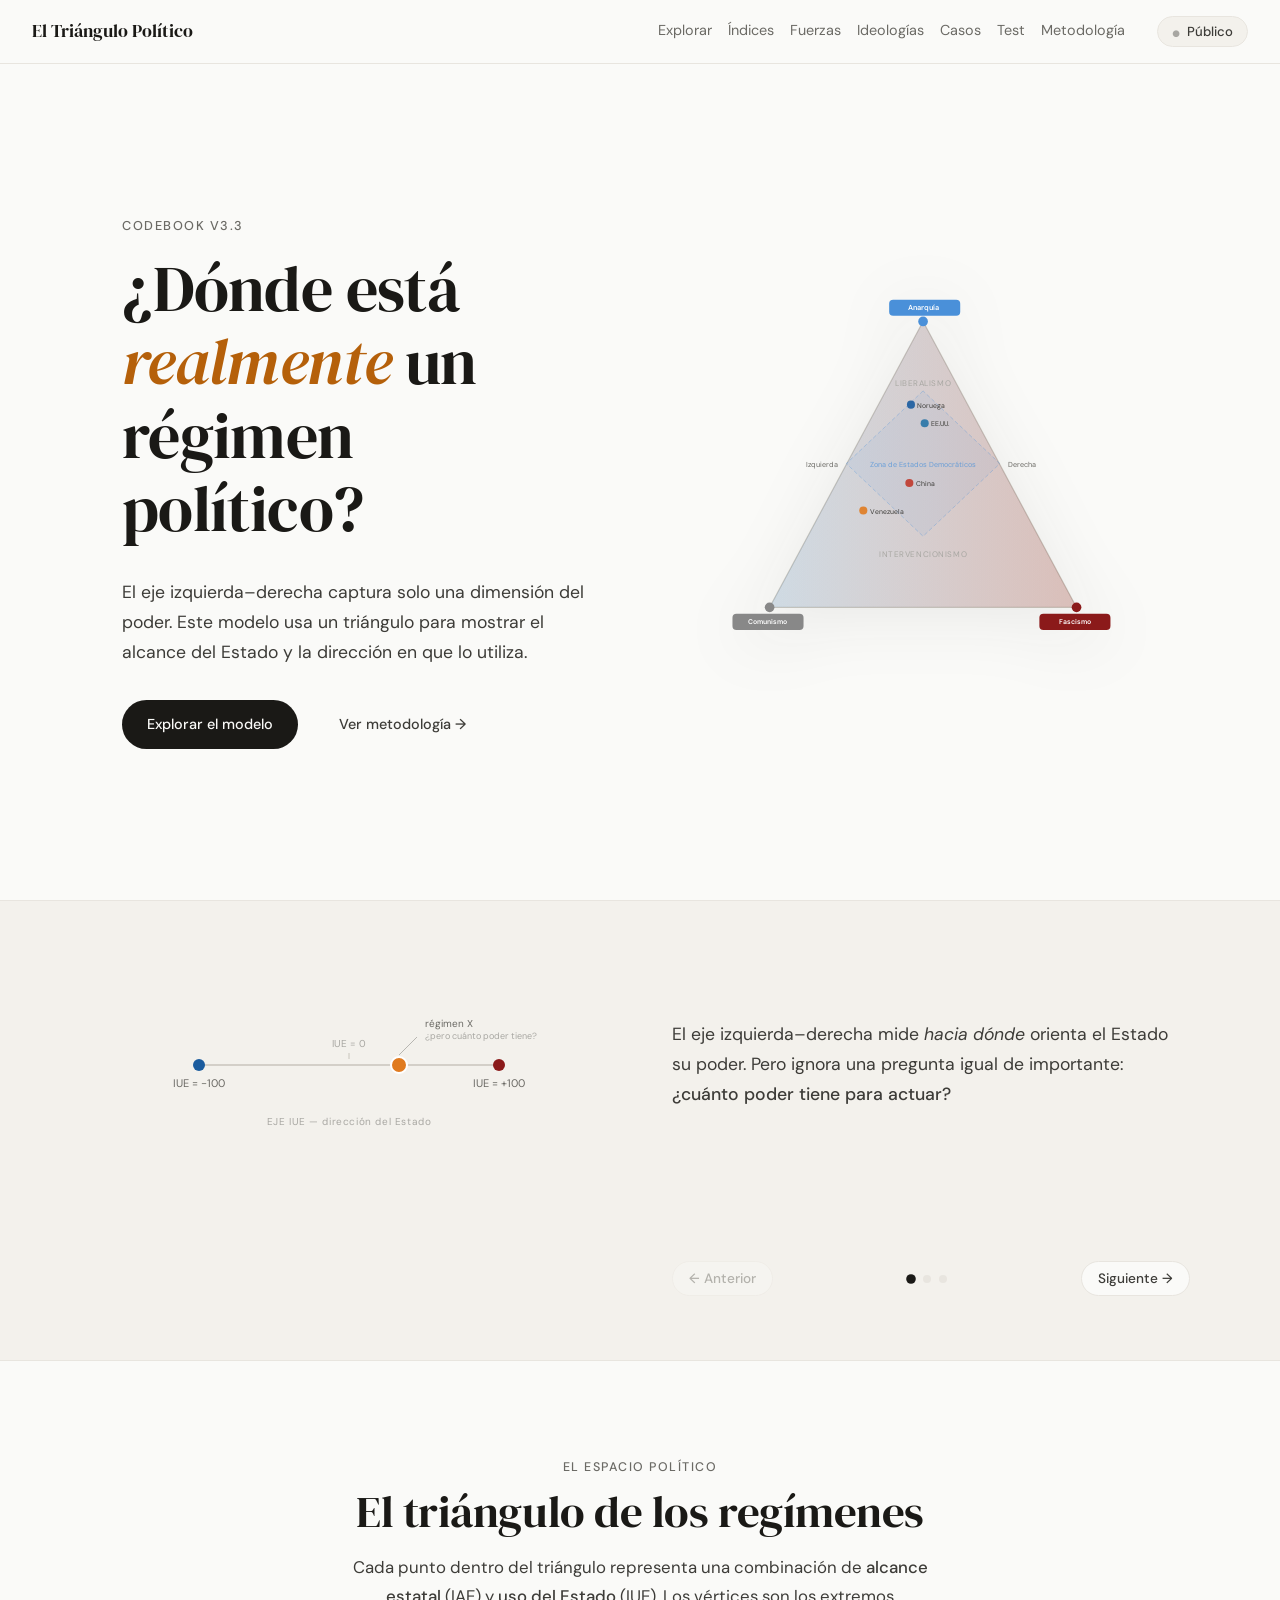
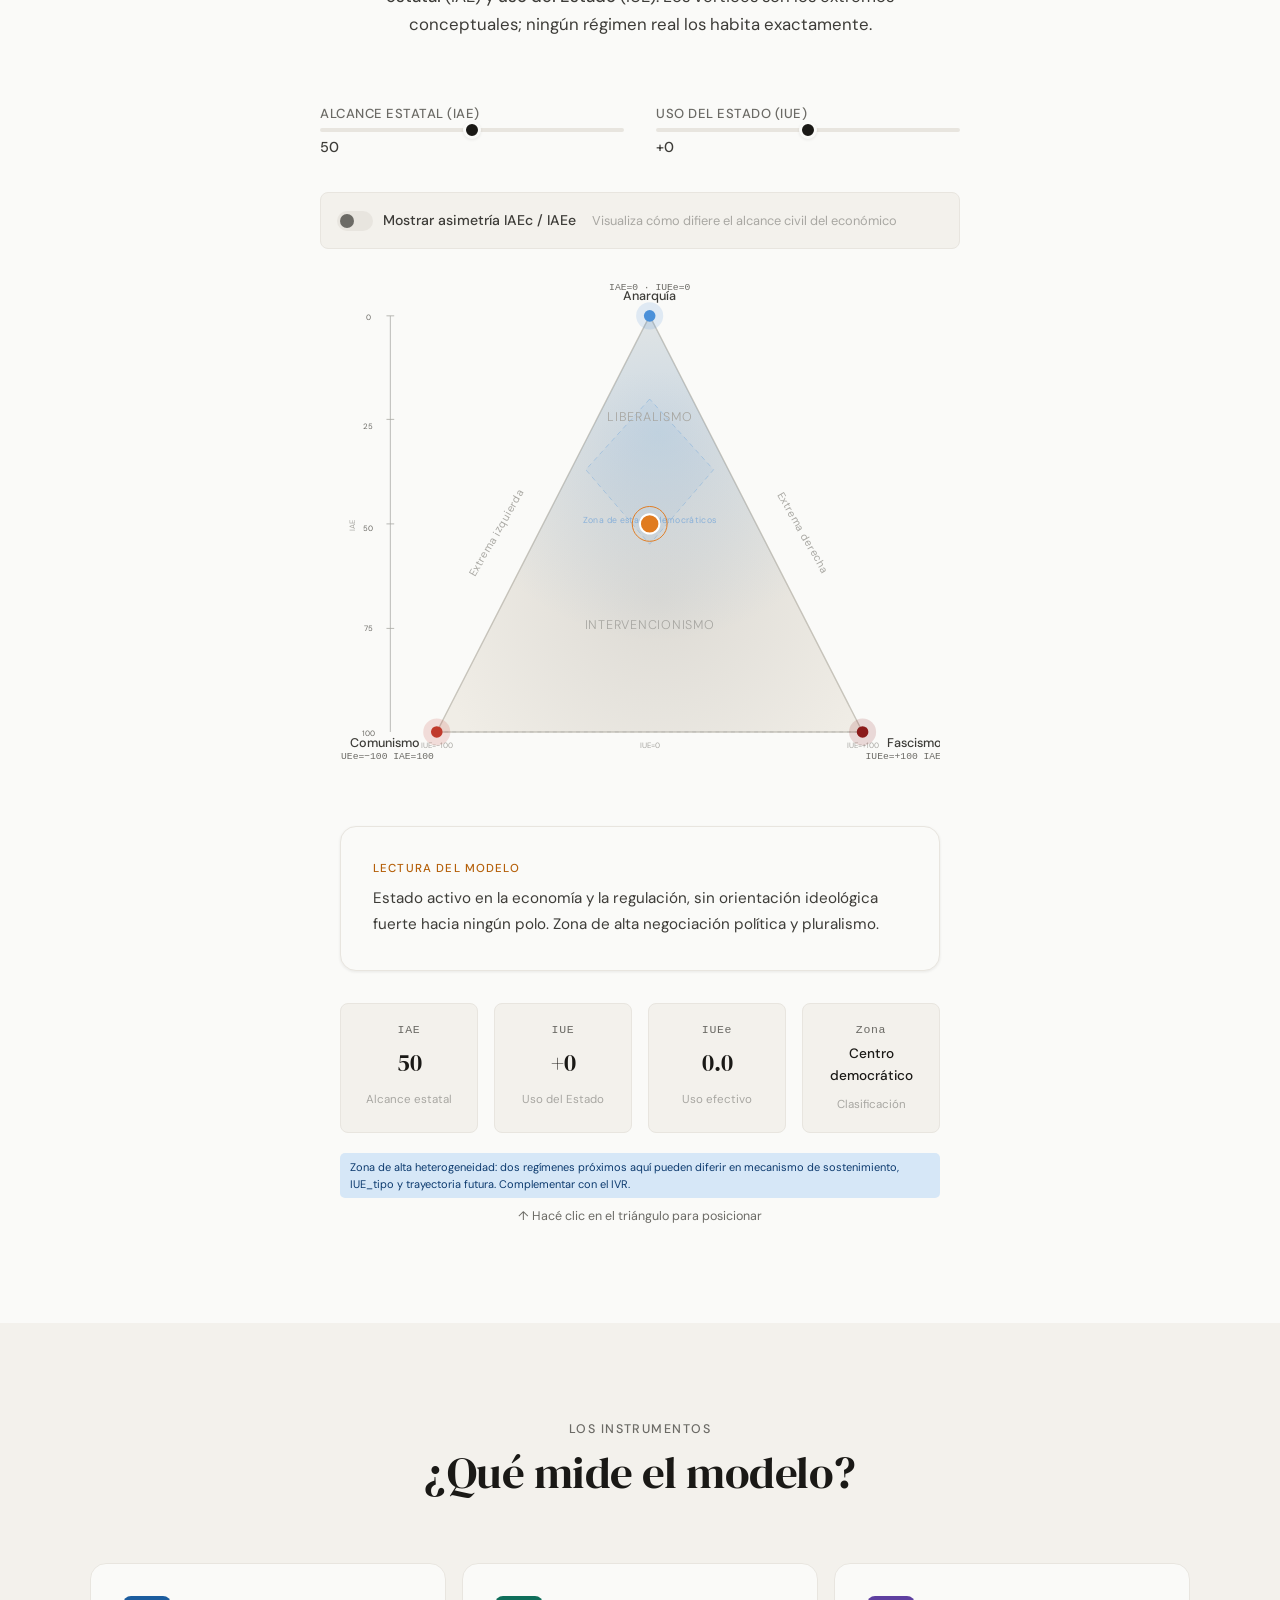
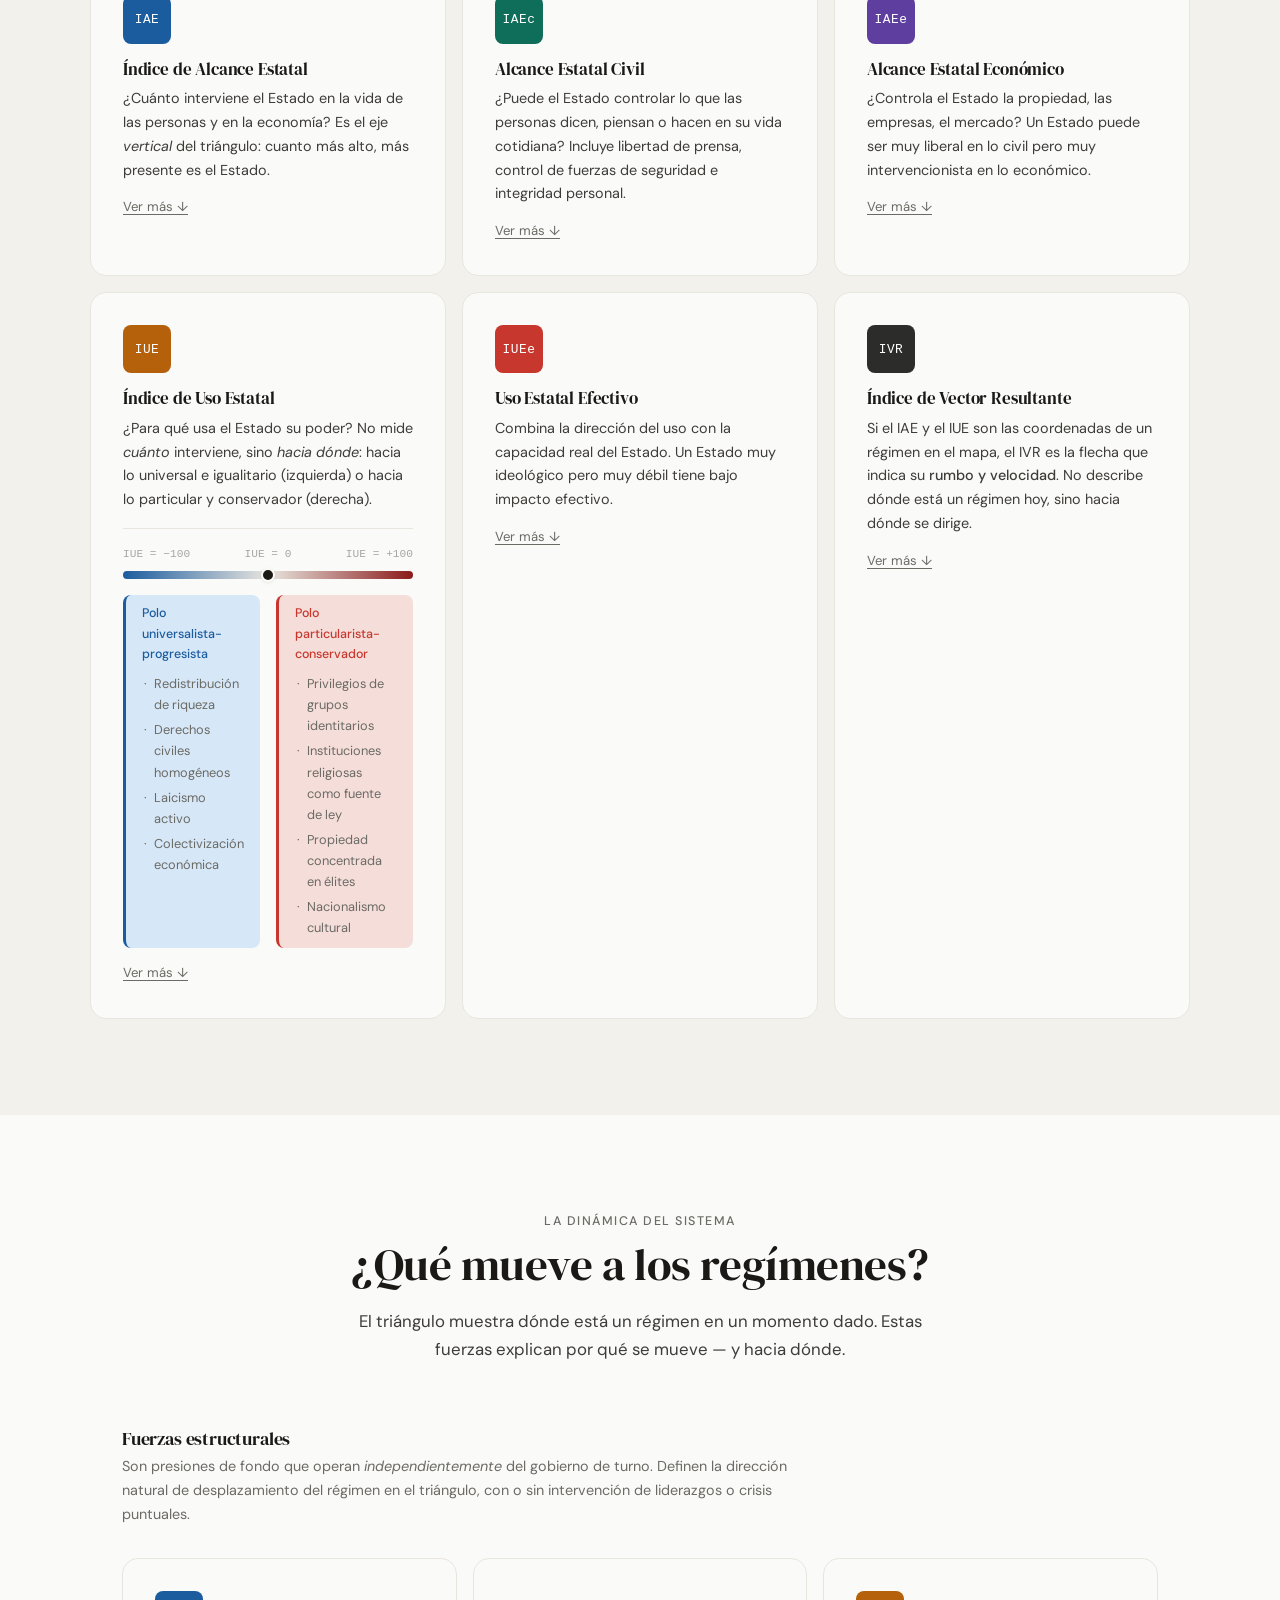
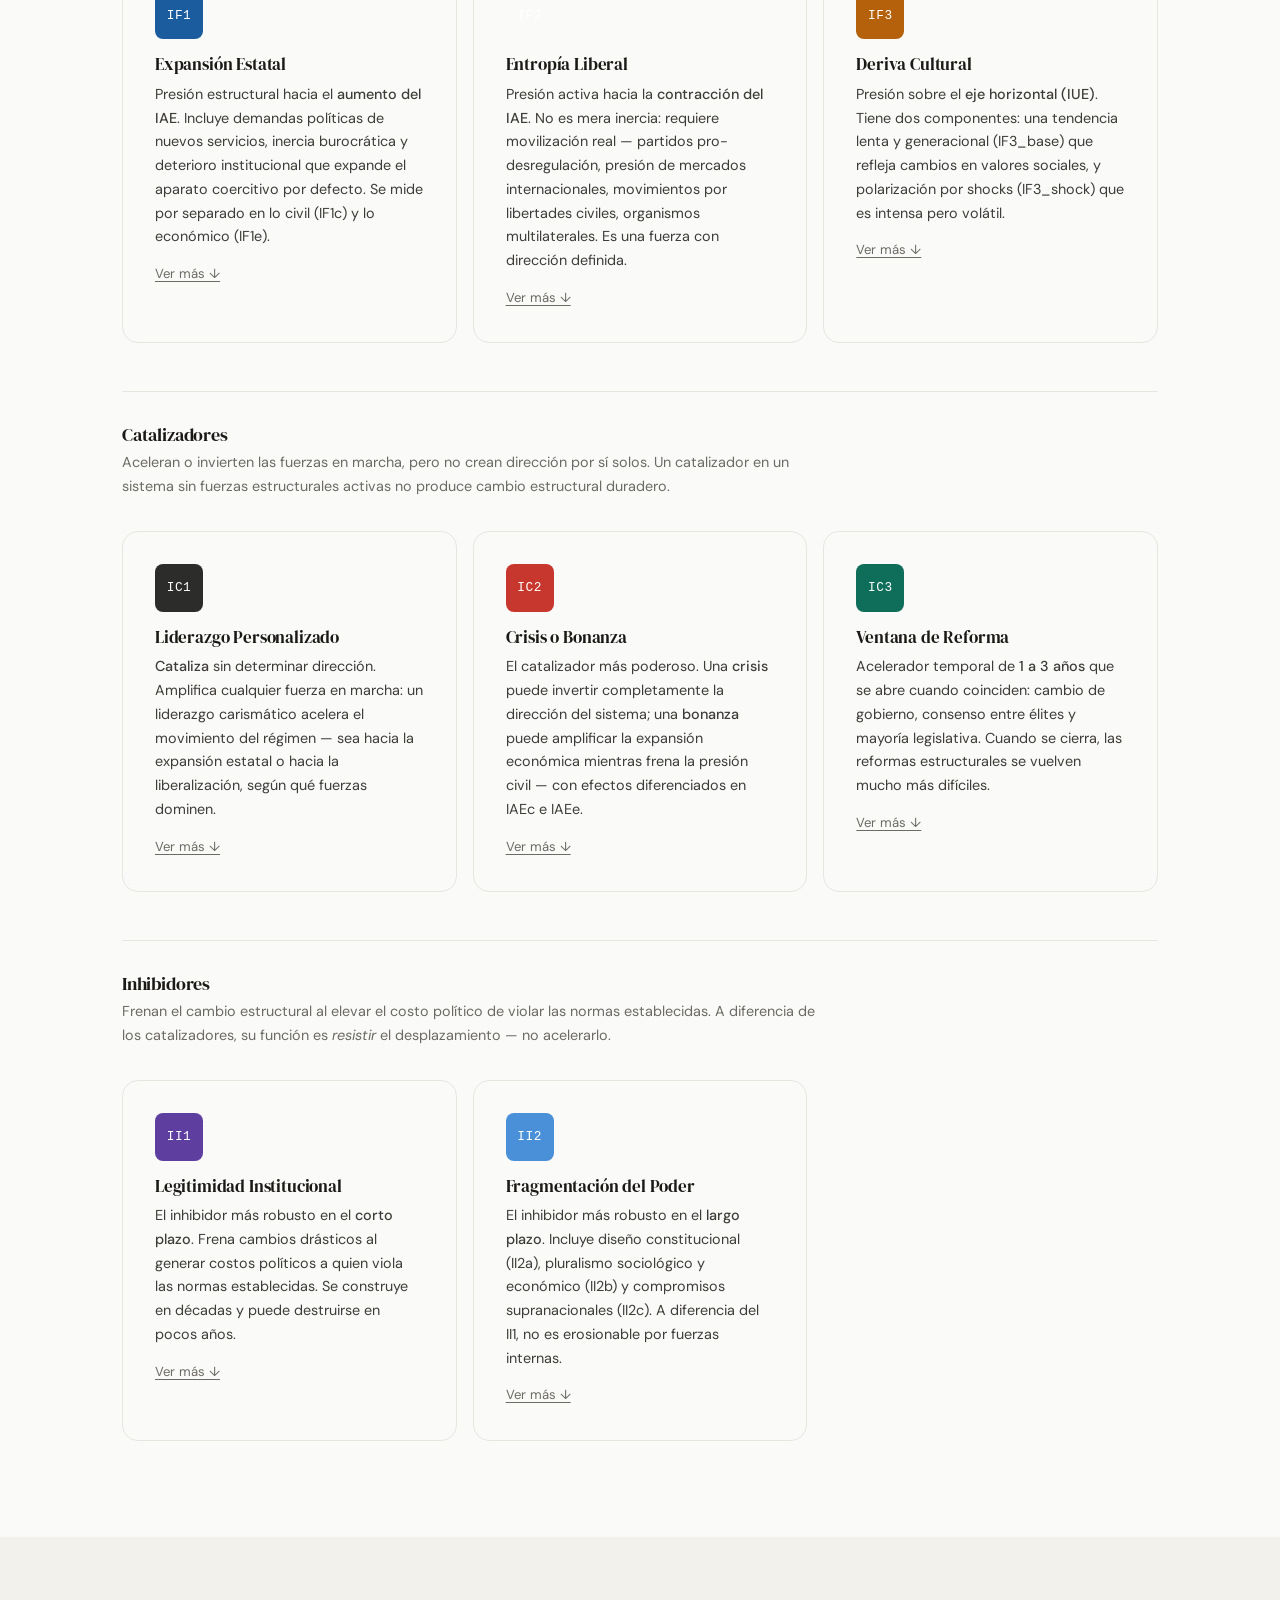
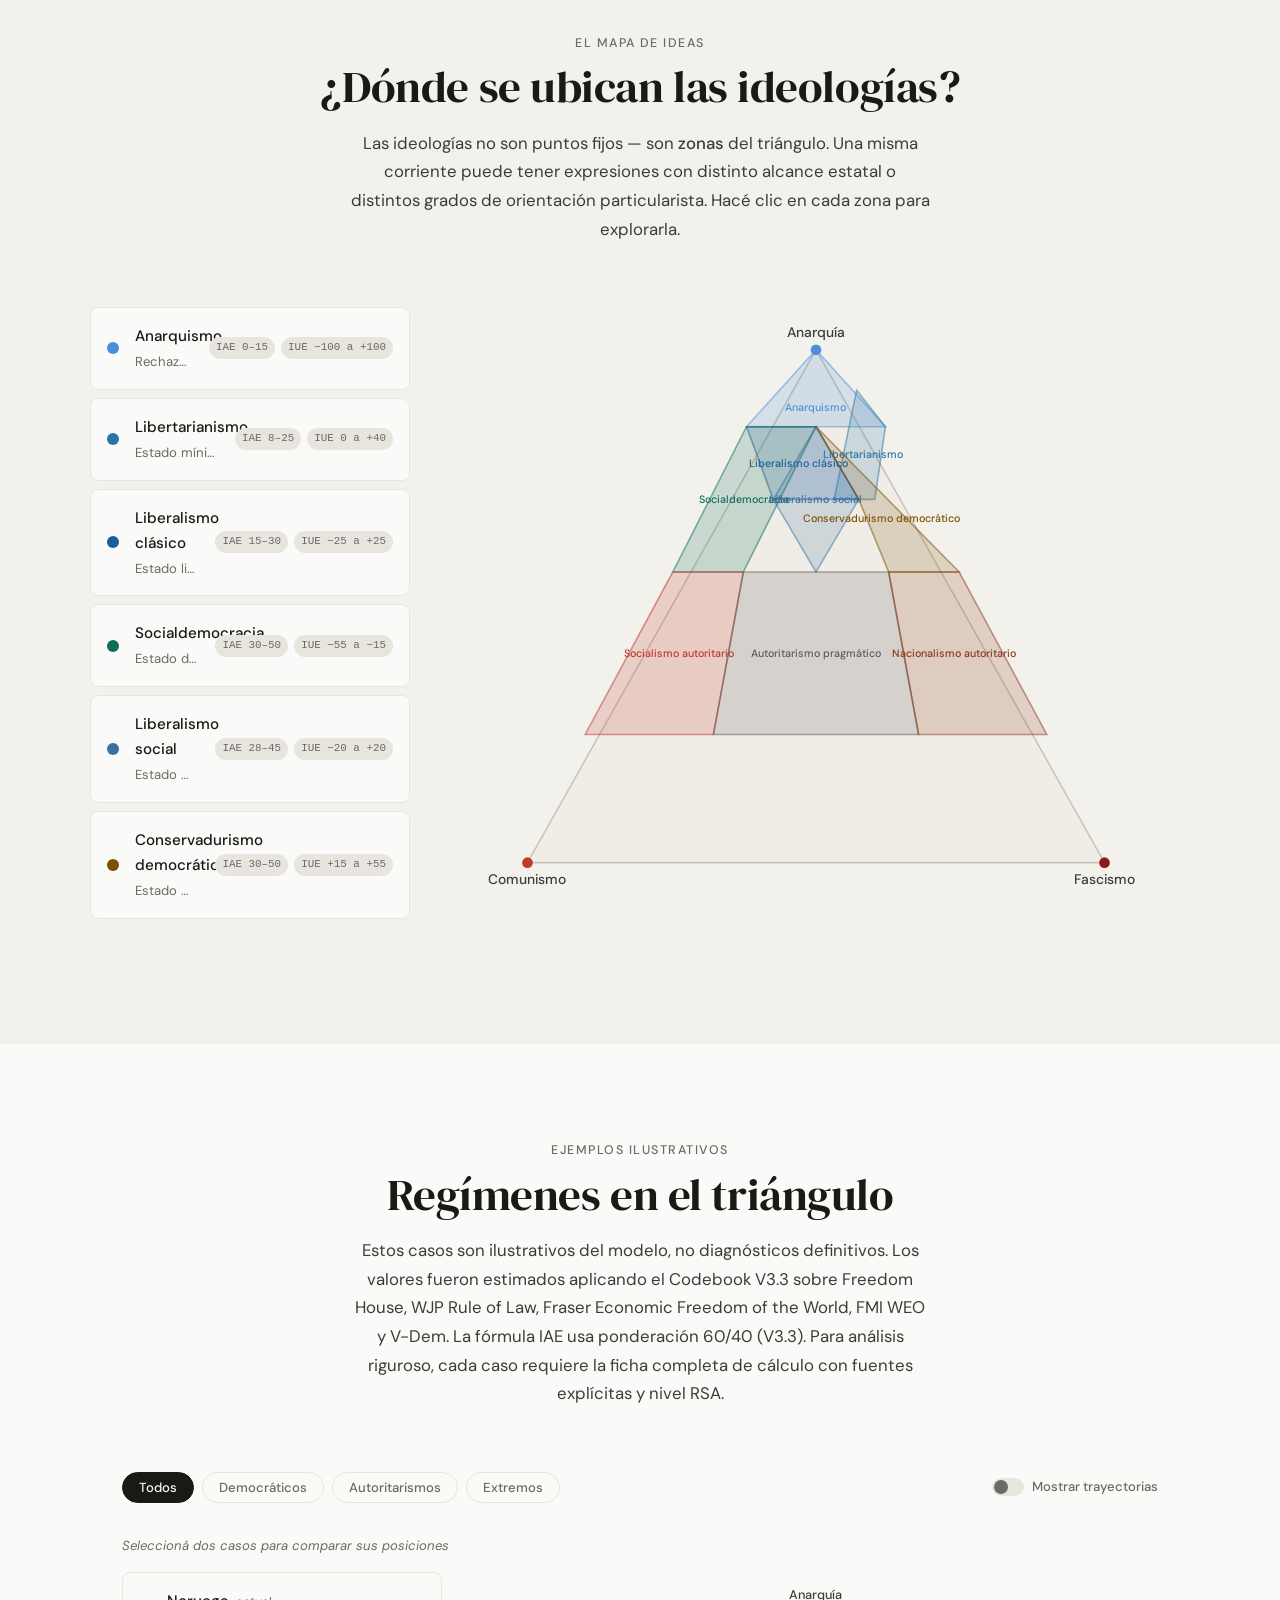
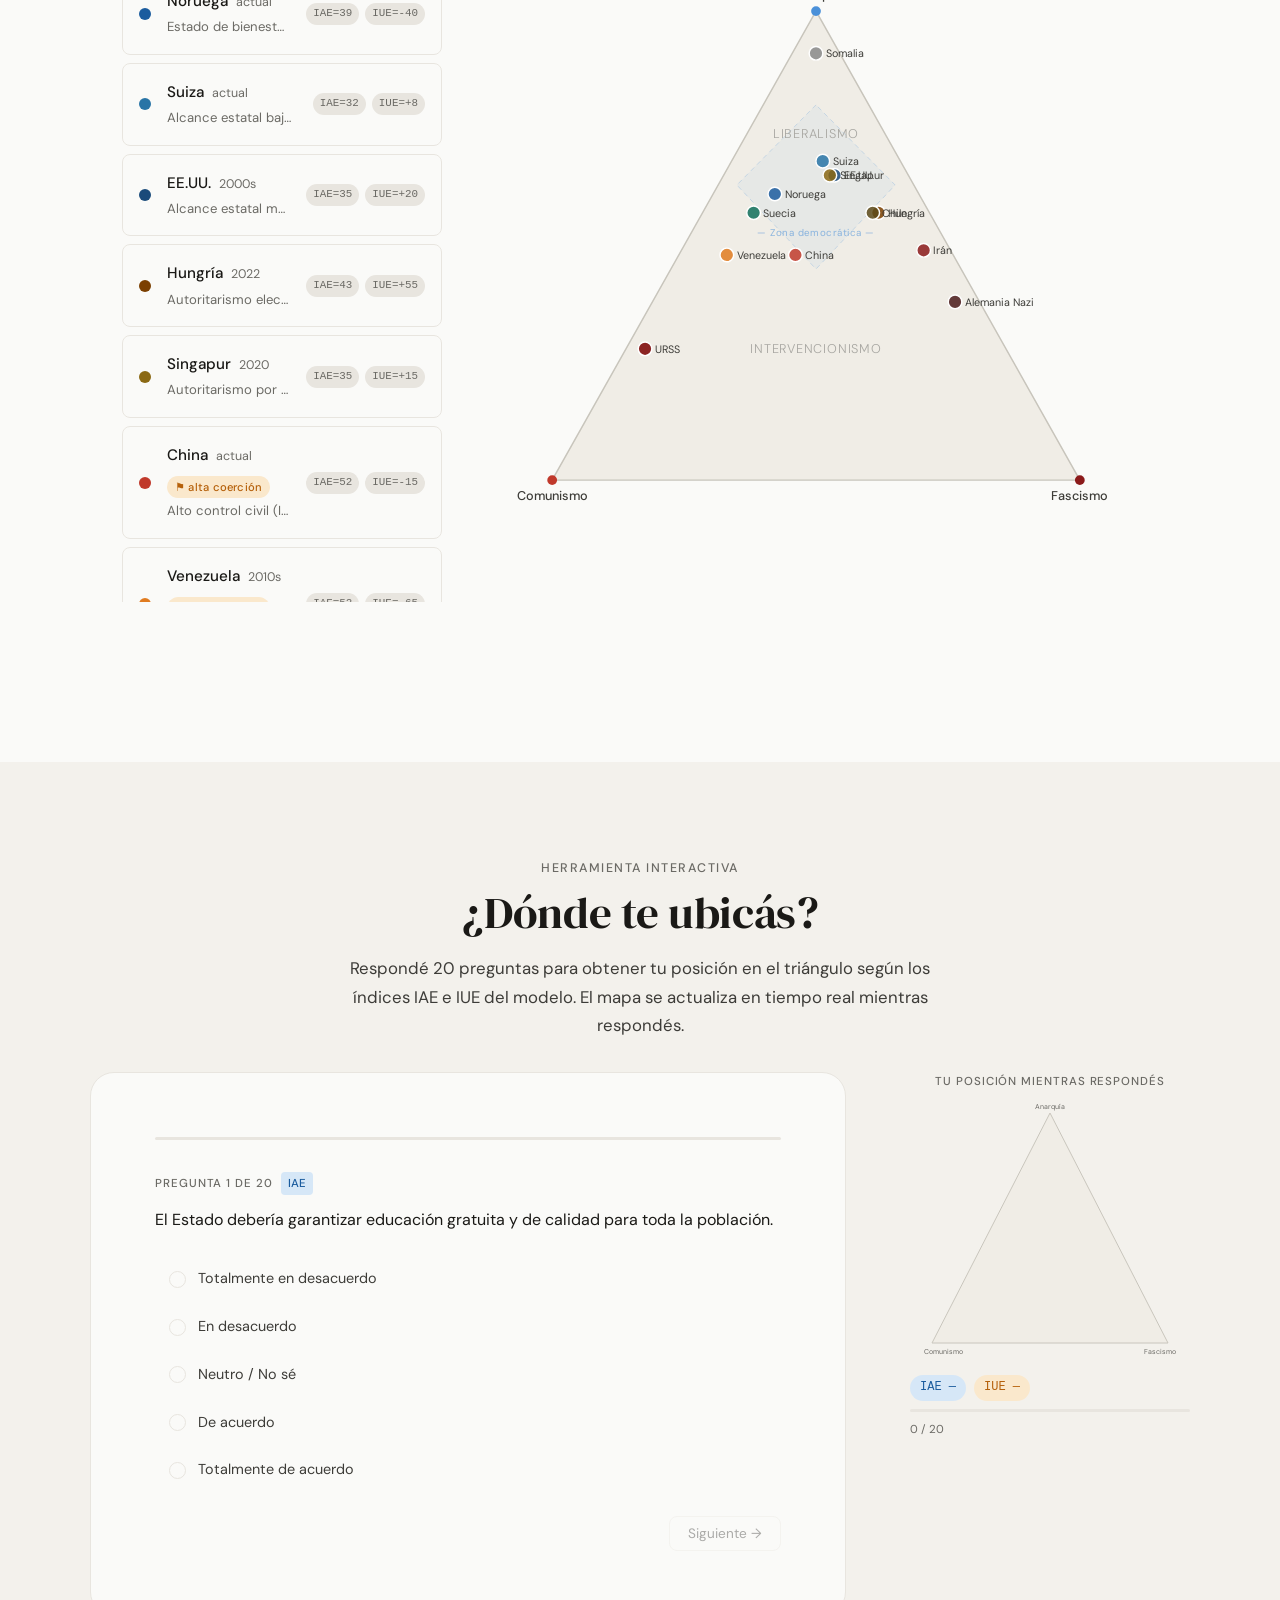
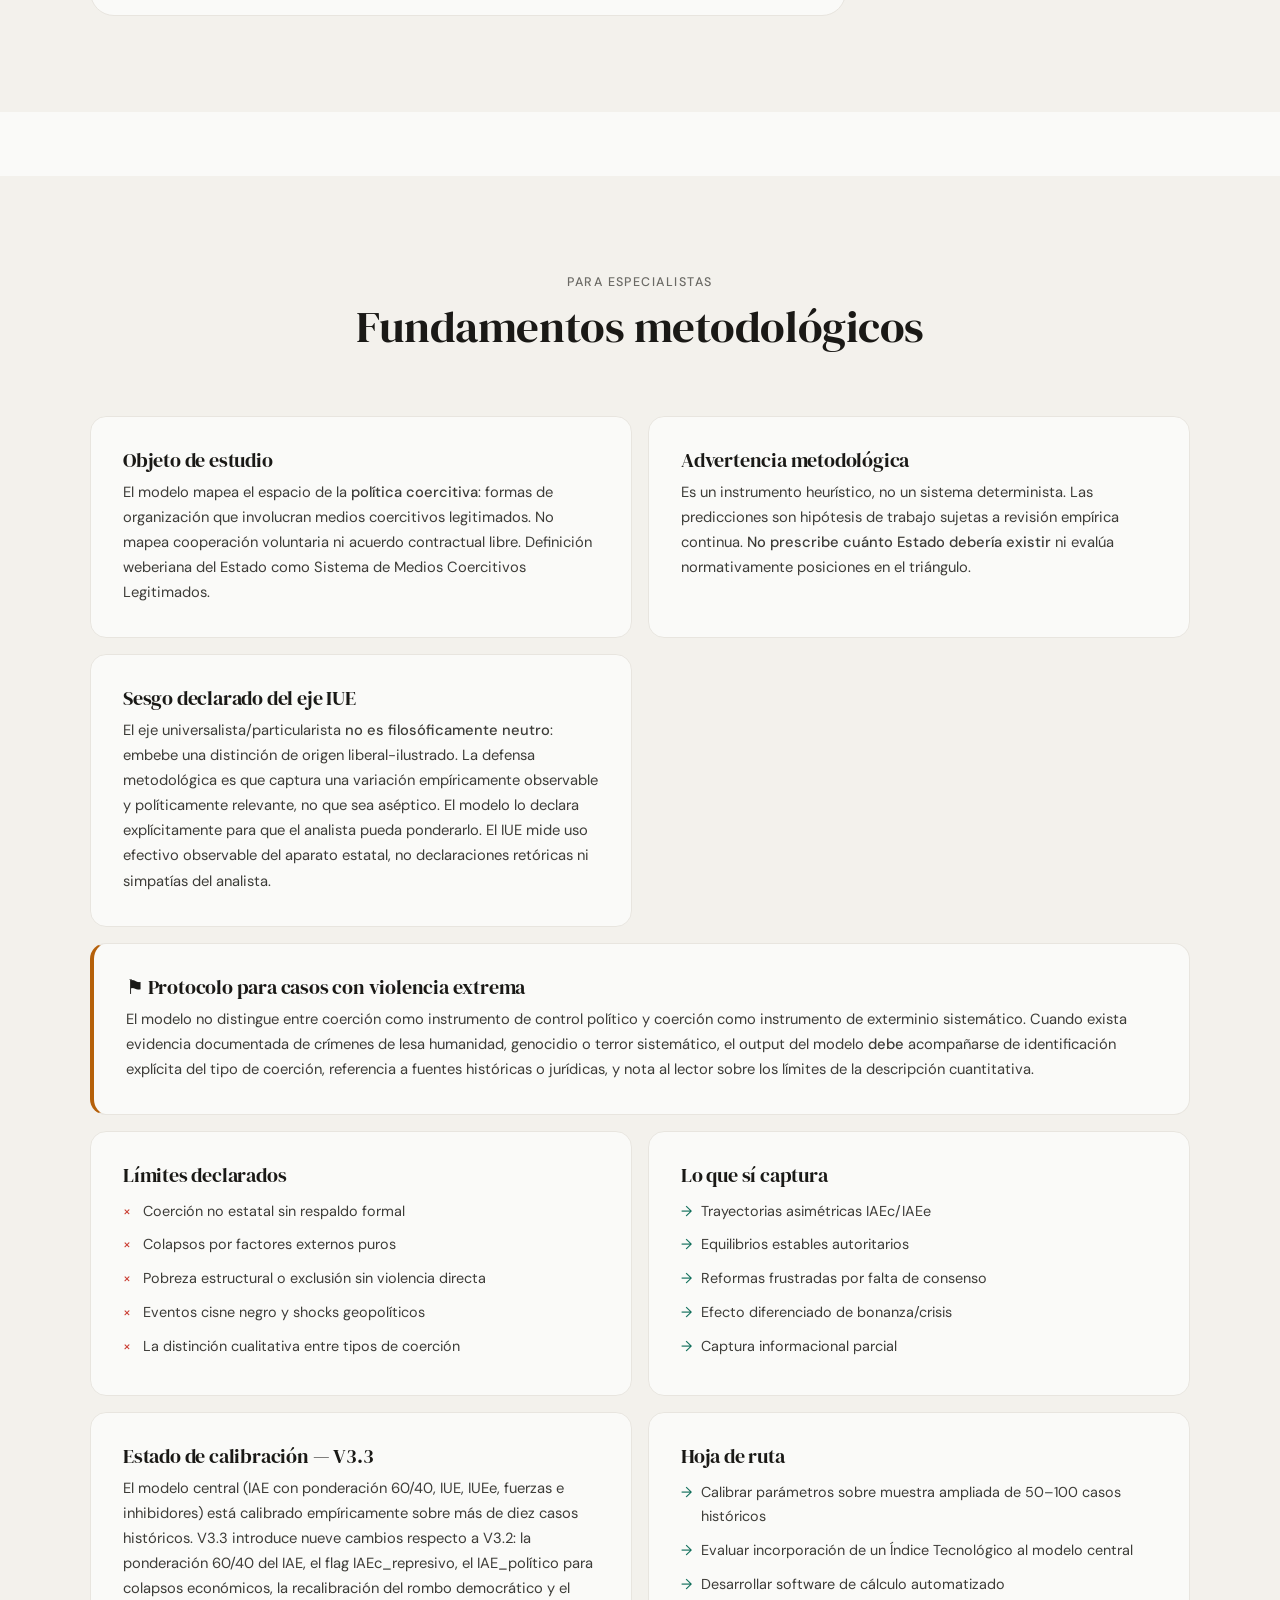
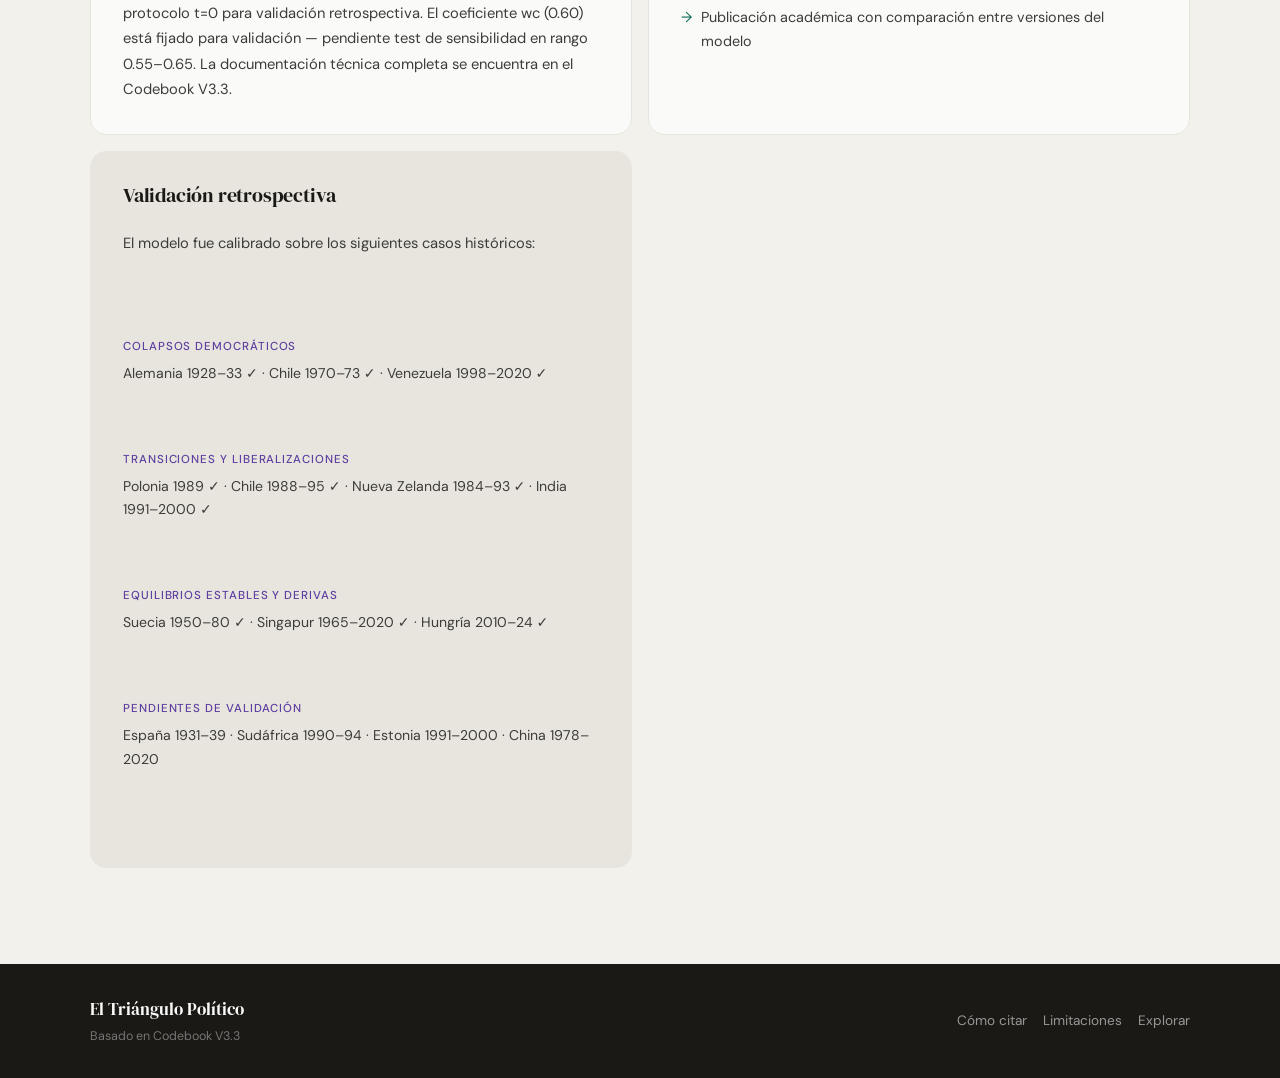
==== index.html @ b6dde142 "Add files via upload" ====
<!DOCTYPE html>
<html lang="es">
<head>
  <meta charset="UTF-8" />
  <meta name="viewport" content="width=device-width, initial-scale=1.0" />
  <title>El Triángulo Político</title>
  <meta name="description" content="Un modelo analítico para describir, comparar y proyectar la trayectoria de regímenes políticos." />
  <link rel="preconnect" href="https://fonts.googleapis.com" />
  <link rel="preconnect" href="https://fonts.gstatic.com" crossorigin />
  <link href="https://fonts.googleapis.com/css2?family=DM+Serif+Display:ital@0;1&family=DM+Sans:wght@300;400;500&display=swap" rel="stylesheet" />
  <link rel="stylesheet" href="style.css" />
</head>
<body>

  <!-- ═══════════════════════════════════ NAV ═══════════════════════════════════ -->
  <nav id="nav">
    <a href="#inicio" class="nav-logo">El Triángulo Político</a>
    <div class="nav-links">
      <a href="#triangulo">Explorar</a>
      <a href="#indices">Índices</a>
      <a href="#fuerzas">Fuerzas</a>
      <a href="#ideologias">Ideologías</a>
      <a href="#casos">Casos</a>
      <a href="#cuestionario">Test</a>
      <a href="#metodologia">Metodología</a>
    </div>
    <button class="nav-toggle" id="modeToggle" aria-label="Cambiar nivel de detalle">
      <span class="mode-indicator" id="modeIndicator" aria-hidden="true">●</span>
      <span id="modeLabel">Público</span>
    </button>
    <button class="nav-hamburger" id="hamburger" aria-label="Menú">☰</button>
  </nav>

  <!-- ══════════════════════════════════ HERO ═══════════════════════════════════ -->
  <section id="inicio" class="hero">
    <div class="hero-text">
      <p class="hero-eyebrow">Codebook V3.3</p>
      <h1>¿Dónde está<br /><em>realmente</em> un<br />régimen político?</h1>
      <p class="hero-sub">
        El eje izquierda–derecha captura solo una dimensión del poder.
        Este modelo usa un triángulo para mostrar el alcance del Estado
        y la dirección en que lo utiliza.
      </p>
      <div class="hero-ctas">
        <a href="#triangulo" class="btn btn-primary">Explorar el modelo</a>
        <a href="#metodologia" class="btn btn-ghost">Ver metodología →</a>
      </div>
    </div>
    <div class="hero-visual" id="heroVisual" aria-hidden="true">
      <!-- SVG del triángulo mini renderizado por JS -->
    </div>
  </section>

  <!-- ══════════════════ EXPLAINER ANIMADO: de 1D a 2D ════════════════════ -->
  <div class="hero-explainer">
    <div class="hero-exp-inner">
      <div class="hero-exp-anim" id="heroExpAnim" aria-hidden="true"></div>
      <div class="hero-exp-text">
        <p class="hero-exp-step active" data-step="0">El eje izquierda–derecha mide <em>hacia dónde</em> orienta el Estado su poder. Pero ignora una pregunta igual de importante: <strong>¿cuánto poder tiene para actuar?</strong></p>
        <p class="hero-exp-step" data-step="1">El <strong>IAE</strong> (Índice de Alcance Estatal) responde eso: va de 0 (anarquía — sin Estado) a 100 (control absoluto). El <strong>IUE</strong> (Índice de Uso Estatal) mide la dirección: −100 hacia lo universalista-igualitario, +100 hacia lo particularista-conservador.</p>
        <p class="hero-exp-step" data-step="2">Al combinar IAE e IUE, el espacio lineal se convierte en un <strong>triángulo</strong>. Los vértices son extremos conceptuales: anarquía (IAE=0), comunismo (IAE=100, IUE=−100) y fascismo (IAE=100, IUE=+100). Ningún régimen real los habita — pero todos se ubican en algún punto entre ellos.</p>
      </div>
      <div class="hero-exp-controls">
        <button class="hero-exp-btn" id="expPrev" disabled>← Anterior</button>
        <div class="hero-exp-dots">
          <span class="exp-dot active" data-step="0"></span>
          <span class="exp-dot" data-step="1"></span>
          <span class="exp-dot" data-step="2"></span>
        </div>
        <button class="hero-exp-btn" id="expNext">Siguiente →</button>
      </div>
    </div>
  </div>

  <!-- ══════════════════════════════ EL TRIÁNGULO ═══════════════════════════════ -->
  <section id="triangulo" class="section">
    <div class="section-header">
      <p class="section-tag">El espacio político</p>
      <h2>El triángulo de los regímenes</h2>
      <p class="section-desc">
        Cada punto dentro del triángulo representa una combinación de
        <strong>alcance estatal</strong> (IAE) y <strong>uso del Estado</strong> (IUE).
        Los vértices son los extremos conceptuales; ningún régimen real los habita exactamente.
      </p>
    </div>

    <!-- Controles del triángulo -->
    <div class="triangle-controls">
      <div class="control-group">
        <label for="iaeSlider">Alcance estatal (IAE)</label>
        <input type="range" id="iaeSlider" min="0" max="100" value="50" step="1"
          aria-valuemin="0" aria-valuemax="100" aria-valuenow="50"
          aria-valuetext="IAE 50 — alcance moderado" />
        <span class="control-val" id="iaeVal" aria-hidden="true">50</span>
      </div>
      <div class="control-group">
        <label for="iueSlider">Uso del Estado (IUE)</label>
        <input type="range" id="iueSlider" min="-100" max="100" value="0" step="1"
          aria-valuemin="-100" aria-valuemax="100" aria-valuenow="0"
          aria-valuetext="IUE 0 — centro pragmático" />
        <span class="control-val" id="iueVal" aria-hidden="true">0</span>
      </div>
    </div>

    <!-- Toggle vista dual IAEc / IAEe -->
    <div class="dual-view-toggle">
      <label class="dual-toggle-label">
        <input type="checkbox" id="dualViewToggle" />
        <span class="dual-toggle-track"></span>
        <span>Mostrar asimetría IAEc / IAEe</span>
      </label>
      <span class="dual-view-hint">Visualiza cómo difiere el alcance civil del económico</span>
    </div>
    <p id="dualViewHint" class="dual-view-context-hint" hidden></p>

    <!-- Triángulo SVG principal -->
    <div class="triangle-container">
      <svg id="mainTriangle" viewBox="0 0 620 530" xmlns="http://www.w3.org/2000/svg">
        <defs>
          <radialGradient id="gLiberal" cx="52%" cy="28%" r="50%">
            <stop offset="0%" stop-color="var(--c-liberal)" stop-opacity="0.22"/>
            <stop offset="100%" stop-color="var(--c-liberal)" stop-opacity="0"/>
          </radialGradient>
          <radialGradient id="gInterv" cx="52%" cy="68%" r="55%">
            <stop offset="0%" stop-color="var(--c-interv)" stop-opacity="0.18"/>
            <stop offset="100%" stop-color="var(--c-interv)" stop-opacity="0"/>
          </radialGradient>
          <marker id="arrowIVR" viewBox="0 0 10 10" refX="8" refY="5"
                  markerWidth="6" markerHeight="6" orient="auto-start-reverse">
            <path d="M2 1L8 5L2 9" fill="none" stroke="var(--c-ivr)" stroke-width="1.5"
                  stroke-linecap="round" stroke-linejoin="round"/>
          </marker>
        </defs>

        <!-- Escala IAE (lado izquierdo) -->
        <line x1="52" y1="36" x2="52" y2="466" stroke="var(--border-axis)" stroke-width="0.8"/>
        <text x="29" y="40" text-anchor="middle" font-family="DM Sans,sans-serif" font-size="8" fill="var(--ink-3)">0</text>
        <line x1="48" y1="36" x2="56" y2="36" stroke="var(--border-axis)" stroke-width="0.8"/>
        <text x="29" y="153" text-anchor="middle" font-family="DM Sans,sans-serif" font-size="8" fill="var(--ink-3)">25</text>
        <line x1="48" y1="143" x2="56" y2="143" stroke="var(--border-axis)" stroke-width="0.8"/>
        <text x="29" y="258" text-anchor="middle" font-family="DM Sans,sans-serif" font-size="8" fill="var(--ink-3)">50</text>
        <line x1="48" y1="251" x2="56" y2="251" stroke="var(--border-axis)" stroke-width="0.8"/>
        <text x="29" y="362" text-anchor="middle" font-family="DM Sans,sans-serif" font-size="8" fill="var(--ink-3)">75</text>
        <line x1="48" y1="359" x2="56" y2="359" stroke="var(--border-axis)" stroke-width="0.8"/>
        <text x="29" y="470" text-anchor="middle" font-family="DM Sans,sans-serif" font-size="8" fill="var(--ink-3)">100</text>
        <text x="15" y="253" text-anchor="middle" font-family="DM Sans,sans-serif" font-size="8" fill="var(--ink-4)" transform="rotate(-90,15,253)">IAE</text>

        <!-- Triángulo principal -->
        <polygon id="triPolygon"
          points="320,36 100,466 540,466"
          fill="var(--bg-triangle)"
          stroke="var(--border-main)"
          stroke-width="1.5"/>
        <polygon points="320,36 100,466 540,466" fill="url(#gLiberal)"/>
        <polygon points="320,36 100,466 540,466" fill="url(#gInterv)"/>

        <!-- Zona democrática IAE 20-55 (V3.3 — recalibrada con ponderación 60/40) -->
        <polygon
          points="320,122 254,195 320,272 386,195"
          fill="rgba(74,144,217,0.06)" stroke="rgba(74,144,217,0.30)"
          stroke-width="1" stroke-dasharray="5 4"/>
        <text x="320" y="250" text-anchor="middle"
              font-family="DM Sans,sans-serif" font-size="9"
              fill="rgba(74,144,217,0.55)" letter-spacing="0.04em">Zona de estados democráticos</text>

        <!-- Etiquetas de zona -->
        <text class="zone-label" x="320" y="145" text-anchor="middle">Liberalismo</text>
        <text class="zone-label" x="320" y="360" text-anchor="middle">Intervencionismo</text>

        <!-- Etiquetas laterales -->
        <text x="165" y="262" text-anchor="middle" class="side-label" transform="rotate(-60,165,262)">Extrema izquierda</text>
        <text x="475" y="262" text-anchor="middle" class="side-label" transform="rotate(60,475,262)">Extrema derecha</text>

        <!-- Eje IUE con valores -->
        <line x1="100" y1="466" x2="540" y2="466" stroke="var(--border-axis)" stroke-width="0.5" stroke-dasharray="4 4"/>
        <text x="100" y="483" text-anchor="middle" font-family="DM Sans,sans-serif" font-size="8" fill="var(--ink-4)">IUE=−100</text>
        <text x="320" y="483" text-anchor="middle" font-family="DM Sans,sans-serif" font-size="8" fill="var(--ink-4)">IUE=0</text>
        <text x="540" y="483" text-anchor="middle" font-family="DM Sans,sans-serif" font-size="8" fill="var(--ink-4)">IUE=+100</text>

        <!-- Vértices clicables -->
        <g class="vertex" id="v-anarquia" data-key="anarquia" tabindex="0" role="button" aria-label="Vértice Anarquía">
          <circle cx="320" cy="36" r="14" fill="var(--c-anarquia)" opacity="0.15"/>
          <circle cx="320" cy="36" r="6" fill="var(--c-anarquia)"/>
          <text x="320" y="20" text-anchor="middle" class="vertex-label">Anarquía</text>
          <text x="320" y="9" text-anchor="middle" class="vertex-sub">IAE=0 · IUEe=0</text>
        </g>
        <g class="vertex" id="v-comunismo" data-key="comunismo" tabindex="0" role="button" aria-label="Vértice Comunismo">
          <circle cx="100" cy="466" r="14" fill="var(--c-comunismo)" opacity="0.15"/>
          <circle cx="100" cy="466" r="6" fill="var(--c-comunismo)"/>
          <text x="46" y="482" text-anchor="middle" class="vertex-label">Comunismo</text>
          <text x="46" y="494" text-anchor="middle" class="vertex-sub">IUEe=−100 IAE=100</text>
        </g>
        <g class="vertex" id="v-fascismo" data-key="fascismo" tabindex="0" role="button" aria-label="Vértice Fascismo / Teocracia">
          <circle cx="540" cy="466" r="14" fill="var(--c-fascismo)" opacity="0.15"/>
          <circle cx="540" cy="466" r="6" fill="var(--c-fascismo)"/>
          <text x="594" y="482" text-anchor="middle" class="vertex-label">Fascismo</text>
          <text x="594" y="494" text-anchor="middle" class="vertex-sub">IUEe=+100 IAE=100</text>
        </g>

        <!-- Punto de usuario -->
        <g id="userPoint">
          <circle id="userDot" cx="320" cy="251" r="10" fill="var(--c-user)" stroke="white" stroke-width="2" opacity="0"/>
          <circle id="userPulse" cx="320" cy="251" r="18" fill="none" stroke="var(--c-user)" stroke-width="1" opacity="0"/>
        </g>
        <!-- Vista dual -->
        <g id="dualPointC" opacity="0">
          <circle id="dualDotC" cx="320" cy="251" r="8" fill="var(--c-iaec-bg)" stroke="white" stroke-width="1.5"/>
          <text id="dualLabelC" x="320" y="236" text-anchor="middle" font-family="DM Sans, sans-serif" font-size="9" fill="var(--c-iaec-bg)">IAEc</text>
        </g>
        <line id="dualLine" x1="320" y1="251" x2="320" y2="251" stroke="var(--c-iaec-bg)" stroke-width="1.5" stroke-dasharray="4 3" opacity="0"/>
        <!-- Vector IVR -->
        <line id="ivrVector" x1="320" y1="251" x2="320" y2="186" stroke="var(--c-ivr)" stroke-width="2.5" stroke-dasharray="6 3" marker-end="url(#arrowIVR)" opacity="0"/>
      </svg>

      <!-- Tooltip flotante -->
      <div id="triangleTooltip" class="tri-tooltip" role="tooltip" hidden>
        <p class="tt-name"></p>
        <p class="tt-desc"></p>
        <div class="tt-indices"></div>
      </div>
    </div>

    <!-- Lectura contextual viva -->
    <div class="context-reading" id="contextReading">
      <div class="context-reading-inner">
        <span class="context-reading-tag">Lectura del modelo</span>
        <p id="contextText">Mueve los sliders o haz clic en el triángulo para ver la interpretación de esta posición.</p>
        <div class="context-reading-student student-only" id="contextStudent" hidden>
          <span class="context-student-label">Lógica del modelo</span>
          <p id="contextStudentText"></p>
        </div>
        <div class="context-reading-expert expert-only" id="contextExpert" hidden>
          <span class="context-expert-label">Nota técnica</span>
          <p id="contextExpertText"></p>
        </div>
      </div>
    </div>

    <!-- Panel de posición calculada -->
    <div class="position-panel" id="positionPanel" aria-live="polite" aria-label="Posición calculada en el triángulo">
      <div class="pos-item">
        <span class="pos-label">IAE</span>
        <span class="pos-value" id="posIAE">—</span>
        <span class="pos-desc">Alcance estatal</span>
      </div>
      <div class="pos-item">
        <span class="pos-label">IUE</span>
        <span class="pos-value" id="posIUE">—</span>
        <span class="pos-desc">Uso del Estado</span>
      </div>
      <div class="pos-item">
        <span class="pos-label">IUEe</span>
        <span class="pos-value" id="posIUEe">—</span>
        <span class="pos-desc">Uso efectivo</span>
      </div>
      <div class="pos-item">
        <span class="pos-label">Zona</span>
        <span class="pos-value pos-zone" id="posZone">—</span>
        <span class="pos-desc">Clasificación</span>
      </div>
      <!-- Modo especialista: fórmulas y sensibilidad -->
      <div class="pos-expert-panel expert-only" id="posExpertPanel" hidden>
        <div class="pos-expert-title">Modo especialista — V3.3</div>
        <div class="pos-formulas">
          <code>IAE (V3.3) = (IAEc×0.60) + (IAEe×0.40) = <span id="posFormIAE">—</span></code>
          <code>IUEe = (IUE / 100) × IAE = <span id="posFormIUEe">—</span></code>
          <code>Asimetría IAEc/IAEe: <span id="posFormAsym">—</span></code>
        </div>
        <div id="posIAEcRepresivo" class="pos-iaec-represivo-flag" hidden></div>
        <div class="pos-sensitivity">
          <span class="pos-sens-label">Sensibilidad ±5 IAE</span>
          <div class="pos-sens-row">
            <span class="pos-sens-minus" id="posSensZoneMinus">—</span>
            <span class="pos-sens-center">→ <strong id="posZoneSens">—</strong> →</span>
            <span class="pos-sens-plus" id="posSensZonePlus">—</span>
          </div>
        </div>
        <div class="pos-confidence">
          <span class="pos-conf-label">Confianza metodológica</span>
          <div class="pos-conf-bar-wrap">
            <div class="pos-conf-bar" id="posConfBar"></div>
          </div>
          <span class="pos-conf-text" id="posConfText">—</span>
        </div>
      </div>
    </div>

    <!-- Hint de primer uso: clic en el triángulo -->
    <div class="triangle-click-hint" id="triClickHint" aria-hidden="true">
      <span>↑ Hacé clic en el triángulo para posicionar</span>
    </div>
  </section>

  <!-- ════════════════════════════════ ÍNDICES ═════════════════════════════════ -->
  <section id="indices" class="section section-alt">
    <div class="section-header">
      <p class="section-tag">Los instrumentos</p>
      <h2>¿Qué mide el modelo?</h2>
    </div>

    <div class="indices-grid">

      <article class="index-card" data-index="iae">
        <div class="card-icon" style="background:var(--c-iae-bg)">IAE</div>
        <h3>Índice de Alcance Estatal</h3>
        <p class="card-plain">
          ¿Cuánto interviene el Estado en la vida de las personas y en la economía?
          Es el eje <em>vertical</em> del triángulo: cuanto más alto, más presente es el Estado.
        </p>
        <div class="card-student student-only" hidden>
          <span class="card-student-label">La trampa del IAE bajo</span>
          <p>Somalia en los años 90 tenía IAE cercano a cero, pero no era un paraíso liberal: era un Estado fallido. El IAE mide la <em>capacidad coercitiva del Estado</em>, no la libertad real de sus habitantes. Un IAE bajo por colapso es diferente a uno bajo por diseño institucional.</p>
        </div>
        <div class="card-technical" hidden>
          <code>IAE = (IAEc × 0.60) + (IAEe × 0.40)</code>
          <p>V3.3: pondera con primacía del alcance civil (60%). Justificación: el control físico e informacional es condición del control económico, no a la inversa. Cuando IAEe &lt; 10 (colapso económico) se usa IAE_político = max(IAEc, IAEe) §2.2.0. Sensibilidad del coeficiente wc en rango 0.55–0.65 pendiente de validación.</p>
        </div>
        <button class="card-toggle">Ver más ↓</button>
      </article>

      <article class="index-card" data-index="iaec">
        <div class="card-icon" style="background:var(--c-iaec-bg)">IAEc</div>
        <h3>Alcance Estatal Civil</h3>
        <p class="card-plain">
          ¿Puede el Estado controlar lo que las personas dicen, piensan o hacen en su vida cotidiana?
          Incluye libertad de prensa, control de fuerzas de seguridad e integridad personal.
        </p>
        <div class="card-student student-only" hidden>
          <span class="card-student-label">La asimetría civil–económica</span>
          <p>China muestra un IAEc muy alto (control político total) con un IAEe moderado (economía parcialmente liberalizada). Esto produce una asimetría estructural que el modelo capta y que los ejes tradicionales no pueden representar.</p>
        </div>
        <div class="card-technical" hidden>
          <code>IAEc_efectivo = IAEc_formal × (1 − FTE)</code>
          <p>IAEc_formal = Freedom House Civil Liberties (30%, escala invertida) + WJP Rule of Law Index (25%, invertido) + Ecosistema informacional (30%: RSF×0.5 + captura indirecta×0.3 + manipulación digital×0.2) + control FF.AA. con criterios observables (15%). FTE máximo = 0.80.</p>
        </div>
        <button class="card-toggle">Ver más ↓</button>
      </article>

      <article class="index-card" data-index="iaee">
        <div class="card-icon" style="background:var(--c-iaee-bg)">IAEe</div>
        <h3>Alcance Estatal Económico</h3>
        <p class="card-plain">
          ¿Controla el Estado la propiedad, las empresas, el mercado?
          Un Estado puede ser muy liberal en lo civil pero muy intervencionista en lo económico.
        </p>
        <div class="card-student student-only" hidden>
          <span class="card-student-label">El corrector de captura</span>
          <p>Si las élites privadas capturan al Estado, el control <em>formal</em> y el <em>efectivo</em> divergen: el Estado proclama intervenir pero en la práctica beneficia a actores privados. La fórmula ajusta el IAEe formal por ese factor de captura.</p>
        </div>
        <div class="card-technical" hidden>
          <code>IAEe_efectivo = IAEe_formal × (1 − CE × 0.30)</code>
          <p>IAEe_formal = FMI WEO Gasto/PIB (35%) + Fraser EFW Tax Burden invertido (25%) + Fraser EFW Labor Market invertido (20%) + sector público empresarial con criterios observables (20%). CE = Corrector de Captura por Élites (puerta giratoria, contratos sin licitación, HHI sectorial, financiamiento electoral). Hiperinflación &gt;100% anual aplica corrector adicional: <code>IAEe_ef = IAEe_formal × (1 − min(inflación/800, 0.95))</code>.</p>
        </div>
        <button class="card-toggle">Ver más ↓</button>
      </article>

      <article class="index-card" data-index="iue">
        <div class="card-icon" style="background:var(--c-iue-bg)">IUE</div>
        <h3>Índice de Uso Estatal</h3>
        <p class="card-plain">
          ¿Para qué usa el Estado su poder? No mide <em>cuánto</em> interviene, sino <em>hacia dónde</em>:
          hacia lo universal e igualitario (izquierda) o hacia lo particular y conservador (derecha).
        </p>
        <!-- Eje IUE interactivo -->
        <div class="iue-axis-wrap">
          <div class="iue-axis-labels">
            <span>IUE = −100</span>
            <span>IUE = 0</span>
            <span>IUE = +100</span>
          </div>
          <div class="iue-axis-bar">
            <div class="iue-axis-track">
              <div class="iue-axis-fill-left"></div>
              <div class="iue-axis-fill-right"></div>
            </div>
            <div class="iue-axis-marker" id="iueAxisMarker"></div>
          </div>
          <div class="iue-axis-poles">
            <div class="iue-pole iue-pole-left">
              <strong>Polo universalista-progresista</strong>
              <ul>
                <li>Redistribución de riqueza</li>
                <li>Derechos civiles homogéneos</li>
                <li>Laicismo activo</li>
                <li>Colectivización económica</li>
              </ul>
            </div>
            <div class="iue-pole iue-pole-right">
              <strong>Polo particularista-conservador</strong>
              <ul>
                <li>Privilegios de grupos identitarios</li>
                <li>Instituciones religiosas como fuente de ley</li>
                <li>Propiedad concentrada en élites</li>
                <li>Nacionalismo cultural</li>
              </ul>
            </div>
          </div>
        </div>
        <div class="card-student student-only" hidden>
          <span class="card-student-label">¿Por qué no es solo izquierda/derecha convencional?</span>
          <p>La distinción izquierda/derecha clásica mezcla dirección con alcance. Un Estado puede ser muy intervencionista (alto IAE) y orientado hacia derechos universales (IUE negativo), como Suecia, o igualmente intervencionista pero orientado a privilegiar una identidad nacional particular (IUE positivo), como la Alemania nazi. El IUE separa esa dimensión.</p>
        </div>
        <div class="card-technical" hidden>
          <code>IUE = Σ (componente_i × peso_i); IUE_comp = (estimación_0–100 − 50) × 2</code>
          <p>5 componentes: retórica oficial (15%), política redistributiva vs. identitaria (20%), marco legal de identidad colectiva (20%), composición de coalición gobernante (25%), política exterior y alianzas (20%). Fuentes: análisis de discurso con tabla de calibración 2.3a, OCDE/BM, V-Dem, CEPII. Mide uso efectivo observable, no retórica de campaña. <em class="iue-bias-note">Nota metodológica: el eje embebe un sesgo liberal-ilustrado en la distinción universalista/particularista. No es filosóficamente neutro, pero captura una variación empíricamente observable y políticamente relevante. El modelo lo declara explícitamente.</em></p>
        </div>
        <button class="card-toggle">Ver más ↓</button>
      </article>

      <article class="index-card" data-index="iuee">
        <div class="card-icon" style="background:var(--c-iuee-bg)">IUEe</div>
        <h3>Uso Estatal Efectivo</h3>
        <p class="card-plain">
          Combina la dirección del uso con la capacidad real del Estado.
          Un Estado muy ideológico pero muy débil tiene bajo impacto efectivo.
        </p>
        <div class="card-student student-only" hidden>
          <span class="card-student-label">Por qué el IUEe importa más que el IUE solo</span>
          <p>Dos regímenes pueden tener el mismo IUE (misma orientación ideológica), pero si uno tiene IAE=30 y el otro IAE=90, su impacto real es radicalmente diferente. El IUEe captura esa diferencia: la intensidad ideológica <em>ponderada por el poder real para aplicarla</em>.</p>
        </div>
        <div class="card-technical" hidden>
          <code>IUEe = (IUE / 100) × IAE</code>
          <p>Producto del vector de uso por el alcance real. Permite comparar regímenes con similares IUE pero distinto poder.</p>
        </div>
        <button class="card-toggle">Ver más ↓</button>
      </article>

      <article class="index-card" data-index="ivr">
        <div class="card-icon" style="background:var(--c-ivr-bg)">IVR</div>
        <h3>Índice de Vector Resultante</h3>
        <p class="card-plain">
          Si el IAE y el IUE son las coordenadas de un régimen en el mapa,
          el IVR es la flecha que indica su <strong>rumbo y velocidad</strong>.
          No describe dónde está un régimen hoy, sino hacia dónde se dirige.
        </p>
        <div class="card-student student-only" hidden>
          <span class="card-student-label">Tres horizontes temporales</span>
          <p><strong>IVR₁ (1–3 años):</strong> dominan el liderazgo personal (IC1), las crisis o bonanzas (IC2) y la ventana de reforma (IC3) — el período justo tras un cambio de gobierno donde las transformaciones estructurales son posibles.</p>
          <p><strong>IVR₅ (5–10 años):</strong> las crisis puntuales pesan menos. La deriva cultural comienza a acumularse. Las instituciones muestran si pueden resistir o colapsan.</p>
          <p><strong>IVR₂₀ (15–30 años):</strong> los líderes son irrelevantes — son mortales. Lo que define el futuro es la cultura política acumulada y la fragmentación sociológica del poder (II2b), el predictor estructural más robusto a este horizonte.</p>
          <p style="margin-top:10px"><strong>Qué puede predecir el modelo:</strong> dada una crisis, en qué dirección es más probable que se mueva el sistema; dado el equilibrio actual de fuerzas, cuál es la trayectoria más probable; dado un cambio de gobierno, cuán grande es la ventana de reforma.</p>
          <p><strong>Qué no puede predecir:</strong> cuándo ocurrirá una crisis, quién ganará una elección específica, si un líder será derrocado, la velocidad exacta del cambio, ni shocks geopolíticos imprevisibles.</p>
        </div>
        <div class="card-technical" hidden>
          <p>Las fuerzas que componen el IVR son: IF1 (presión expansiva del IAE), IF2 (entropía liberal, presión contractiva), IF3 (deriva cultural sobre el IUE). Los catalizadores IC1 (liderazgo personal) e IC2 (crisis/bonanza) aceleran o invierten las fuerzas. Los inhibidores II1 (legitimidad institucional) e II2 (fragmentación del poder) frenan el cambio. El IVR₁ combina todas estas fuerzas a plena velocidad; el IVR₅ descuenta IC2; el IVR₂₀ privilegia IF3_base e II2b.</p>
        </div>
        <button class="card-toggle">Ver más ↓</button>
      </article>

    </div>
  </section>

  <!-- ══════════════════════ FUERZAS, CATALIZADORES E INHIBIDORES ══════════════ -->
  <section id="fuerzas" class="section">
    <div class="section-header">
      <p class="section-tag">La dinámica del sistema</p>
      <h2>¿Qué mueve a los regímenes?</h2>
      <p class="section-desc">
        El triángulo muestra dónde está un régimen en un momento dado.
        Estas fuerzas explican por qué se mueve — y hacia dónde.
      </p>
    </div>

    <div class="indices-grid">

      <!-- ── Fuerzas estructurales ── -->
      <div class="fuerzas-subsection-header">
        <h3 class="fuerzas-subheading">Fuerzas estructurales</h3>
        <p class="fuerzas-subtext">
          Son presiones de fondo que operan <em>independientemente</em> del gobierno de turno.
          Definen la dirección natural de desplazamiento del régimen en el triángulo, con o sin intervención de liderazgos o crisis puntuales.
        </p>
      </div>

      <article class="index-card" data-index="if1">
        <div class="card-icon" style="background:var(--c-iae-bg)">IF1</div>
        <h3>Expansión Estatal</h3>
        <p class="card-plain">
          Presión estructural hacia el <strong>aumento del IAE</strong>. Incluye demandas políticas
          de nuevos servicios, inercia burocrática y deterioro institucional que expande
          el aparato coercitivo por defecto. Se mide por separado en lo civil (IF1c) y lo económico (IF1e).
        </p>
        <div class="card-student student-only" hidden>
          <span class="card-student-label">Por qué el Estado tiende a crecer</span>
          <p>Los burócratas tienen incentivos para expandir sus agencias. Las crisis crean demandas de intervención. Los grupos de interés presionan por regulaciones que los benefician. Todo esto genera una presión estructural de fondo hacia el aumento del IAE, independientemente de la ideología del gobierno. Contener IF1 requiere esfuerzo activo; crecer es el estado por defecto.</p>
        </div>
        <button class="card-toggle">Ver más ↓</button>
      </article>

      <article class="index-card" data-index="if2">
        <div class="card-icon" style="background:var(--c-teal)">IF2</div>
        <h3>Entropía Liberal</h3>
        <p class="card-plain">
          Presión activa hacia la <strong>contracción del IAE</strong>. No es mera inercia: requiere
          movilización real — partidos pro-desregulación, presión de mercados internacionales,
          movimientos por libertades civiles, organismos multilaterales. Es una fuerza con dirección definida.
        </p>
        <div class="card-student student-only" hidden>
          <span class="card-student-label">Por qué la liberalización es difícil</span>
          <p>Reducir el IAE requiere vencer resistencias concretas: sindicatos, empresas que se benefician de la regulación, burócratas que perderían sus puestos. La IF2 solo opera cuando hay actores con suficiente poder para empujar en esa dirección. Nueva Zelanda 1984–93 y Chile 1975–85 son casos históricos donde IF2 fue dominante. En la mayoría de los regímenes, IF2 pierde contra IF1 en el largo plazo.</p>
        </div>
        <button class="card-toggle">Ver más ↓</button>
      </article>

      <article class="index-card" data-index="if3">
        <div class="card-icon" style="background:var(--c-iue-bg)">IF3</div>
        <h3>Deriva Cultural</h3>
        <p class="card-plain">
          Presión sobre el <strong>eje horizontal (IUE)</strong>. Tiene dos componentes:
          una tendencia lenta y generacional (IF3_base) que refleja cambios en valores sociales,
          y polarización por shocks (IF3_shock) que es intensa pero volátil.
        </p>
        <div class="card-student student-only" hidden>
          <span class="card-student-label">Dos velocidades del cambio cultural</span>
          <p>IF3_base es lo que cambia en décadas: secularización, urbanización, cambios generacionales en identidades. Actúa lento pero es casi imparable. IF3_shock es lo que ocurre cuando un evento polarizante (atentado, crisis migratoria, pandemia) desplaza rápidamente el IUE de un régimen. La diferencia importa para las proyecciones: IF3_base define la dirección de largo plazo; IF3_shock puede invertir temporalmente esa tendencia.</p>
        </div>
        <button class="card-toggle">Ver más ↓</button>
      </article>

      <!-- ── Catalizadores ── -->
      <div class="fuerzas-subsection-header fuerzas-subsection-border">
        <h3 class="fuerzas-subheading">Catalizadores</h3>
        <p class="fuerzas-subtext">
          Aceleran o invierten las fuerzas en marcha, pero no crean dirección por sí solos.
          Un catalizador en un sistema sin fuerzas estructurales activas no produce cambio estructural duradero.
        </p>
      </div>

      <article class="index-card" data-index="ic1">
        <div class="card-icon" style="background:var(--c-ivr-bg)">IC1</div>
        <h3>Liderazgo Personalizado</h3>
        <p class="card-plain">
          <strong>Cataliza</strong> sin determinar dirección. Amplifica cualquier fuerza en marcha:
          un liderazgo carismático acelera el movimiento del régimen — sea hacia la expansión
          estatal o hacia la liberalización, según qué fuerzas dominen.
        </p>
        <div class="card-student student-only" hidden>
          <span class="card-student-label">El líder no decide el destino, acelera el viaje</span>
          <p>Chávez no creó las condiciones para el autoritarismo venezolano, pero las aceleró enormemente. Thatcher no inventó la desregulación, pero la hizo posible en un tiempo récord. El IC1 es un multiplicador: en un sistema con fuerzas expansivas, un líder carismático produce expansión más rápida. En un sistema con fuerzas de contracción, produce contracción más rápida. Sin fuerzas de fondo, el liderazgo no produce cambio estructural duradero.</p>
        </div>
        <button class="card-toggle">Ver más ↓</button>
      </article>

      <article class="index-card" data-index="ic2">
        <div class="card-icon" style="background:var(--c-iuee-bg)">IC2</div>
        <h3>Crisis o Bonanza</h3>
        <p class="card-plain">
          El catalizador más poderoso. Una <strong>crisis</strong> puede invertir completamente
          la dirección del sistema; una <strong>bonanza</strong> puede amplificar la expansión
          económica mientras frena la presión civil — con efectos diferenciados en IAEc e IAEe.
        </p>
        <div class="card-student student-only" hidden>
          <span class="card-student-label">Por qué la bonanza no siempre estabiliza</span>
          <p>La intuición dice que la bonanza económica debería frenar los cambios autoritarios. Pero el modelo detecta un efecto diferenciado: la bonanza amplifica IF1e (más recursos para expandir el Estado económico) mientras frena la presión civil. Venezuela 2005–2013 es el caso calibrado: la renta petrolera financió la expansión estatal económica (IAEe subió) sin generar resistencia civil (IAEc también subió). El resultado fue que la bonanza aceleró el autoritarismo.</p>
        </div>
        <button class="card-toggle">Ver más ↓</button>
      </article>

      <article class="index-card" data-index="ic3">
        <div class="card-icon" style="background:var(--c-iaec-bg)">IC3</div>
        <h3>Ventana de Reforma</h3>
        <p class="card-plain">
          Acelerador temporal de <strong>1 a 3 años</strong> que se abre cuando coinciden:
          cambio de gobierno, consenso entre élites y mayoría legislativa.
          Cuando se cierra, las reformas estructurales se vuelven mucho más difíciles.
        </p>
        <div class="card-student student-only" hidden>
          <span class="card-student-label">El momento que no vuelve</span>
          <p>Los primeros dos años de un nuevo gobierno concentran la mayor capacidad de transformación estructural. Las élites aún no organizaron resistencia, el capital político está intacto, y la mayoría legislativa suele ser más dócil. Pasada esa ventana, cada reforma requiere coaliciones más costosas. España 1977–82, Chile 1988–90 y Polonia 1989–91 son casos donde la ventana fue aprovechada. Argentina 2016–17 es un caso donde la ventana existió pero se cerró por fragmentación política interna.</p>
        </div>
        <button class="card-toggle">Ver más ↓</button>
      </article>

      <!-- ── Inhibidores ── -->
      <div class="fuerzas-subsection-header fuerzas-subsection-border">
        <h3 class="fuerzas-subheading">Inhibidores</h3>
        <p class="fuerzas-subtext">
          Frenan el cambio estructural al elevar el costo político de violar las normas establecidas.
          A diferencia de los catalizadores, su función es <em>resistir</em> el desplazamiento — no acelerarlo.
        </p>
      </div>

      <article class="index-card" data-index="ii1">
        <div class="card-icon" style="background:var(--c-iaee-bg)">II1</div>
        <h3>Legitimidad Institucional</h3>
        <p class="card-plain">
          El inhibidor más robusto en el <strong>corto plazo</strong>. Frena cambios drásticos
          al generar costos políticos a quien viola las normas establecidas.
          Se construye en décadas y puede destruirse en pocos años.
        </p>
        <div class="card-student student-only" hidden>
          <span class="card-student-label">Por qué las instituciones frenan pero no bloquean</span>
          <p>Una constitución, un tribunal independiente, una prensa libre: todos generan costos al gobierno que los viola. Pero esos costos no son infinitos. Si IC1 es muy alto y II1 está debilitado, la barrera puede saltarse. Hungría 2010–2024 es el caso de validación: el II1 inicial era moderado (democracia consolidada) pero el gobierno usó su mayoría legislativa para erosionar sistemáticamente cada institución de freno. El modelo rastrea esta erosión anualmente.</p>
        </div>
        <button class="card-toggle">Ver más ↓</button>
      </article>

      <article class="index-card" data-index="ii2">
        <div class="card-icon" style="background:var(--c-liberal)">II2</div>
        <h3>Fragmentación del Poder</h3>
        <p class="card-plain">
          El inhibidor más robusto en el <strong>largo plazo</strong>. Incluye diseño constitucional
          (II2a), pluralismo sociológico y económico (II2b) y compromisos supranacionales (II2c).
          A diferencia del II1, no es erosionable por fuerzas internas.
        </p>
        <div class="card-student student-only" hidden>
          <span class="card-student-label">Por qué el pluralismo es más durable que las instituciones</span>
          <p>Un gobierno puede cambiar la constitución si tiene mayoría. Puede capturar los tribunales si nombra a los jueces. Pero no puede hacer que desaparezca una clase media urbana, una oposición empresarial, o sindicatos independientes (II2b). Tampoco puede ignorar impunemente los tratados internacionales sin consecuencias económicas (II2c). Por eso II2b e II2c son los predictores más sólidos en el horizonte de 20 años: reflejan estructuras sociales que ningún gobierno puede desmantelar rápidamente.</p>
        </div>
        <button class="card-toggle">Ver más ↓</button>
      </article>

    </div>
  </section>

  <!-- ══════════════════════════════ IDEOLOGÍAS ════════════════════════════════ -->
  <section id="ideologias" class="section section-alt">
    <div class="section-header">
      <p class="section-tag">El mapa de ideas</p>
      <h2>¿Dónde se ubican las ideologías?</h2>
      <p class="section-desc">
        Las ideologías no son puntos fijos — son <strong>zonas</strong> del triángulo.
        Una misma corriente puede tener expresiones con distinto alcance estatal
        o distintos grados de orientación particularista. Hacé clic en cada zona para explorarla.
      </p>
    </div>

    <div class="casos-layout">
      <div class="casos-list" id="ideologiasList"></div>
      <div class="casos-triangle-wrap">
        <svg id="ideologiasTriangle" viewBox="0 0 700 600" xmlns="http://www.w3.org/2000/svg">
          <!-- Triángulo base -->
          <polygon points="350,40 80,520 620,520"
            fill="var(--bg-triangle)" stroke="var(--border-main)" stroke-width="1.5"/>
          <!-- Vértices -->
          <circle cx="350" cy="40"  r="5" fill="var(--c-anarquia)"/>
          <circle cx="80"  cy="520" r="5" fill="var(--c-comunismo)"/>
          <circle cx="620" cy="520" r="5" fill="var(--c-fascismo)"/>
          <text x="350" y="28"  text-anchor="middle" class="vertex-label">Anarquía</text>
          <text x="80"  y="540" text-anchor="middle" class="vertex-label">Comunismo</text>
          <text x="620" y="540" text-anchor="middle" class="vertex-label">Fascismo</text>
          <!-- Zonas de ideologías (generadas por JS) -->
          <g id="ideologiasZones"></g>
        </svg>
      </div>
    </div>
  </section>

  <!-- ═════════════════════════════════ CASOS ══════════════════════════════════ -->
  <section id="casos" class="section">
    <div class="section-header">
      <p class="section-tag">Ejemplos ilustrativos</p>
      <h2>Regímenes en el triángulo</h2>
      <p class="section-desc">
        Estos casos son ilustrativos del modelo, no diagnósticos definitivos.
        Los valores fueron estimados aplicando el Codebook V3.3 sobre Freedom House, WJP Rule of Law,
        Fraser Economic Freedom of the World, FMI WEO y V-Dem. La fórmula IAE usa ponderación 60/40 (V3.3).
        Para análisis riguroso,
        cada caso requiere la ficha completa de cálculo con fuentes explícitas y nivel RSA.
      </p>
    </div>

    <!-- Filtros de zona -->
    <div class="casos-filters">
      <button class="caso-filter active" data-filter="all">Todos</button>
      <button class="caso-filter" data-filter="democratico">Democráticos</button>
      <button class="caso-filter" data-filter="autoritario">Autoritarismos</button>
      <button class="caso-filter" data-filter="extremo">Extremos</button>
      <label class="trayectoria-toggle">
        <input type="checkbox" id="trayectoriaToggle" />
        <span class="tray-toggle-track"></span>
        Mostrar trayectorias
      </label>
    </div>

    <!-- Panel de comparación directa -->
    <div class="casos-compare-bar" id="casosCompareBar" hidden>
      <div class="compare-slots">
        <div class="compare-slot" id="compareSlot1">
          <span class="compare-slot-label">Caso A</span>
          <span class="compare-slot-name" id="compareSlot1Name">—</span>
          <button class="compare-slot-clear" data-slot="1" aria-label="Quitar caso A">✕</button>
        </div>
        <div class="compare-vs">vs</div>
        <div class="compare-slot" id="compareSlot2">
          <span class="compare-slot-label">Caso B</span>
          <span class="compare-slot-name" id="compareSlot2Name">—</span>
          <button class="compare-slot-clear" data-slot="2" aria-label="Quitar caso B">✕</button>
        </div>
      </div>
      <div class="compare-result" id="compareResult" aria-live="polite"></div>
    </div>
    <p class="casos-compare-hint" id="casosCompareHint">Seleccioná dos casos para comparar sus posiciones</p>

    <div class="casos-layout">
      <div class="casos-list" id="casosList">
        <!-- Generado por JS -->
      </div>
      <div class="casos-triangle-wrap">
        <svg id="casosTriangle" viewBox="0 0 700 600" xmlns="http://www.w3.org/2000/svg">
          <defs>
            <marker id="arrowTray2" viewBox="0 0 10 10" refX="8" refY="5"
              markerWidth="5" markerHeight="5" orient="auto-start-reverse">
              <path d="M2 1L8 5L2 9" fill="none" stroke="context-stroke" stroke-width="1.5"
                stroke-linecap="round" stroke-linejoin="round"/>
            </marker>
          </defs>
          <!-- Triángulo principal -->
          <polygon points="350,40 80,520 620,520"
            fill="var(--bg-triangle)" stroke="var(--border-main)" stroke-width="1.5"/>
          <!-- Zona de estados democráticos: V3.3 — IAE 20–55, IUEe ±30 -->
          <polygon id="zonaDemocratica"
            points="350,136 269,218 350,304 431,218"
            fill="rgba(74,144,217,0.06)" stroke="rgba(74,144,217,0.25)"
            stroke-width="1" stroke-dasharray="5 4"/>
          <!-- Etiquetas de zona -->
          <text class="zone-label" x="350" y="170" text-anchor="middle">Liberalismo</text>
          <text class="zone-label" x="350" y="390" text-anchor="middle">Intervencionismo</text>
          <text style="font-family:var(--font-body);font-size:10px;fill:rgba(74,144,217,0.6);letter-spacing:0.05em"
            x="350" y="270" text-anchor="middle">— Zona democrática —</text>
          <!-- Vértices -->
          <circle cx="350" cy="40"  r="5" fill="var(--c-anarquia)"/>
          <circle cx="80"  cy="520" r="5" fill="var(--c-comunismo)"/>
          <circle cx="620" cy="520" r="5" fill="var(--c-fascismo)"/>
          <text x="350" y="28"  text-anchor="middle" class="vertex-label">Anarquía</text>
          <text x="80"  y="540" text-anchor="middle" class="vertex-label">Comunismo</text>
          <text x="620" y="540" text-anchor="middle" class="vertex-label">Fascismo</text>
          <!-- Puntos de casos generados por JS -->
          <g id="casosPoints"></g>
        </svg>
      </div>
    </div>
  </section>
  <!-- ═══════════════════════════════ CUESTIONARIO ══════════════════════════════ -->
  <section id="cuestionario" class="section">
    <div class="section-header">
      <p class="section-tag">Herramienta interactiva</p>
      <h2>¿Dónde te ubicás?</h2>
      <p class="section-desc">
        Respondé 20 preguntas para obtener tu posición en el triángulo
        según los índices IAE e IUE del modelo. El mapa se actualiza
        en tiempo real mientras respondés.
      </p>
    </div>

    <div class="quiz-layout" id="quizLayout">

      <!-- Panel izquierdo: preguntas -->
      <div class="quiz-panel" id="quizPanel" aria-live="polite" aria-atomic="false">
        <!-- Renderizado por JS -->
      </div>

      <!-- Panel derecho: triángulo en tiempo real -->
      <div class="quiz-triangle-wrap">
        <p class="quiz-tri-label">Tu posición mientras respondés</p>
        <svg id="quizTriangle" viewBox="0 0 260 260" xmlns="http://www.w3.org/2000/svg"
             role="img" aria-label="Triángulo político con tu posición actual">
          <!-- Triángulo base -->
          <polygon points="130,14 12,244 248,244"
            fill="var(--bg-triangle)" stroke="var(--border-main)" stroke-width="1"/>
          <!-- Etiquetas vértices -->
          <text x="130" y="10" text-anchor="middle" class="quiz-tri-vertex">Anarquía</text>
          <text x="4"   y="255" text-anchor="start" class="quiz-tri-vertex">Comunismo</text>
          <text x="256" y="255" text-anchor="end"   class="quiz-tri-vertex">Fascismo</text>
          <!-- Punto de usuario (actualizado en tiempo real) -->
          <circle id="quizDotPulse" cx="130" cy="130" r="14"
            fill="none" stroke="var(--c-user)" stroke-width="1" opacity="0"/>
          <circle id="quizDot" cx="130" cy="130" r="7"
            fill="var(--c-user)" stroke="white" stroke-width="1.5" opacity="0"/>
        </svg>
        <!-- Índices en tiempo real -->
        <div class="quiz-live-indices" id="quizLiveIndices" aria-live="polite">
          <div class="quiz-live-pill quiz-live-iae">IAE <span id="quizLiveIAE">—</span></div>
          <div class="quiz-live-pill quiz-live-iue">IUE <span id="quizLiveIUE">—</span></div>
          <div class="quiz-live-progress">
            <div id="quizProgressBar" class="quiz-live-bar" style="width:0%"></div>
          </div>
          <span id="quizProgressLabel" class="quiz-live-pct">0 / 20</span>
        </div>
      </div>

    </div>
  </section>
  <!-- ═══════════════════════════════ METODOLOGÍA ══════════════════════════════ -->
  <section id="metodologia" class="section section-alt">
    <div class="section-header">
      <p class="section-tag">Para especialistas</p>
      <h2>Fundamentos metodológicos</h2>
    </div>

    <div class="metodologia-grid">

      <div class="met-block">
        <h3>Objeto de estudio</h3>
        <p>
          El modelo mapea el espacio de la <strong>política coercitiva</strong>: formas de organización
          que involucran medios coercitivos legitimados. No mapea cooperación voluntaria
          ni acuerdo contractual libre. Definición weberiana del Estado como Sistema de Medios
          Coercitivos Legitimados.
        </p>
      </div>

      <div class="met-block">
        <h3>Advertencia metodológica</h3>
        <p>
          Es un instrumento heurístico, no un sistema determinista. Las predicciones son
          hipótesis de trabajo sujetas a revisión empírica continua.
          <strong>No prescribe cuánto Estado debería existir</strong> ni evalúa normativamente
          posiciones en el triángulo.
        </p>
      </div>

      <div class="met-block">
        <h3>Sesgo declarado del eje IUE</h3>
        <p>
          El eje universalista/particularista <strong>no es filosóficamente neutro</strong>: embebe
          una distinción de origen liberal-ilustrado. La defensa metodológica es que captura
          una variación empíricamente observable y políticamente relevante, no que sea
          aséptico. El modelo lo declara explícitamente para que el analista pueda ponderarlo.
          El IUE mide uso efectivo observable del aparato estatal, no declaraciones retóricas ni
          simpatías del analista.
        </p>
      </div>

      <div class="met-block met-block-wide">
        <h3>⚑ Protocolo para casos con violencia extrema</h3>
        <p>
          El modelo no distingue entre coerción como instrumento de control político y coerción
          como instrumento de exterminio sistemático. Cuando exista evidencia documentada de
          crímenes de lesa humanidad, genocidio o terror sistemático, el output del modelo
          <strong>debe</strong> acompañarse de identificación explícita del tipo de coerción,
          referencia a fuentes históricas o jurídicas, y nota al lector sobre los límites
          de la descripción cuantitativa.
        </p>
      </div>

      <div class="met-block">
        <h3>Límites declarados</h3>
        <ul class="met-list">
          <li>Coerción no estatal sin respaldo formal</li>
          <li>Colapsos por factores externos puros</li>
          <li>Pobreza estructural o exclusión sin violencia directa</li>
          <li>Eventos cisne negro y shocks geopolíticos</li>
          <li>La distinción cualitativa entre tipos de coerción</li>
        </ul>
      </div>

      <div class="met-block">
        <h3>Lo que sí captura</h3>
        <ul class="met-list met-list-ok">
          <li>Trayectorias asimétricas IAEc/IAEe</li>
          <li>Equilibrios estables autoritarios</li>
          <li>Reformas frustradas por falta de consenso</li>
          <li>Efecto diferenciado de bonanza/crisis</li>
          <li>Captura informacional parcial</li>
        </ul>
      </div>

      <div class="met-block">
        <h3>Estado de calibración — V3.3</h3>
        <p>El modelo central (IAE con ponderación 60/40, IUE, IUEe, fuerzas e inhibidores) está calibrado
        empíricamente sobre más de diez casos históricos. V3.3 introduce nueve cambios respecto a V3.2:
        la ponderación 60/40 del IAE, el flag IAEc_represivo, el IAE_político para colapsos económicos,
        la recalibración del rombo democrático y el protocolo t=0 para validación retrospectiva.
        El coeficiente wc (0.60) está fijado para validación — pendiente test de sensibilidad en rango 0.55–0.65.
        La documentación técnica completa se encuentra en el Codebook V3.3.</p>
      </div>

      <div class="met-block">
        <h3>Hoja de ruta</h3>
        <ul class="met-list met-list-ok">
          <li>Calibrar parámetros sobre muestra ampliada de 50–100 casos históricos</li>
          <li>Evaluar incorporación de un Índice Tecnológico al modelo central</li>
          <li>Desarrollar software de cálculo automatizado</li>
          <li>Publicación académica con comparación entre versiones del modelo</li>
        </ul>
      </div>

      <div class="met-block met-block-codebook">
        <h3>Validación retrospectiva</h3>
        <p>El modelo fue calibrado sobre los siguientes casos históricos:</p>
        <div class="codebook-inline" id="codebookInline">
          <div class="codebook-item">
            <span class="codebook-item-label">Colapsos democráticos</span>
            <p>Alemania 1928–33 ✓ · Chile 1970–73 ✓ · Venezuela 1998–2020 ✓</p>
          </div>
          <div class="codebook-item">
            <span class="codebook-item-label">Transiciones y liberalizaciones</span>
            <p>Polonia 1989 ✓ · Chile 1988–95 ✓ · Nueva Zelanda 1984–93 ✓ · India 1991–2000 ✓</p>
          </div>
          <div class="codebook-item">
            <span class="codebook-item-label">Equilibrios estables y derivas</span>
            <p>Suecia 1950–80 ✓ · Singapur 1965–2020 ✓ · Hungría 2010–24 ✓</p>
          </div>
          <div class="codebook-item">
            <span class="codebook-item-label">Pendientes de validación</span>
            <p>España 1931–39 · Sudáfrica 1990–94 · Estonia 1991–2000 · China 1978–2020</p>
          </div>
        </div>
      </div>

    </div>
  </section>

  <!-- ══════════════════════════════════ FOOTER ════════════════════════════════ -->
  <footer class="site-footer">
    <div class="footer-inner">
      <div>
        <p class="footer-brand">El Triángulo Político</p>
        <p class="footer-version">Basado en Codebook V3.3</p>
      </div>
      <div class="footer-links">
        <a href="#metodologia">Cómo citar</a>
        <a href="#metodologia">Limitaciones</a>
        <a href="#triangulo">Explorar</a>
      </div>
    </div>
  </footer>

  <noscript>
    <div style="max-width:640px;margin:80px auto;padding:32px;font-family:system-ui,sans-serif;text-align:center;border:1px solid #e0ddd6;border-radius:12px;background:#f3f1ec;">
      <p style="font-size:1.1rem;font-weight:500;margin-bottom:12px;">Este sitio requiere JavaScript</p>
      <p style="color:#6b6a65;line-height:1.6;">El Triángulo Político es una herramienta interactiva que no puede funcionar con JavaScript deshabilitado. Activá JavaScript en tu navegador para acceder al modelo completo.</p>
    </div>
  </noscript>

  <script src="main.js"></script>
</body>
</html>
---- style.css ----
/* ═══════════════════════════════════════════════════
   EL TRIÁNGULO POLÍTICO — style.css
   Fuente: DM Serif Display (títulos) + DM Sans (cuerpo)
   Sistema de tokens por variables CSS
   ═══════════════════════════════════════════════════ */

/* ─── TOKENS ──────────────────────────────────────── */
:root {
  /* Colores base */
  --white:        #FAFAF8;
  --ink:          #1A1916;
  --ink-2:        #3D3C38;
  --ink-3:        #6B6A65;
  --ink-4:        #A8A7A2;
  --surface:      #F3F1EC;
  --surface-2:    #E8E5DF;

  /* Colores de acento */
  --red:          #C8372D;
  --red-light:    #F5DDD9;
  --blue:         #1B5C9E;
  --blue-light:   #D6E7F7;
  --teal:         #0F6E5A;
  --teal-light:   #D0EFE7;
  --amber:        #B5600A;
  --amber-light:  #FAE8CC;
  --purple:       #5E3FA0;
  --purple-light: #EAE3F7;

  /* Colores semánticos del triángulo */
  --c-anarquia:   #4A90D9;
  --c-comunismo:  #C0392B;
  --c-fascismo:   #8B1A1A;
  --c-liberal:    #4A90D9;
  --c-interv:     #888;
  --c-user:       #E07B20;
  --c-ivr:        #5E3FA0;
  --bg-triangle:  #F0EDE6;
  --border-main:  #C8C5BC;
  --border-axis:  #A8A7A2;

  /* Colores de índices */
  --c-iae-bg:    #1B5C9E;
  --c-iaec-bg:   #0F6E5A;
  --c-iaee-bg:   #5E3FA0;
  --c-iue-bg:    #B5600A;
  --c-iuee-bg:   #C8372D;
  --c-ivr-bg:    #2C2C2A;

  /* Tipografía */
  --font-display: 'DM Serif Display', Georgia, serif;
  --font-body:    'DM Sans', system-ui, sans-serif;

  /* Espaciados */
  --gap-xs:   4px;
  --gap-sm:   8px;
  --gap-md:  16px;
  --gap-lg:  32px;
  --gap-xl:  64px;
  --gap-2xl: 96px;

  /* Bordes */
  --radius-sm:  4px;
  --radius-md:  8px;
  --radius-lg: 16px;
  --radius-xl: 24px;

  /* Sombras */
  --shadow-sm: 0 1px 3px rgba(26,25,22,0.08);
  --shadow-md: 0 4px 16px rgba(26,25,22,0.10);
  --shadow-lg: 0 12px 40px rgba(26,25,22,0.12);

  /* Layout */
  --max-w:      1100px;
  --nav-h:       64px;

  /* Transiciones */
  --ease:       cubic-bezier(0.22, 1, 0.36, 1);
  --t-fast:     150ms;
  --t-med:      280ms;
  --t-slow:     500ms;
}

/* Modo oscuro */
@media (prefers-color-scheme: dark) {
  :root {
    --white:        #1C1B18;
    --ink:          #F0EDE6;
    --ink-2:        #D4D1CA;
    --ink-3:        #9C9A93;
    --ink-4:        #5C5B57;
    --surface:      #252420;
    --surface-2:    #2E2D29;
    --bg-triangle:  #252420;
    --border-main:  #3C3B37;
    --border-axis:  #3C3B37;
    /* Colores semánticos del triángulo en dark mode */
    --c-anarquia:   #6aaee8;
    --c-comunismo:  #e05a50;
    --c-fascismo:   #c45050;
    --c-liberal:    #6aaee8;
    --c-user:       #f0a050;
    --c-ivr:        #9b7fd4;
    /* Índices */
    --c-iae-bg:     #3a7ecf;
    --c-iaec-bg:    #2a9e7a;
    --c-iaee-bg:    #8a67c8;
    --c-iue-bg:     #d4803a;
    --c-iuee-bg:    #e05a50;
  }
}

/* ─── RESET & BASE ────────────────────────────────── */
*, *::before, *::after { box-sizing: border-box; margin: 0; padding: 0; }

html {
  scroll-behavior: smooth;
  scroll-padding-top: var(--nav-h);
  font-size: 16px;
  -webkit-text-size-adjust: 100%;
}

body {
  font-family: var(--font-body);
  font-weight: 400;
  color: var(--ink);
  background: var(--white);
  line-height: 1.65;
  overflow-x: hidden;
}

img, svg { display: block; max-width: 100%; }

a { color: inherit; text-decoration: none; }

button {
  font-family: var(--font-body);
  cursor: pointer;
  border: none;
  background: none;
}

/* ─── TIPOGRAFÍA ──────────────────────────────────── */
h1, h2, h3 {
  font-family: var(--font-display);
  font-weight: 400;
  line-height: 1.15;
  letter-spacing: -0.01em;
}

h1 { font-size: clamp(2.4rem, 6vw, 4rem); }
h2 { font-size: clamp(1.8rem, 4vw, 2.8rem); }
h3 { font-size: 1.25rem; margin-bottom: var(--gap-sm); }

em { font-style: italic; }
strong { font-weight: 500; }

code {
  font-family: 'SF Mono', 'Fira Code', monospace;
  font-size: 0.875rem;
  background: var(--surface-2);
  padding: var(--gap-xs) var(--gap-sm);
  border-radius: var(--radius-sm);
  display: block;
  margin-bottom: var(--gap-sm);
  overflow-x: auto;
  color: var(--ink-2);
}

/* ─── NAV ─────────────────────────────────────────── */
#nav {
  position: fixed;
  top: 0; left: 0; right: 0;
  z-index: 100;
  height: var(--nav-h);
  display: flex;
  align-items: center;
  padding: 0 var(--gap-lg);
  gap: var(--gap-lg);
  background: rgba(250,250,248,0.9);
  backdrop-filter: blur(12px);
  -webkit-backdrop-filter: blur(12px);
  border-bottom: 1px solid var(--surface-2);
  transition: background var(--t-med) var(--ease);
}

@media (prefers-color-scheme: dark) {
  #nav { background: rgba(28,27,24,0.9); }
}

#nav.scrolled {
  box-shadow: var(--shadow-sm);
}

.nav-logo {
  font-family: var(--font-display);
  font-size: 1.1rem;
  flex-shrink: 0;
}
.nav-logo span {
  display: block;
  font-size: 0.8rem;
  color: var(--ink-3);
  font-family: var(--font-body);
  font-weight: 300;
  line-height: 1;
}

.nav-links {
  display: flex;
  gap: var(--gap-md);
  margin-left: auto;
}

.nav-links a {
  font-size: 0.9rem;
  color: var(--ink-3);
  transition: color var(--t-fast);
  padding: var(--gap-xs) 0;
  border-bottom: 1.5px solid transparent;
}

.nav-links a:hover,
.nav-links a.active {
  color: var(--ink);
  border-bottom-color: var(--ink);
}

.nav-toggle {
  font-size: 0.82rem;
  font-weight: 500;
  color: var(--ink-2);
  padding: 6px 14px;
  border: 1px solid var(--surface-2);
  border-radius: 100px;
  background: var(--surface);
  transition: all var(--t-fast);
  white-space: nowrap;
  flex-shrink: 0;
}

.nav-toggle:hover {
  background: var(--surface-2);
  border-color: var(--ink-4);
}

/* Modo especialista activo */
body.expert-mode .nav-toggle {
  background: var(--ink);
  color: var(--white);
  border-color: var(--ink);
}

.nav-hamburger {
  display: none;
  font-size: 1.2rem;
  padding: var(--gap-sm);
  color: var(--ink);
}

@media (max-width: 680px) {
  .nav-links { display: none; }
  .nav-hamburger { display: block; }
  .nav-links.open {
    display: flex;
    flex-direction: column;
    position: fixed;
    top: var(--nav-h);
    left: 0; right: 0;
    background: var(--white);
    padding: var(--gap-md) var(--gap-lg);
    border-bottom: 1px solid var(--surface-2);
    gap: var(--gap-sm);
  }
}

/* ─── HERO ────────────────────────────────────────── */
.hero {
  min-height: 100vh;
  padding: calc(var(--nav-h) + var(--gap-xl)) var(--gap-lg) var(--gap-xl);
  max-width: var(--max-w);
  margin: 0 auto;
  display: grid;
  grid-template-columns: 1fr 1fr;
  gap: var(--gap-xl);
  align-items: center;
}

.hero-eyebrow {
  font-size: 0.8rem;
  font-weight: 500;
  letter-spacing: 0.12em;
  text-transform: uppercase;
  color: var(--ink-3);
  margin-bottom: var(--gap-md);
}

.hero h1 { margin-bottom: var(--gap-lg); }
.hero h1 em {
  color: var(--amber);
  font-style: italic;
}

.hero-sub {
  font-size: 1.1rem;
  color: var(--ink-2);
  max-width: 480px;
  margin-bottom: var(--gap-lg);
  line-height: 1.7;
}

.hero-ctas {
  display: flex;
  gap: var(--gap-md);
  flex-wrap: wrap;
}

.hero-visual {
  display: flex;
  align-items: center;
  justify-content: center;
}

.hero-visual svg {
  width: 100%;
  max-width: 420px;
  filter: drop-shadow(0 8px 32px rgba(26,25,22,0.08));
}

@media (max-width: 820px) {
  .hero {
    grid-template-columns: 1fr;
    min-height: auto;
    padding-top: calc(var(--nav-h) + var(--gap-lg));
  }
  .hero-visual { order: -1; }
  .hero-visual svg { max-width: 280px; }
}

/* ─── BOTONES ─────────────────────────────────────── */
.btn {
  display: inline-block;
  font-size: 0.9rem;
  font-weight: 500;
  padding: 12px 24px;
  border-radius: 100px;
  transition: all var(--t-fast) var(--ease);
  cursor: pointer;
  border: 1.5px solid transparent;
}

.btn-primary {
  background: var(--ink);
  color: var(--white);
}
.btn-primary:hover {
  background: var(--ink-2);
  transform: translateY(-1px);
  box-shadow: var(--shadow-sm);
}

.btn-ghost {
  color: var(--ink-2);
  border-color: transparent;
}
.btn-ghost:hover { color: var(--ink); }

.btn-outline {
  background: transparent;
  border-color: var(--ink-3);
  color: var(--ink-2);
}
.btn-outline:hover {
  border-color: var(--ink);
  color: var(--ink);
}

/* ─── SECTIONS ────────────────────────────────────── */
.section {
  padding: var(--gap-2xl) var(--gap-lg);
  max-width: var(--max-w);
  margin: 0 auto;
}

.section-alt {
  max-width: 100%;
  background: var(--surface);
  padding: var(--gap-2xl) var(--gap-lg);
}
.section-alt > * { max-width: var(--max-w); margin-left: auto; margin-right: auto; }

.section-header {
  text-align: center;
  margin-bottom: var(--gap-xl);
}

.section-tag {
  font-size: 0.78rem;
  font-weight: 500;
  letter-spacing: 0.12em;
  text-transform: uppercase;
  color: var(--ink-3);
  margin-bottom: var(--gap-sm);
}

.section-desc {
  max-width: 580px;
  margin: var(--gap-md) auto 0;
  color: var(--ink-2);
  font-size: 1.05rem;
  line-height: 1.7;
}

/* ─── TRIÁNGULO INTERACTIVO ───────────────────────── */
.triangle-controls {
  display: grid;
  grid-template-columns: 1fr 1fr;
  gap: var(--gap-md) var(--gap-lg);
  max-width: 640px;
  margin: 0 auto var(--gap-lg);
}

.control-group {
  display: flex;
  flex-direction: column;
  gap: var(--gap-xs);
}

.control-group label {
  font-size: 0.82rem;
  font-weight: 500;
  color: var(--ink-3);
  letter-spacing: 0.04em;
  text-transform: uppercase;
}

.control-group input[type=range] {
  width: 100%;
  height: 4px;
  appearance: none;
  -webkit-appearance: none;
  background: var(--surface-2);
  border-radius: 2px;
  outline: none;
  cursor: pointer;
}

.control-group input[type=range]::-webkit-slider-thumb {
  -webkit-appearance: none;
  width: 18px;
  height: 18px;
  background: var(--ink);
  border-radius: 50%;
  border: 3px solid var(--white);
  box-shadow: var(--shadow-sm);
  cursor: pointer;
  transition: transform var(--t-fast);
}

.control-group input[type=range]::-webkit-slider-thumb:hover {
  transform: scale(1.2);
}

.control-val {
  font-size: 0.9rem;
  font-weight: 500;
  color: var(--ink-2);
  min-width: 32px;
}

.triangle-container {
  position: relative;
  max-width: 600px;
  margin: 0 auto;
  user-select: none;
}

#mainTriangle {
  width: 100%;
  cursor: crosshair;
}

/* SVG text dentro del triángulo */
.zone-label {
  font-family: var(--font-body);
  font-size: 13px;
  font-weight: 300;
  letter-spacing: 0.06em;
  text-transform: uppercase;
  fill: var(--ink-4);
}

.vertex-label {
  font-family: var(--font-body);
  font-size: 13px;
  font-weight: 500;
  fill: var(--ink-2);
}

.vertex-sub {
  font-family: 'SF Mono', monospace;
  font-size: 10px;
  fill: var(--ink-3);
}

.side-label {
  font-family: var(--font-body);
  font-size: 11px;
  fill: var(--ink-4);
  letter-spacing: 0.05em;
}

.vertex { cursor: pointer; }
.vertex:focus { outline: 2px solid var(--blue); outline-offset: 4px; }
.vertex circle:first-of-type {
  transition: r var(--t-fast), opacity var(--t-fast);
}
.vertex:hover circle:first-of-type,
.vertex:focus circle:first-of-type { r: 20; opacity: 0.3; }

/* Animación del punto de usuario */
#userDot { transition: cx 0.3s var(--ease), cy 0.3s var(--ease), opacity 0.2s; }
#userPulse {
  transition: cx 0.3s var(--ease), cy 0.3s var(--ease);
  animation: pulse 2s ease-in-out infinite;
}

@keyframes pulse {
  0%, 100% { r: 18; opacity: 0.5; }
  50%       { r: 28; opacity: 0; }
}

/* Tooltip del triángulo */
.tri-tooltip {
  position: absolute;
  background: var(--ink);
  color: var(--white);
  padding: var(--gap-md);
  border-radius: var(--radius-md);
  font-size: 0.85rem;
  max-width: 240px;
  pointer-events: none;
  box-shadow: var(--shadow-lg);
  z-index: 10;
  transition: opacity var(--t-fast);
}

.tri-tooltip[hidden] { display: none; }

.tt-name {
  font-weight: 500;
  margin-bottom: 4px;
  font-size: 0.95rem;
}

.tt-desc { color: rgba(255,255,255,0.75); margin-bottom: var(--gap-sm); }

.tt-coercion {
  font-size: 0.72rem;
  color: rgba(255, 200, 100, 0.9);
  border-top: 1px solid rgba(255,255,255,0.15);
  padding-top: var(--gap-sm);
  margin-bottom: var(--gap-sm);
  line-height: 1.5;
}
.tt-coercion strong { color: rgba(255, 200, 100, 1); }

.tt-indices {
  display: flex;
  gap: var(--gap-sm);
  flex-wrap: wrap;
}

.tt-index-pill {
  font-family: 'SF Mono', monospace;
  font-size: 0.75rem;
  background: rgba(255,255,255,0.15);
  padding: 2px 8px;
  border-radius: 100px;
}

/* Panel de posición */
.position-panel {
  display: grid;
  grid-template-columns: repeat(4, 1fr);
  gap: var(--gap-md);
  margin-top: var(--gap-lg);
  max-width: 600px;
  margin-left: auto;
  margin-right: auto;
}

.pos-item {
  background: var(--surface);
  border-radius: var(--radius-md);
  padding: var(--gap-md);
  text-align: center;
  border: 1px solid var(--surface-2);
  transition: background var(--t-fast);
}

.pos-label {
  display: block;
  font-family: 'SF Mono', monospace;
  font-size: 0.72rem;
  font-weight: 500;
  color: var(--ink-3);
  letter-spacing: 0.06em;
  margin-bottom: 4px;
}

.pos-value {
  display: block;
  font-family: var(--font-display);
  font-size: 1.5rem;
  color: var(--ink);
  margin-bottom: 2px;
}

.pos-desc {
  font-size: 0.72rem;
  color: var(--ink-4);
}

.pos-zone {
  font-family: var(--font-body);
  font-size: 0.85rem;
  font-weight: 500;
}

@media (max-width: 560px) {
  .triangle-controls { grid-template-columns: 1fr; }
  .position-panel { grid-template-columns: repeat(2, 1fr); }
}

/* ─── ÍNDICES GRID ────────────────────────────────── */
.indices-grid {
  display: grid;
  grid-template-columns: repeat(3, 1fr);
  gap: var(--gap-md);
}

.index-card {
  background: var(--white);
  border: 1px solid var(--surface-2);
  border-radius: var(--radius-lg);
  padding: var(--gap-lg);
  transition: box-shadow var(--t-med), transform var(--t-med);
}

.index-card:hover {
  box-shadow: var(--shadow-md);
  transform: translateY(-2px);
}

.card-icon {
  display: inline-flex;
  align-items: center;
  justify-content: center;
  width: 48px;
  height: 48px;
  border-radius: var(--radius-md);
  font-family: 'SF Mono', monospace;
  font-size: 0.8rem;
  font-weight: 500;
  color: white;
  margin-bottom: var(--gap-md);
  letter-spacing: 0.04em;
}

.index-card h3 {
  font-size: 1.05rem;
  margin-bottom: var(--gap-sm);
}

.card-plain {
  font-size: 0.9rem;
  color: var(--ink-2);
  line-height: 1.65;
}

.card-technical {
  margin-top: var(--gap-md);
  padding-top: var(--gap-md);
  border-top: 1px solid var(--surface-2);
  font-size: 0.875rem;
  color: var(--ink-2);
}

.card-technical p { line-height: 1.6; }

/* Oculto por defecto, visible en modo especialista */
body.expert-mode .card-technical { display: block !important; }
body:not(.expert-mode) .card-technical { display: none !important; }

.card-toggle {
  margin-top: var(--gap-md);
  font-size: 0.82rem;
  color: var(--ink-3);
  padding: 0;
  text-decoration: underline;
  text-underline-offset: 3px;
  transition: color var(--t-fast);
}
.card-toggle:hover { color: var(--ink); }

/* Ocultar toggle en modo especialista */
body.expert-mode .card-toggle { display: none; }

@media (max-width: 860px) {
  .indices-grid { grid-template-columns: repeat(2, 1fr); }
}

@media (max-width: 560px) {
  .indices-grid { grid-template-columns: 1fr; }
}

/* ─── CASOS ───────────────────────────────────────── */

#cuestionario {
  max-width: 720px;
  margin: 4rem auto;
  padding: 0 1rem;
}

.casos-layout {
  display: grid;
  grid-template-columns: 320px 1fr;
  gap: var(--gap-lg);
  align-items: start;
}

.casos-triangle-wrap {
  position: sticky;
  top: calc(var(--nav-h) + 24px);
}

.casos-list {
  display: flex;
  flex-direction: column;
  gap: var(--gap-sm);
  max-height: 70vh;
  overflow-y: auto;
  scrollbar-width: thin;
  scrollbar-color: var(--surface-2) transparent;
}

.caso-item {
  display: flex;
  align-items: center;
  gap: var(--gap-md);
  padding: var(--gap-md);
  border-radius: var(--radius-md);
  border: 1px solid var(--surface-2);
  cursor: pointer;
  transition: all var(--t-fast);
  background: var(--white);
  flex: unset;
  max-width: unset;
}

.caso-item:hover,
.caso-item.active {
  border-color: var(--ink-3);
  background: var(--surface);
}

.caso-dot {
  width: 12px;
  height: 12px;
  border-radius: 50%;
  flex-shrink: 0;
}

.caso-info { flex: 1; min-width: 0; }

.caso-name {
  font-weight: 500;
  font-size: 0.95rem;
  display: flex;
  align-items: baseline;
  gap: var(--gap-sm);
  flex-wrap: wrap;
}

.caso-period {
  font-size: 0.78rem;
  color: var(--ink-3);
  font-weight: 400;
}

.caso-desc {
  font-size: 0.82rem;
  color: var(--ink-3);
  margin-top: 2px;
  white-space: nowrap;
  overflow: hidden;
  text-overflow: ellipsis;
}

.caso-item.active .caso-desc {
  white-space: normal;
  overflow: visible;
  text-overflow: unset;
  line-height: 1.55;
  margin-top: 4px;
}

.caso-indices {
  display: flex;
  gap: 6px;
  flex-shrink: 0;
}

.caso-pill {
  font-family: 'SF Mono', monospace;
  font-size: 0.68rem;
  padding: 2px 7px;
  border-radius: 100px;
  background: var(--surface-2);
  color: var(--ink-3);
}

.casos-triangle-wrap svg {
  width: 100%;
  height: auto;
}

/* Puntos en el triángulo de casos */
.caso-point { cursor: pointer; }
.caso-point circle {
  transition: r var(--t-fast);
}
.caso-point:hover circle,
.caso-point.active circle { r: 12; }
.caso-point text {
  font-family: var(--font-body);
  font-size: 11px;
  fill: var(--ink-2);
  pointer-events: none;
}

@media (max-width: 820px) {
  .casos-layout { grid-template-columns: 1fr; }
  .casos-triangle-wrap { position: static; order: -1; max-width: 380px; margin: 0 auto; }
  .casos-list { max-height: none; }
}

/* ─── METODOLOGÍA ─────────────────────────────────── */
.metodologia-grid {
  display: grid;
  grid-template-columns: repeat(2, 1fr);
  gap: var(--gap-md);
}

.met-block {
  background: var(--white);
  border: 1px solid var(--surface-2);
  border-radius: var(--radius-lg);
  padding: var(--gap-lg);
}

.met-block p {
  font-size: 0.92rem;
  color: var(--ink-2);
  line-height: 1.7;
}

.met-block-wide {
  grid-column: 1 / -1;
  border-left: 4px solid var(--amber);
}

.met-block-wide h3::before {
  content: '';
}

.met-list {
  list-style: none;
  margin-top: var(--gap-sm);
}

.met-list li {
  font-size: 0.9rem;
  color: var(--ink-2);
  padding: 5px 0;
  padding-left: 20px;
  position: relative;
}

.met-list li::before {
  content: '×';
  position: absolute;
  left: 0;
  color: var(--red);
  font-size: 0.9rem;
}

.met-list-ok li::before {
  content: '→';
  color: var(--teal);
}

.met-block-codebook {
  display: flex;
  flex-direction: column;
  gap: var(--gap-md);
  background: var(--surface-2);
}

.met-block-codebook p {
  flex: 1;
}

@media (max-width: 720px) {
  .metodologia-grid { grid-template-columns: 1fr; }
  .met-block-wide { grid-column: auto; }
}

/* ─── FOOTER ──────────────────────────────────────── */
.site-footer {
  background: var(--ink);
  color: var(--white);
  padding: var(--gap-lg) var(--gap-lg);
}

.footer-inner {
  max-width: var(--max-w);
  margin: 0 auto;
  display: flex;
  justify-content: space-between;
  align-items: center;
  gap: var(--gap-lg);
  flex-wrap: wrap;
}

.footer-brand {
  font-family: var(--font-display);
  font-size: 1.05rem;
}

.footer-version {
  font-size: 0.78rem;
  color: rgba(255,255,255,0.4);
  margin-top: 2px;
}

.footer-links {
  display: flex;
  gap: var(--gap-md);
}

.footer-links a {
  font-size: 0.85rem;
  color: rgba(255,255,255,0.55);
  transition: color var(--t-fast);
}

.footer-links a:hover { color: var(--white); }

/* ─── MODO ESPECIALISTA ───────────────────────────── */
/* Elementos solo visibles en modo especialista */
.expert-only {
  display: none;
}

body.expert-mode .expert-only {
  display: block;
}

/* ─── ANIMACIONES DE ENTRADA ──────────────────────── */
@keyframes fadeUp {
  from { opacity: 0; transform: translateY(24px); }
  to   { opacity: 1; transform: translateY(0); }
}

.fade-up {
  animation: fadeUp var(--t-slow) var(--ease) both;
}

.fade-up-delay-1 { animation-delay: 100ms; }
.fade-up-delay-2 { animation-delay: 200ms; }
.fade-up-delay-3 { animation-delay: 300ms; }
.fade-up-delay-4 { animation-delay: 400ms; }

/* ─── SCROLL REVEAL ───────────────────────────────── */
.reveal {
  opacity: 0;
  transform: translateY(20px);
  transition: opacity var(--t-slow) var(--ease),
              transform var(--t-slow) var(--ease);
}

.reveal.visible {
  opacity: 1;
  transform: translateY(0);
}

/* ─── FOCUS VISIBLE ───────────────────────────────── */
:focus-visible {
  outline: 2px solid var(--blue);
  outline-offset: 3px;
  border-radius: 2px;
}

/* ─── SCROLLBAR PERSONALIZADA ─────────────────────── */
::-webkit-scrollbar { width: 6px; }
::-webkit-scrollbar-track { background: transparent; }
::-webkit-scrollbar-thumb {
  background: var(--ink-4);
  border-radius: 3px;
}
::-webkit-scrollbar-thumb:hover { background: var(--ink-3); }

/* ─── MODO PROGRESIVO: 3 NIVELES ──────────────────── */
/* Niveles: público (default) → estudiante → especialista */
/* Clase .student-mode en body activa nivel 2 */

body.student-mode .student-only,
body.expert-mode .student-only {
  display: block !important;
}

body:not(.student-mode):not(.expert-mode) .student-only {
  display: none !important;
}

/* El experto ve todo */
body.expert-mode .card-student,
body.expert-mode .card-technical { display: block !important; }

.card-student {
  margin-top: var(--gap-md);
  padding: var(--gap-md);
  background: var(--surface);
  border-radius: var(--radius-md);
  border-left: 3px solid var(--teal);
  font-size: 0.88rem;
}

.card-student p {
  color: var(--ink-2);
  line-height: 1.65;
  margin-top: 6px;
}

.card-student-label {
  font-size: 0.75rem;
  font-weight: 500;
  letter-spacing: 0.06em;
  text-transform: uppercase;
  color: var(--teal);
}

/* ─── EXPLAINER ANIMADO HERO ──────────────────────── */
.hero-explainer {
  background: var(--surface);
  border-top: 1px solid var(--surface-2);
  border-bottom: 1px solid var(--surface-2);
  padding: var(--gap-xl) var(--gap-lg);
}

.hero-exp-inner {
  max-width: var(--max-w);
  margin: 0 auto;
  display: grid;
  grid-template-columns: 1fr 1fr;
  gap: var(--gap-xl);
  align-items: center;
}

.hero-exp-anim {
  min-height: 200px;
  display: flex;
  align-items: center;
  justify-content: center;
}

.hero-exp-anim svg {
  width: 100%;
  max-width: 380px;
}

.hero-exp-text {
  position: relative;
  min-height: 80px;
}

.hero-exp-step {
  font-size: 1.1rem;
  color: var(--ink-2);
  line-height: 1.7;
  display: none;
  animation: fadeUp 0.4s var(--ease) both;
}

.hero-exp-step.active { display: block; }

.hero-exp-controls {
  display: flex;
  align-items: center;
  gap: var(--gap-md);
  margin-top: var(--gap-lg);
  grid-column: 2;
}

.hero-exp-btn {
  font-size: 0.85rem;
  font-weight: 500;
  color: var(--ink-2);
  padding: 8px 16px;
  border: 1px solid var(--surface-2);
  border-radius: 100px;
  background: var(--white);
  transition: all var(--t-fast);
}

.hero-exp-btn:hover:not(:disabled) {
  border-color: var(--ink-3);
  color: var(--ink);
}

.hero-exp-btn:disabled {
  opacity: 0.35;
  cursor: not-allowed;
}

.hero-exp-dots {
  display: flex;
  gap: 8px;
  flex: 1;
  justify-content: center;
}

.exp-dot {
  width: 8px;
  height: 8px;
  border-radius: 50%;
  background: var(--surface-2);
  cursor: pointer;
  transition: background var(--t-fast), transform var(--t-fast);
}

.exp-dot.active {
  background: var(--ink);
  transform: scale(1.2);
}

@media (max-width: 720px) {
  .hero-exp-inner {
    grid-template-columns: 1fr;
    gap: var(--gap-lg);
  }
  .hero-exp-controls {
    grid-column: auto;
  }
}

/* ─── TOGGLE VISTA DUAL IAEc / IAEe ───────────────── */
.dual-view-toggle {
  display: flex;
  align-items: center;
  gap: var(--gap-md);
  max-width: 640px;
  margin: 0 auto var(--gap-lg);
  padding: var(--gap-md);
  background: var(--surface);
  border-radius: var(--radius-md);
  border: 1px solid var(--surface-2);
  flex-wrap: wrap;
}

.dual-toggle-label {
  display: flex;
  align-items: center;
  gap: 10px;
  cursor: pointer;
  font-size: 0.88rem;
  font-weight: 500;
  color: var(--ink-2);
  user-select: none;
}

.dual-toggle-label input { display: none; }

.dual-toggle-track {
  width: 36px;
  height: 20px;
  background: var(--surface-2);
  border-radius: 10px;
  position: relative;
  transition: background var(--t-fast);
  flex-shrink: 0;
}

.dual-toggle-track::after {
  content: '';
  position: absolute;
  top: 3px;
  left: 3px;
  width: 14px;
  height: 14px;
  border-radius: 50%;
  background: var(--ink-3);
  transition: transform var(--t-fast), background var(--t-fast);
}

.dual-toggle-label input:checked + .dual-toggle-track {
  background: var(--teal);
}

.dual-toggle-label input:checked + .dual-toggle-track::after {
  transform: translateX(16px);
  background: white;
}

.dual-view-hint {
  font-size: 0.8rem;
  color: var(--ink-4);
}

/* ─── LECTURA CONTEXTUAL VIVA ─────────────────────── */
.context-reading {
  max-width: 600px;
  margin: var(--gap-lg) auto 0;
  background: var(--white);
  border: 1px solid var(--surface-2);
  border-radius: var(--radius-lg);
  overflow: hidden;
  transition: box-shadow var(--t-med);
}

.context-reading:has(#contextText:not(:empty)) {
  box-shadow: var(--shadow-sm);
}

.context-reading-inner {
  padding: var(--gap-lg);
}

.context-reading-tag {
  display: block;
  font-size: 0.72rem;
  font-weight: 500;
  letter-spacing: 0.1em;
  text-transform: uppercase;
  color: var(--amber);
  margin-bottom: var(--gap-sm);
}

#contextText {
  font-size: 0.95rem;
  color: var(--ink-2);
  line-height: 1.7;
  transition: opacity 0.25s;
}

.context-reading-student {
  margin-top: var(--gap-md);
  padding-top: var(--gap-md);
  border-top: 1px solid var(--surface-2);
}

.context-student-label,
.context-expert-label {
  display: block;
  font-size: 0.72rem;
  font-weight: 500;
  letter-spacing: 0.08em;
  text-transform: uppercase;
  margin-bottom: 6px;
}

.context-student-label { color: var(--teal); }
.context-expert-label  { color: var(--purple); }

#contextStudentText,
#contextExpertText {
  font-size: 0.88rem;
  color: var(--ink-3);
  line-height: 1.65;
}

.context-reading-expert {
  margin-top: var(--gap-md);
  padding-top: var(--gap-md);
  border-top: 1px solid var(--surface-2);
}

/* Nota epistémica para casos de alta coerción */
.epistemic-note {
  display: none;
  margin-top: var(--gap-md);
  padding: var(--gap-sm) var(--gap-md);
  background: var(--amber-light);
  border-left: 3px solid var(--amber);
  border-radius: 0 var(--radius-sm) var(--radius-sm) 0;
  font-size: 0.82rem;
  color: var(--amber);
}

.epistemic-note.visible { display: block; }

/* ─── EJE IUE INTERACTIVO ─────────────────────────── */
.iue-axis-wrap {
  margin-top: var(--gap-md);
  padding-top: var(--gap-md);
  border-top: 1px solid var(--surface-2);
}

.iue-axis-labels {
  display: flex;
  justify-content: space-between;
  font-size: 0.7rem;
  font-family: 'SF Mono', monospace;
  color: var(--ink-4);
  margin-bottom: 8px;
}

.iue-axis-bar {
  position: relative;
  height: 8px;
  margin-bottom: var(--gap-md);
}

.iue-axis-track {
  position: absolute;
  inset: 0;
  border-radius: 4px;
  overflow: hidden;
  display: flex;
}

.iue-axis-fill-left {
  flex: 1;
  background: linear-gradient(to right, #1B5C9E, #E8E5DF);
}

.iue-axis-fill-right {
  flex: 1;
  background: linear-gradient(to right, #E8E5DF, #8B1A1A);
}

.iue-axis-marker {
  position: absolute;
  top: -3px;
  width: 14px;
  height: 14px;
  border-radius: 50%;
  background: var(--ink);
  border: 2px solid var(--white);
  box-shadow: var(--shadow-sm);
  transform: translateX(-50%);
  transition: left 0.3s var(--ease);
  left: 50%;
}

.iue-axis-poles {
  display: grid;
  grid-template-columns: 1fr 1fr;
  gap: var(--gap-md);
}

.iue-pole {
  font-size: 0.82rem;
  padding: var(--gap-sm) var(--gap-md);
  border-radius: var(--radius-md);
}

.iue-pole strong {
  display: block;
  font-size: 0.78rem;
  margin-bottom: 6px;
}

.iue-pole ul {
  list-style: none;
  padding: 0;
}

.iue-pole ul li {
  padding: 2px 0 2px 12px;
  position: relative;
  color: var(--ink-3);
  font-size: 0.8rem;
}

.iue-pole ul li::before {
  content: '·';
  position: absolute;
  left: 2px;
}

.iue-pole-left {
  background: var(--blue-light);
  border-left: 3px solid var(--blue);
}

.iue-pole-left strong { color: var(--blue); }

.iue-pole-right {
  background: var(--red-light);
  border-left: 3px solid var(--red);
}

.iue-pole-right strong { color: var(--red); }

/* ─── FILTROS DE CASOS ────────────────────────────── */
.casos-filters {
  display: flex;
  align-items: center;
  gap: var(--gap-sm);
  margin-bottom: var(--gap-lg);
  flex-wrap: wrap;
}

.caso-filter {
  font-size: 0.82rem;
  font-weight: 500;
  padding: 6px 16px;
  border-radius: 100px;
  border: 1px solid var(--surface-2);
  background: var(--white);
  color: var(--ink-3);
  transition: all var(--t-fast);
}

.caso-filter:hover { border-color: var(--ink-3); color: var(--ink); }

.caso-filter.active {
  background: var(--ink);
  color: var(--white);
  border-color: var(--ink);
}

.trayectoria-toggle {
  display: flex;
  align-items: center;
  gap: 8px;
  font-size: 0.82rem;
  font-weight: 500;
  color: var(--ink-3);
  cursor: pointer;
  margin-left: auto;
  user-select: none;
}

.trayectoria-toggle input { display: none; }

.tray-toggle-track {
  width: 32px;
  height: 18px;
  background: var(--surface-2);
  border-radius: 9px;
  position: relative;
  transition: background var(--t-fast);
  flex-shrink: 0;
}

.tray-toggle-track::after {
  content: '';
  position: absolute;
  top: 2px;
  left: 2px;
  width: 14px;
  height: 14px;
  border-radius: 50%;
  background: var(--ink-3);
  transition: transform var(--t-fast), background var(--t-fast);
}

.trayectoria-toggle input:checked + .tray-toggle-track {
  background: var(--purple);
}

.trayectoria-toggle input:checked + .tray-toggle-track::after {
  transform: translateX(14px);
  background: white;
}

.caso-item.hidden { display: none; }

/* ─── BADGE ALTA COERCIÓN ─────────────────────────── */
.caso-coercion-badge {
  font-size: 0.7rem;
  font-weight: 500;
  color: var(--amber);
  background: var(--amber-light);
  padding: 2px 8px;
  border-radius: 100px;
  letter-spacing: 0.02em;
  white-space: nowrap;
}

/* ─── NOTA EPISTÉMICA ─────────────────────────────── */
.epistemic-note {
  display: none;
  margin-top: 6px;
  padding: var(--gap-sm) var(--gap-md);
  background: var(--amber-light);
  border-left: 3px solid var(--amber);
  border-radius: 0 var(--radius-sm) var(--radius-sm) 0;
  font-size: 0.82rem;
  color: var(--ink-2);
  line-height: 1.6;
}

.epistemic-note.visible { display: block; }
.epistemic-note strong { color: var(--amber); }

/* ─── CONTEXT READING TRANSITIONS ────────────────── */
#contextText {
  transition: opacity 0.2s ease;
}

/* ─── TRAYECTORIAS VISIBLES ───────────────────────── */
.trayectoria-group {
  pointer-events: none;
  transition: opacity 0.35s ease;
}

/* ─── INDICADOR DE MODO (botón nav) ──────────────── */
.mode-indicator {
  font-size: 0.55rem;
  margin-right: 4px;
  vertical-align: middle;
  transition: color 0.2s;
}

/* Modo estudiante: borde teal */
body.student-mode .nav-toggle {
  border-color: var(--teal);
  color: var(--teal);
}

/* ─── HINT VISTA DUAL ─────────────────────────────── */
.dual-view-context-hint {
  max-width: 640px;
  margin: -8px auto var(--gap-md);
  padding: var(--gap-sm) var(--gap-md);
  background: var(--amber-light);
  border-left: 3px solid var(--amber);
  border-radius: 0 var(--radius-sm) var(--radius-sm) 0;
  font-size: 0.82rem;
  color: var(--amber);
  line-height: 1.55;
}

/* ─── CUESTIONARIO SECTION ────────────────────────── */
#cuestionario.section {
  /* Sección con fondo propio para separar visualmente */
  background: var(--surface);
  max-width: 100%;
  padding: var(--gap-2xl) var(--gap-lg);
}
#cuestionario.section > * {
  max-width: var(--max-w);
  margin-left: auto;
  margin-right: auto;
}
#cuestionario .section-header {
  margin-bottom: var(--gap-lg);
}
#quiz-frame {
  max-width: 760px;
  margin: 0 auto;
  display: block;
  box-shadow: var(--shadow-md);
}

/* ─── FUERZAS SUBSECCIONES ────────────────────────── */
.fuerzas-subsection-header {
  grid-column: 1 / -1;
  padding-bottom: var(--gap-md);
}

.fuerzas-subsection-border {
  margin-top: var(--gap-lg);
  padding-top: var(--gap-lg);
  border-top: 1px solid var(--surface-2);
}

.fuerzas-subheading {
  font-family: var(--font-display);
  font-size: 1.15rem;
  color: var(--ink);
  margin-bottom: 6px;
}

.fuerzas-subtext {
  font-size: 0.9rem;
  color: var(--ink-3);
  line-height: 1.65;
  max-width: 700px;
}

/* ─── ZONA DEMOCRÁTICA EN TRIÁNGULO DE CASOS ─────── */
#zonaDemocratica {
  pointer-events: none;
}

/* ─── QUIZ NATIVO (reemplaza iframe) ─────────────── */
.quiz-layout {
  display: grid;
  grid-template-columns: 1fr 280px;
  gap: var(--gap-xl);
  align-items: start;
  max-width: var(--max-w);
  margin: 0 auto;
}

@media (max-width: 820px) {
  .quiz-layout {
    grid-template-columns: 1fr;
  }
  .quiz-triangle-wrap { order: -1; }
}

.quiz-panel {
  background: var(--white);
  border: 1px solid var(--surface-2);
  border-radius: var(--radius-xl);
  padding: var(--gap-xl);
  min-height: 380px;
}

/* reutilizamos estilos del cuestionario standalone */
.quiz-progress-track {
  height: 3px;
  background: var(--surface-2);
  border-radius: 2px;
  margin-bottom: 2rem;
}
.quiz-progress-fill {
  height: 3px;
  background: var(--blue);
  border-radius: 2px;
  transition: width 0.35s ease;
}
.quiz-q-meta {
  display: flex;
  align-items: center;
  gap: 8px;
  margin-bottom: 0.75rem;
}
.quiz-counter {
  font-size: 0.72rem;
  font-weight: 500;
  letter-spacing: 0.08em;
  text-transform: uppercase;
  color: var(--ink-3);
}
.quiz-badge {
  display: inline-block;
  font-size: 0.72rem;
  font-weight: 500;
  padding: 2px 7px;
  border-radius: 4px;
}
.quiz-badge-iae { background: var(--blue-light);   color: var(--blue); }
.quiz-badge-iue { background: var(--amber-light);  color: var(--amber); }

.quiz-q-text {
  font-size: 1rem;
  line-height: 1.65;
  margin-bottom: 1.5rem;
  color: var(--ink);
}
.quiz-options {
  display: flex;
  flex-direction: column;
  gap: 4px;
}
.quiz-option {
  display: flex;
  align-items: center;
  gap: 12px;
  padding: 9px 13px;
  border-radius: var(--radius-md);
  border: 0.5px solid transparent;
  cursor: pointer;
  transition: background var(--t-fast), border-color var(--t-fast);
  user-select: none;
}
.quiz-option:hover {
  background: var(--surface);
  border-color: var(--surface-2);
}
.quiz-option.selected {
  background: var(--blue-light);
  border-color: var(--blue);
}
.quiz-radio {
  width: 17px; height: 17px;
  border-radius: 50%;
  border: 1.5px solid var(--surface-2);
  flex-shrink: 0;
  display: flex;
  align-items: center;
  justify-content: center;
  transition: border-color var(--t-fast), background var(--t-fast);
}
.quiz-option.selected .quiz-radio {
  background: var(--blue);
  border-color: var(--blue);
}
.quiz-radio-dot {
  width: 6px; height: 6px;
  border-radius: 50%;
  background: white;
  opacity: 0;
  transition: opacity var(--t-fast);
}
.quiz-option.selected .quiz-radio-dot { opacity: 1; }
.quiz-option-label {
  font-size: 0.9rem;
  color: var(--ink-2);
}
.quiz-option.selected .quiz-option-label {
  color: var(--blue);
  font-weight: 500;
}
.quiz-nav {
  display: flex;
  justify-content: flex-end;
  align-items: center;
  gap: 10px;
  margin-top: 1.5rem;
}
.quiz-btn {
  font-size: 0.85rem;
  padding: 8px 18px;
  border-radius: var(--radius-md);
  border: 1px solid var(--surface-2);
  background: transparent;
  color: var(--ink);
  cursor: pointer;
  transition: background var(--t-fast), transform 0.1s;
  font-family: var(--font-body);
}
.quiz-btn:hover   { background: var(--surface); }
.quiz-btn:active  { transform: scale(0.97); }
.quiz-btn:disabled { opacity: 0.35; cursor: not-allowed; transform: none; }
.quiz-btn.primary {
  background: var(--blue);
  color: white;
  border-color: var(--blue);
}
.quiz-btn.primary:hover { opacity: 0.88; }

/* Triángulo lateral del quiz */
.quiz-triangle-wrap {
  position: sticky;
  top: calc(var(--nav-h) + 24px);
}
.quiz-tri-label {
  font-size: 0.72rem;
  font-weight: 500;
  letter-spacing: 0.08em;
  text-transform: uppercase;
  color: var(--ink-3);
  margin-bottom: var(--gap-sm);
  text-align: center;
}
#quizTriangle {
  width: 100%;
  max-width: 260px;
  display: block;
  margin: 0 auto;
}
.quiz-tri-vertex {
  font-family: var(--font-body);
  font-size: 7px;
  fill: var(--ink-3);
}
.quiz-live-indices {
  margin-top: var(--gap-md);
  display: flex;
  align-items: center;
  flex-wrap: wrap;
  gap: 8px;
}
.quiz-live-pill {
  font-size: 0.75rem;
  font-weight: 500;
  padding: 3px 10px;
  border-radius: 100px;
  font-family: 'SF Mono', 'Fira Code', monospace;
}
.quiz-live-iae { background: var(--blue-light); color: var(--blue); }
.quiz-live-iue { background: var(--amber-light); color: var(--amber); }
.quiz-live-progress {
  flex: 1 1 100%;
  height: 3px;
  background: var(--surface-2);
  border-radius: 2px;
  overflow: hidden;
}
.quiz-live-bar {
  height: 100%;
  background: var(--blue);
  border-radius: 2px;
  transition: width 0.35s ease;
}
.quiz-live-pct {
  font-size: 0.72rem;
  color: var(--ink-3);
  font-variant-numeric: tabular-nums;
}

/* Resultado del quiz */
.quiz-result { animation: fadeUp 0.4s ease; }
@keyframes fadeUp {
  from { opacity: 0; transform: translateY(8px); }
  to   { opacity: 1; transform: translateY(0); }
}
.quiz-result-title {
  font-family: var(--font-display);
  font-size: 1.5rem;
  margin-bottom: 0.25rem;
}
.quiz-result-sub {
  font-size: 0.85rem;
  color: var(--ink-3);
  margin-bottom: var(--gap-lg);
}
.quiz-scores {
  display: grid;
  grid-template-columns: repeat(3, 1fr);
  gap: 8px;
  margin-bottom: var(--gap-lg);
}
@media (max-width: 480px) {
  .quiz-scores { grid-template-columns: 1fr 1fr; }
  .quiz-scores .quiz-score-card:last-child { grid-column: span 2; }
}
.quiz-score-card {
  background: var(--surface);
  border-radius: var(--radius-md);
  padding: 11px 14px;
}
.quiz-score-label {
  font-size: 0.72rem;
  font-weight: 500;
  letter-spacing: 0.06em;
  text-transform: uppercase;
  color: var(--ink-3);
  margin-bottom: 4px;
}
.quiz-score-val {
  font-size: 1.5rem;
  font-weight: 500;
  font-variant-numeric: tabular-nums;
  margin-bottom: 2px;
}
.quiz-score-val.c-blue   { color: var(--blue); }
.quiz-score-val.c-amber  { color: var(--amber); }
.quiz-score-val.c-teal   { color: var(--teal); }
.quiz-score-desc {
  font-size: 0.78rem;
  color: var(--ink-3);
}
.quiz-zone-card {
  background: var(--surface);
  border-radius: var(--radius-lg);
  padding: var(--gap-md) var(--gap-lg);
  margin-bottom: var(--gap-md);
}
.quiz-zone-tag {
  font-size: 0.68rem;
  font-weight: 500;
  letter-spacing: 0.1em;
  text-transform: uppercase;
  color: var(--amber);
  margin-bottom: 4px;
}
.quiz-zone-name {
  font-family: var(--font-display);
  font-size: 1.2rem;
  margin-bottom: 6px;
}
.quiz-zone-desc {
  font-size: 0.9rem;
  color: var(--ink-2);
  line-height: 1.65;
}
.quiz-comp-title {
  font-size: 0.82rem;
  font-weight: 500;
  color: var(--ink-3);
  margin-bottom: var(--gap-sm);
}
.quiz-comp-list { display: flex; flex-direction: column; gap: 6px; }
.quiz-comp-item {
  display: flex;
  align-items: center;
  gap: 10px;
  font-size: 0.88rem;
}
.quiz-comp-dot {
  width: 10px; height: 10px;
  border-radius: 50%;
  flex-shrink: 0;
}
.quiz-comp-name { flex: 1; color: var(--ink-2); }
.quiz-comp-dist { font-size: 0.75rem; color: var(--ink-3); font-variant-numeric: tabular-nums; }
.quiz-note {
  font-size: 0.82rem;
  color: var(--ink-3);
  line-height: 1.6;
  padding: var(--gap-md);
  background: var(--surface);
  border-left: 3px solid var(--surface-2);
  border-radius: 0 var(--radius-sm) var(--radius-sm) 0;
  margin-top: var(--gap-lg);
}
.quiz-result-actions {
  display: flex;
  gap: 10px;
  margin-top: var(--gap-md);
  flex-wrap: wrap;
}

/* ─── PANEL ESPECIALISTA EN POSICIÓN ──────────────── */
.pos-expert-panel {
  grid-column: 1 / -1;
  padding-top: var(--gap-md);
  border-top: 1px solid var(--surface-2);
  margin-top: var(--gap-sm);
}
.pos-expert-title {
  font-size: 0.68rem;
  font-weight: 500;
  letter-spacing: 0.1em;
  text-transform: uppercase;
  color: var(--purple);
  margin-bottom: var(--gap-sm);
}
.pos-formulas {
  display: flex;
  flex-direction: column;
  gap: 4px;
  margin-bottom: var(--gap-md);
}
.pos-sensitivity {
  margin-bottom: var(--gap-md);
}
.pos-sens-label {
  font-size: 0.72rem;
  font-weight: 500;
  color: var(--ink-3);
  letter-spacing: 0.06em;
  text-transform: uppercase;
  display: block;
  margin-bottom: 6px;
}
.pos-sens-row {
  display: flex;
  align-items: center;
  gap: 8px;
  font-size: 0.82rem;
}
.pos-sens-minus { color: var(--blue); }
.pos-sens-plus  { color: var(--red); }
.pos-sens-center { color: var(--ink-2); }
.pos-confidence {}
.pos-conf-label {
  font-size: 0.72rem;
  font-weight: 500;
  color: var(--ink-3);
  letter-spacing: 0.06em;
  text-transform: uppercase;
  display: block;
  margin-bottom: 6px;
}
.pos-conf-bar-wrap {
  height: 6px;
  background: var(--surface-2);
  border-radius: 3px;
  overflow: hidden;
  margin-bottom: 4px;
}
.pos-conf-bar {
  height: 100%;
  border-radius: 3px;
  transition: width 0.4s var(--ease), background 0.4s;
}
.pos-conf-text {
  font-size: 0.78rem;
  color: var(--ink-3);
}

/* ─── HINT CLIC EN TRIÁNGULO ─────────────────────── */
.triangle-click-hint {
  text-align: center;
  font-size: 0.78rem;
  color: var(--ink-3);
  margin-top: var(--gap-sm);
  animation: hintFade 3s ease-in-out forwards;
  opacity: 0;
}
.triangle-click-hint.visible {
  opacity: 1;
  animation: hintBob 2s ease-in-out infinite;
}
@keyframes hintBob {
  0%, 100% { transform: translateY(0); opacity: 0.8; }
  50% { transform: translateY(-3px); opacity: 1; }
}

/* ─── COMPARACIÓN DE CASOS ────────────────────────── */
.casos-compare-hint {
  font-size: 0.82rem;
  color: var(--ink-3);
  margin-bottom: var(--gap-md);
  font-style: italic;
}
.casos-compare-bar {
  background: var(--surface);
  border-radius: var(--radius-lg);
  padding: var(--gap-md) var(--gap-lg);
  margin-bottom: var(--gap-lg);
  border: 1px solid var(--surface-2);
}
.compare-slots {
  display: flex;
  align-items: center;
  gap: var(--gap-md);
  margin-bottom: var(--gap-md);
  flex-wrap: wrap;
}
.compare-slot {
  display: flex;
  align-items: center;
  gap: 8px;
  background: var(--white);
  border: 1px solid var(--surface-2);
  border-radius: var(--radius-md);
  padding: 6px 12px;
  min-width: 160px;
}
.compare-slot-label {
  font-size: 0.7rem;
  font-weight: 500;
  text-transform: uppercase;
  letter-spacing: 0.08em;
  color: var(--ink-3);
  flex-shrink: 0;
}
.compare-slot-name {
  font-size: 0.88rem;
  font-weight: 500;
  color: var(--ink);
  flex: 1;
}
.compare-slot-clear {
  font-size: 0.75rem;
  color: var(--ink-3);
  cursor: pointer;
  padding: 2px 4px;
  border-radius: 4px;
  transition: background var(--t-fast);
}
.compare-slot-clear:hover { background: var(--surface-2); color: var(--ink); }
.compare-vs {
  font-size: 0.8rem;
  font-weight: 500;
  color: var(--ink-3);
  flex-shrink: 0;
}
.compare-result {
  font-size: 0.9rem;
  color: var(--ink-2);
  line-height: 1.7;
  padding-top: var(--gap-sm);
  border-top: 1px solid var(--surface-2);
}
.compare-result strong { color: var(--ink); }
.compare-result .compare-delta-iae  { color: var(--blue); }
.compare-result .compare-delta-iue  { color: var(--amber); }

/* Caso item clickeable para comparar */
.caso-item.compare-selected {
  border-color: var(--amber);
  background: var(--amber-light);
}

/* ─── CODEBOOK INLINE ─────────────────────────────── */
.codebook-expand-btn { margin-top: var(--gap-md); }
.codebook-inline {
  margin-top: var(--gap-lg);
  border-top: 1px solid var(--surface-2);
  padding-top: var(--gap-lg);
}
.codebook-item {
  margin-bottom: var(--gap-lg);
  padding-bottom: var(--gap-lg);
  border-bottom: 1px solid var(--surface-2);
}
.codebook-item:last-of-type {
  border-bottom: none;
}
.codebook-item-label {
  display: block;
  font-size: 0.72rem;
  font-weight: 500;
  letter-spacing: 0.08em;
  text-transform: uppercase;
  color: var(--purple);
  margin-bottom: 6px;
}
.codebook-item code {
  display: block;
  margin-bottom: var(--gap-sm);
}
.codebook-item p {
  font-size: 0.88rem;
  color: var(--ink-2);
  line-height: 1.65;
}
.codebook-note {
  font-size: 0.82rem;
  color: var(--ink-3);
  font-style: italic;
  margin-top: var(--gap-md);
}

/* ══════════════════════════════════════════════════
   NUEVOS COMPONENTES V3.2 — añadidos
══════════════════════════════════════════════════ */

/* ── QUIZ BREAKDOWN IAEc / IAEe ── */
.quiz-breakdown {
  margin: 16px 0;
  padding: 14px 16px;
  background: var(--surface);
  border-radius: 8px;
  border: 1px solid var(--border-main);
}
.quiz-breakdown-title {
  font-size: 11px;
  font-weight: 600;
  letter-spacing: .07em;
  text-transform: uppercase;
  color: var(--ink-4);
  margin-bottom: 10px;
}
.quiz-breakdown-row {
  display: grid;
  grid-template-columns: 160px 1fr 36px;
  align-items: center;
  gap: 8px;
  margin-bottom: 8px;
}
.quiz-breakdown-label { font-size: 12px; color: var(--ink-3); }
.quiz-breakdown-bar-wrap {
  height: 6px;
  background: var(--border-main);
  border-radius: 3px;
  overflow: hidden;
}
.quiz-breakdown-bar {
  height: 100%;
  border-radius: 3px;
  transition: width .4s ease;
}
.quiz-breakdown-bar-c { background: var(--c-iaec-bg, #3B82C4); }
.quiz-breakdown-bar-e { background: var(--c-iaee-bg, #0F6E5A); }
.quiz-breakdown-val { font-size: 12px; font-weight: 600; text-align: right; color: var(--ink-1); }
.quiz-breakdown-caption {
  font-size: 11px;
  color: var(--ink-4);
  margin-top: 8px;
  line-height: 1.5;
}
.quiz-asym-note {
  margin-top: 8px;
  padding: 8px 10px;
  background: var(--amber-bg, #FAE8CC);
  color: var(--amber-text, #7a3a00);
  border-radius: 6px;
  font-size: 12px;
  line-height: 1.5;
}

/* ── QUIZ ZONE HETEROGENEITY NOTE ── */
.quiz-zone-hetero-note {
  margin-top: 10px;
  padding: 8px 10px;
  background: var(--blue-bg, #D6E7F7);
  color: var(--blue-text, #0c3a6e);
  border-radius: 6px;
  font-size: 12px;
  line-height: 1.5;
}

/* ── POSITION PANEL ZONE NOTE ── */
.pos-zone-note {
  font-size: 11px;
  color: var(--ink-4);
  line-height: 1.5;
  padding: 6px 10px;
  background: var(--blue-bg, #D6E7F7);
  color: var(--blue-text, #0c3a6e);
  border-radius: 5px;
  margin: 4px 0 0 0;
  grid-column: 1 / -1;
}

/* ── PROVISIONAL TAG ── */
.provisional-tag {
  display: inline-block;
  font-size: 9px;
  font-weight: 600;
  letter-spacing: .06em;
  text-transform: uppercase;
  padding: 1px 5px;
  border-radius: 3px;
  background: var(--amber-bg, #FAE8CC);
  color: var(--amber-text, #7a3a00);
  margin-left: 4px;
  vertical-align: middle;
}

/* ── IUE BIAS NOTE ── */
em.iue-bias-note {
  display: block;
  margin-top: 8px;
  padding: 7px 10px;
  background: var(--surface);
  border-left: 3px solid var(--amber, #B5600A);
  border-radius: 0 4px 4px 0;
  font-style: normal;
  font-size: 11.5px;
  color: var(--ink-3);
  line-height: 1.55;
}

/* ── MET LIST PROVISIONAL ── */
.met-list-prov { margin-top: 10px; }
.met-list-prov li { color: var(--amber-text, #7a3a00); }

/* ── RESPONSIVE: quiz breakdown en móvil ── */
@media (max-width: 480px) {
  .quiz-breakdown-row {
    grid-template-columns: 120px 1fr 32px;
  }
}

/* ══════════════════════════════════════════════════
   NUEVOS COMPONENTES V3.3
══════════════════════════════════════════════════ */

/* ─── FLAG IAEc_REPRESIVO §2.2.1a ─────────────────── */
.pos-iaec-represivo-flag {
  margin: var(--gap-sm) 0 var(--gap-md);
  padding: var(--gap-sm) var(--gap-md);
  background: var(--amber-light);
  border-left: 3px solid var(--amber);
  border-radius: 0 var(--radius-sm) var(--radius-sm) 0;
  font-size: 0.78rem;
  color: var(--ink-2);
  line-height: 1.6;
}
.pos-iaec-represivo-flag strong { color: var(--amber); }

/* ─── BADGE IAE_POLÍTICO §2.2.0 ───────────────────── */
.caso-iae-politico-badge {
  font-size: 0.7rem;
  font-weight: 500;
  color: var(--blue);
  background: var(--blue-light);
  padding: 2px 8px;
  border-radius: 100px;
  letter-spacing: 0.02em;
  white-space: nowrap;
}

/* ─── NOTA RECALIBRACIÓN V3.3 ─────────────────────── */
/* Indica en modo especialista cuando un caso usa
   valores desplazados respecto a V3.2 */
.caso-v33-delta {
  font-size: 0.68rem;
  color: var(--ink-4);
  font-family: 'SF Mono', 'Fira Code', monospace;
  margin-left: 4px;
}

/* ─── DARK MODE: nav transparencia ───────────────── */
@media (prefers-color-scheme: dark) {
  #nav { background: rgba(28,27,24,0.92); }

  /* Tooltip con fondo oscuro */
  .tri-tooltip {
    background: var(--surface-2);
    color: var(--ink);
    border: 1px solid var(--border-main);
  }
  .tt-desc { color: var(--ink-3); }

  /* Triángulo en dark mode */
  #mainTriangle polygon[fill="var(--bg-triangle)"],
  #casosTriangle polygon,
  #ideologiasTriangle polygon {
    fill: var(--bg-triangle);
  }
}
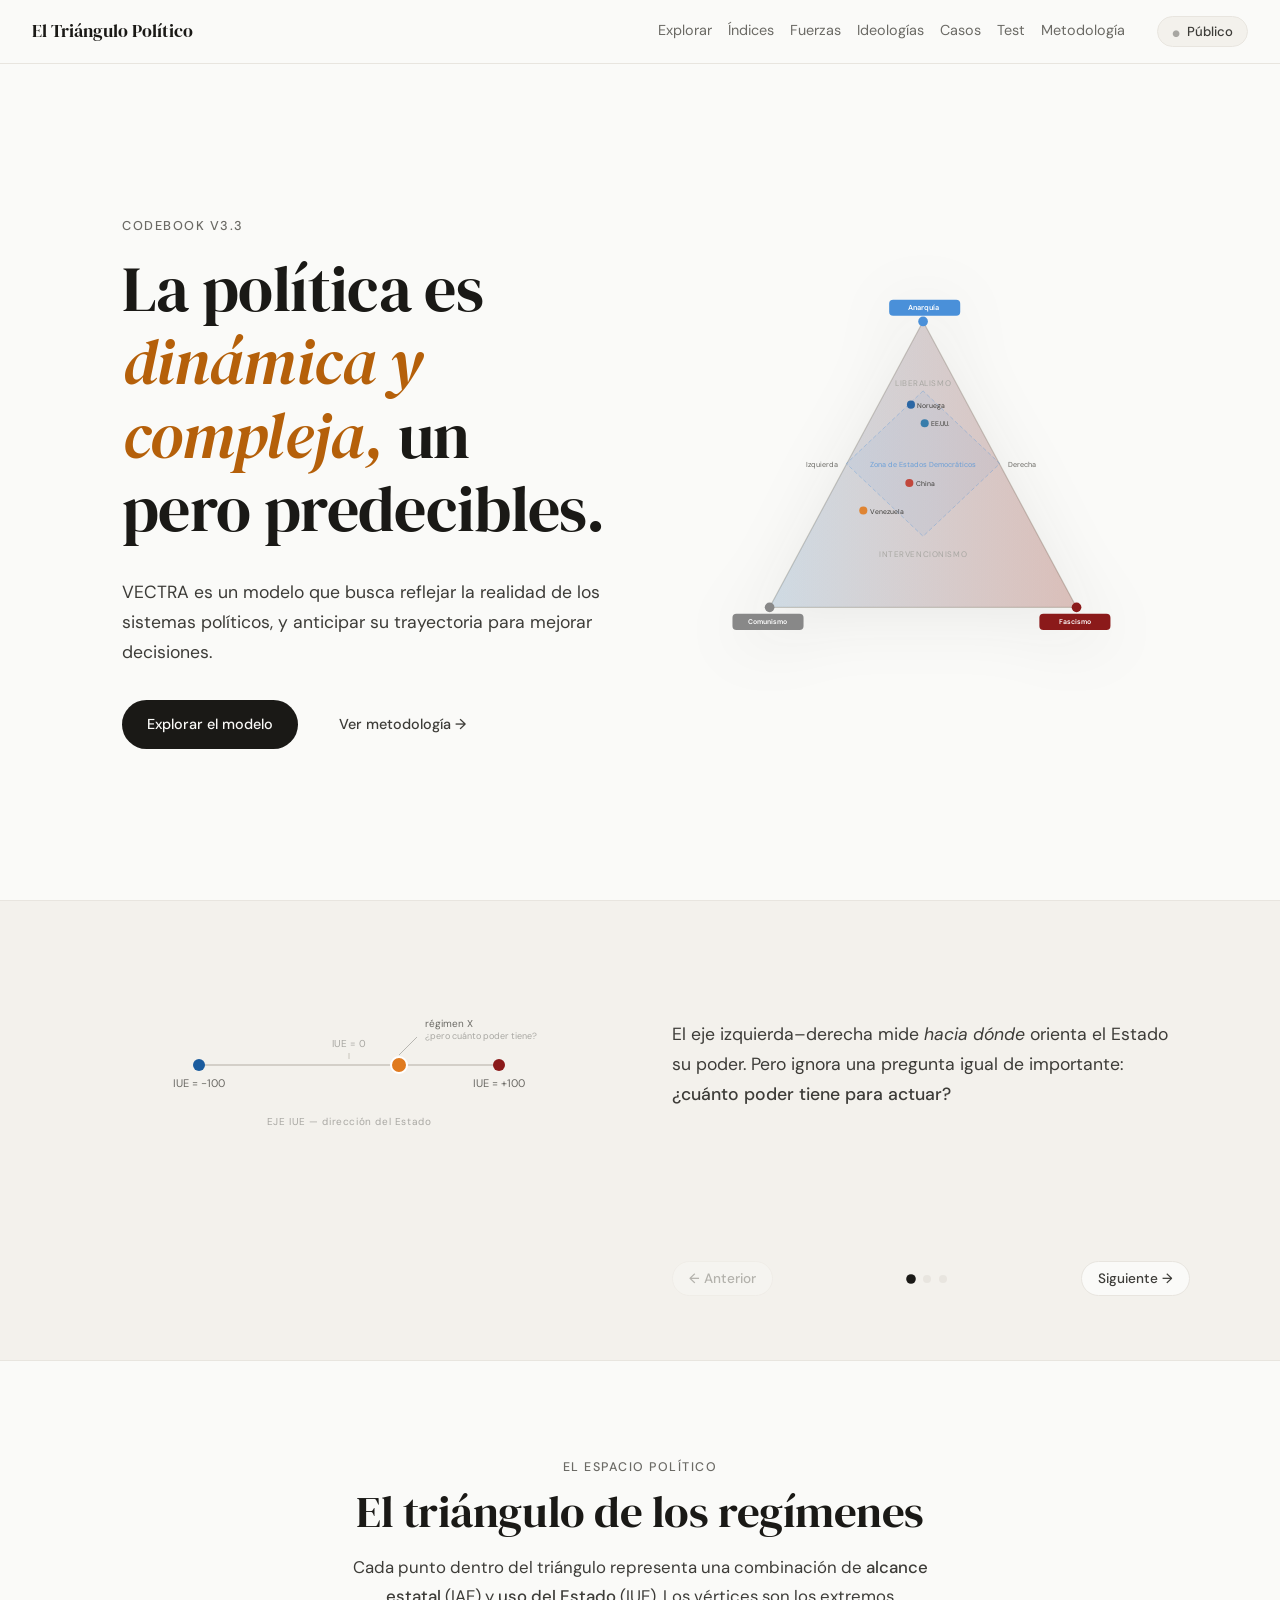
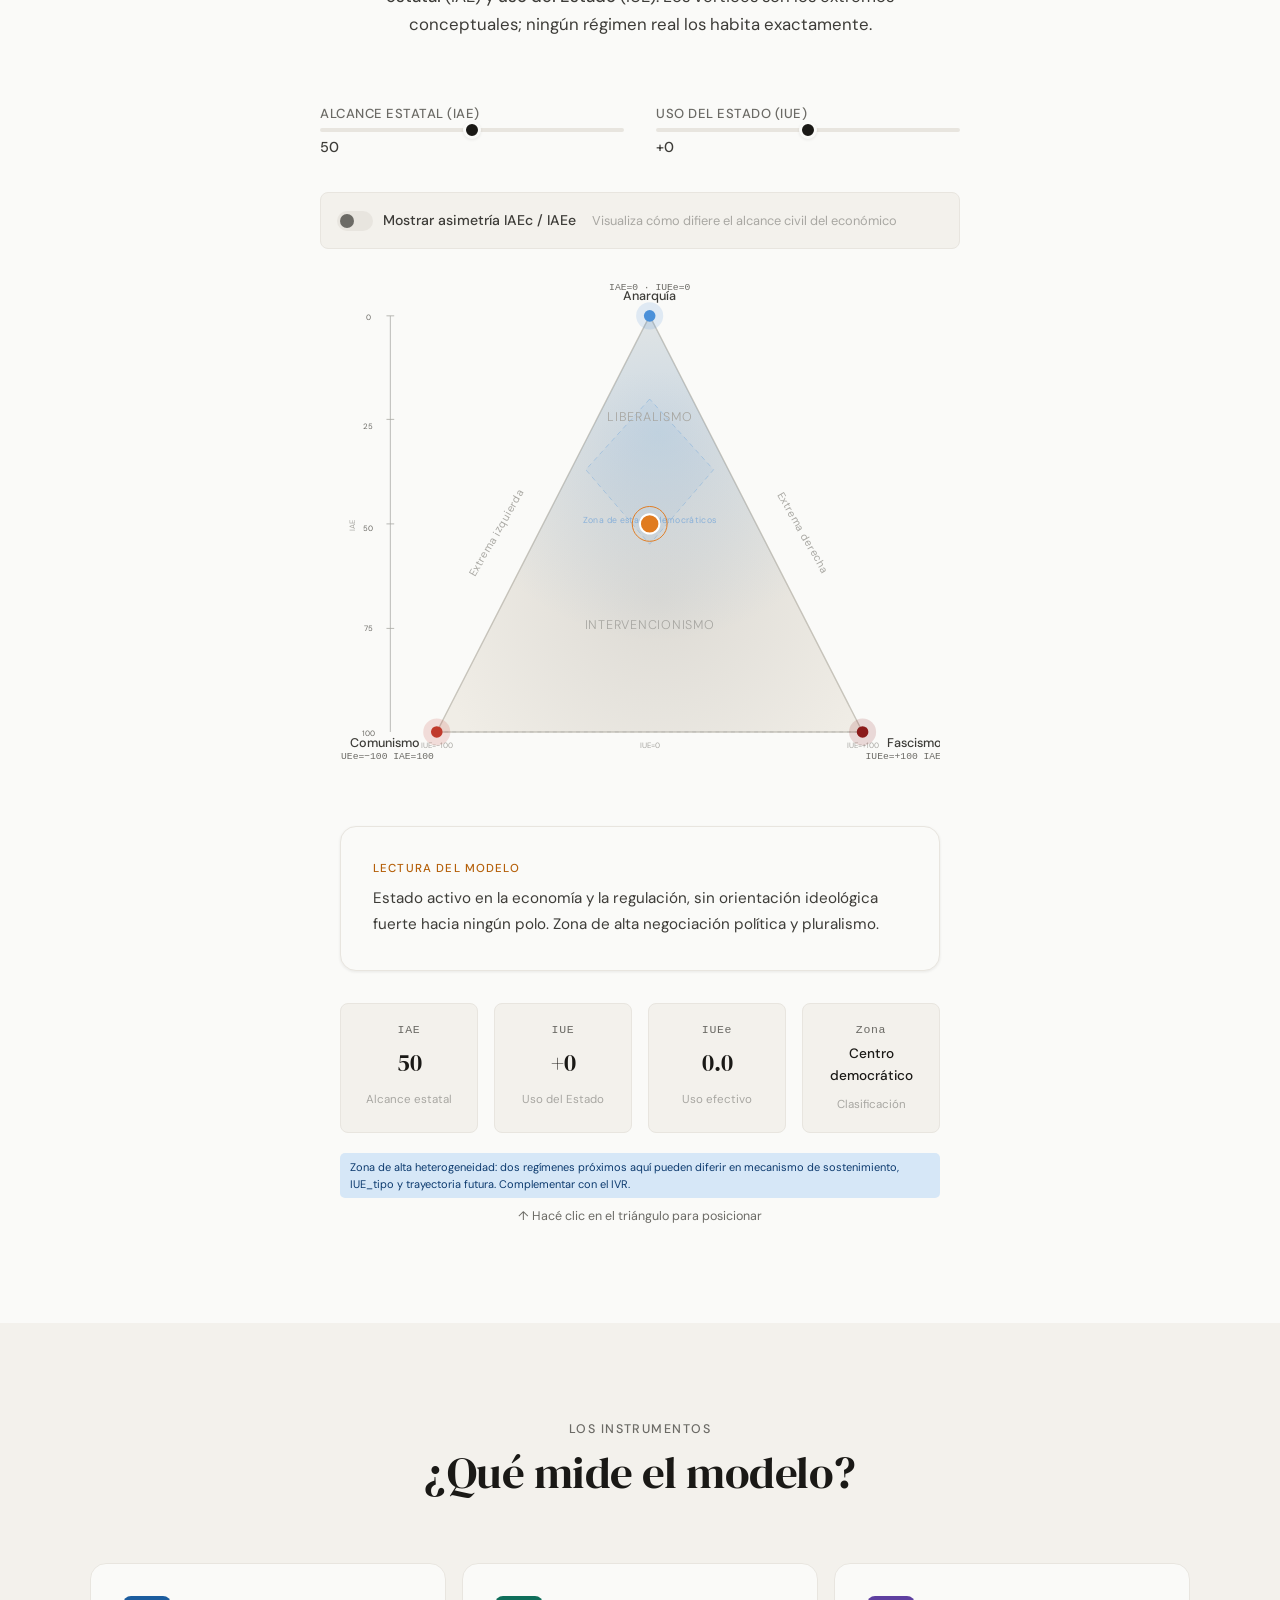
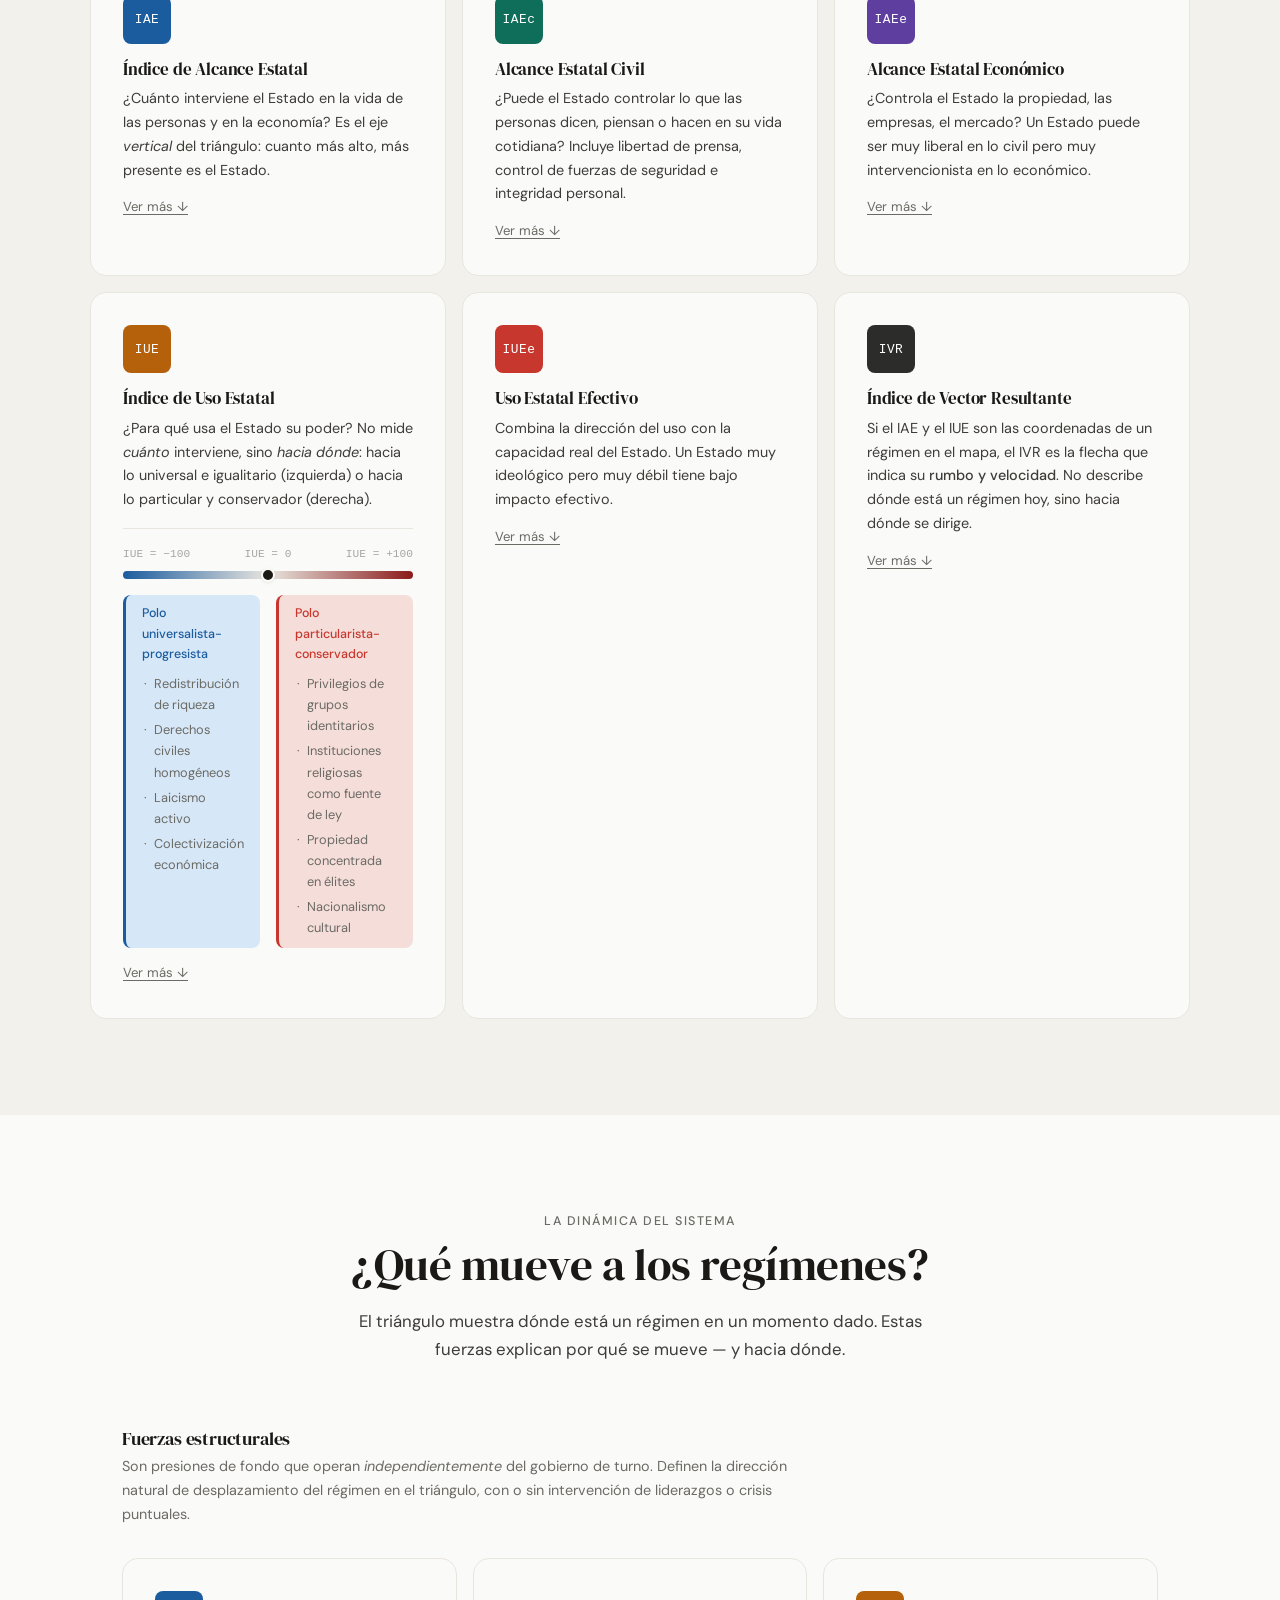
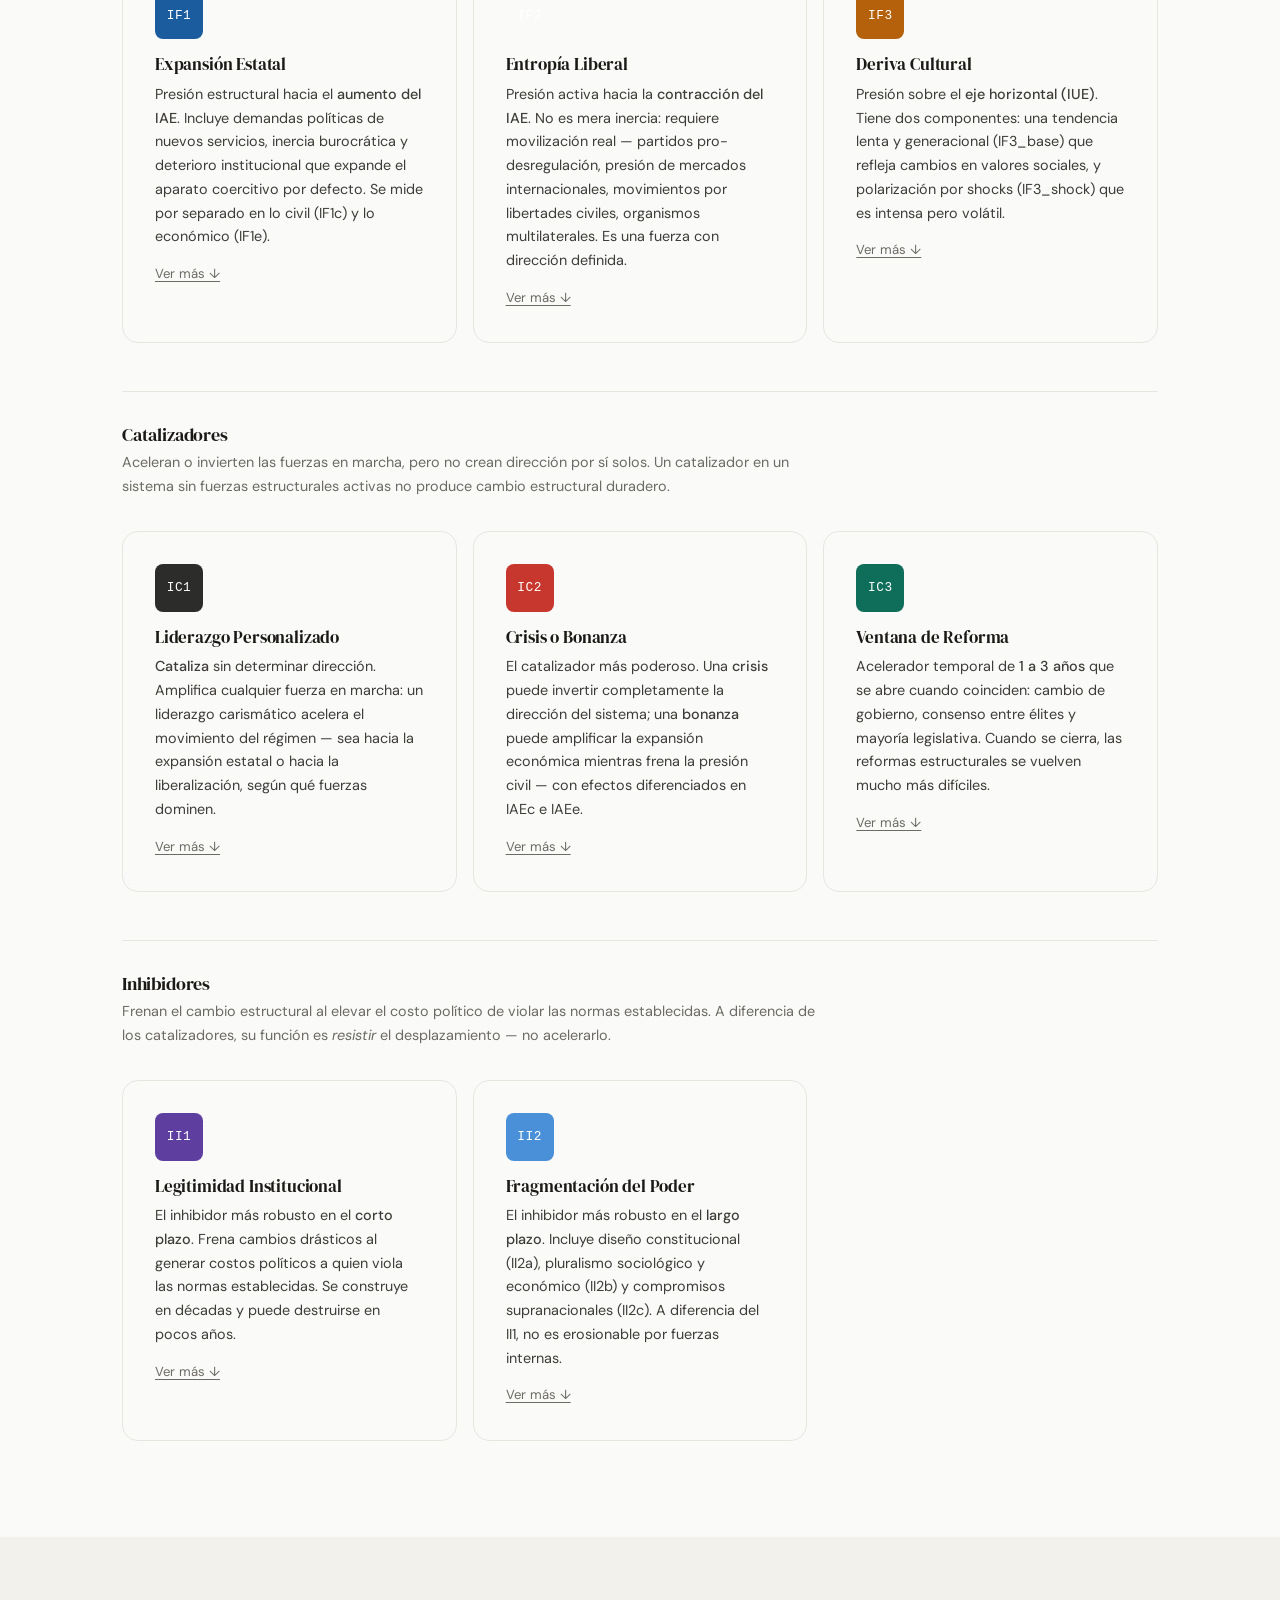
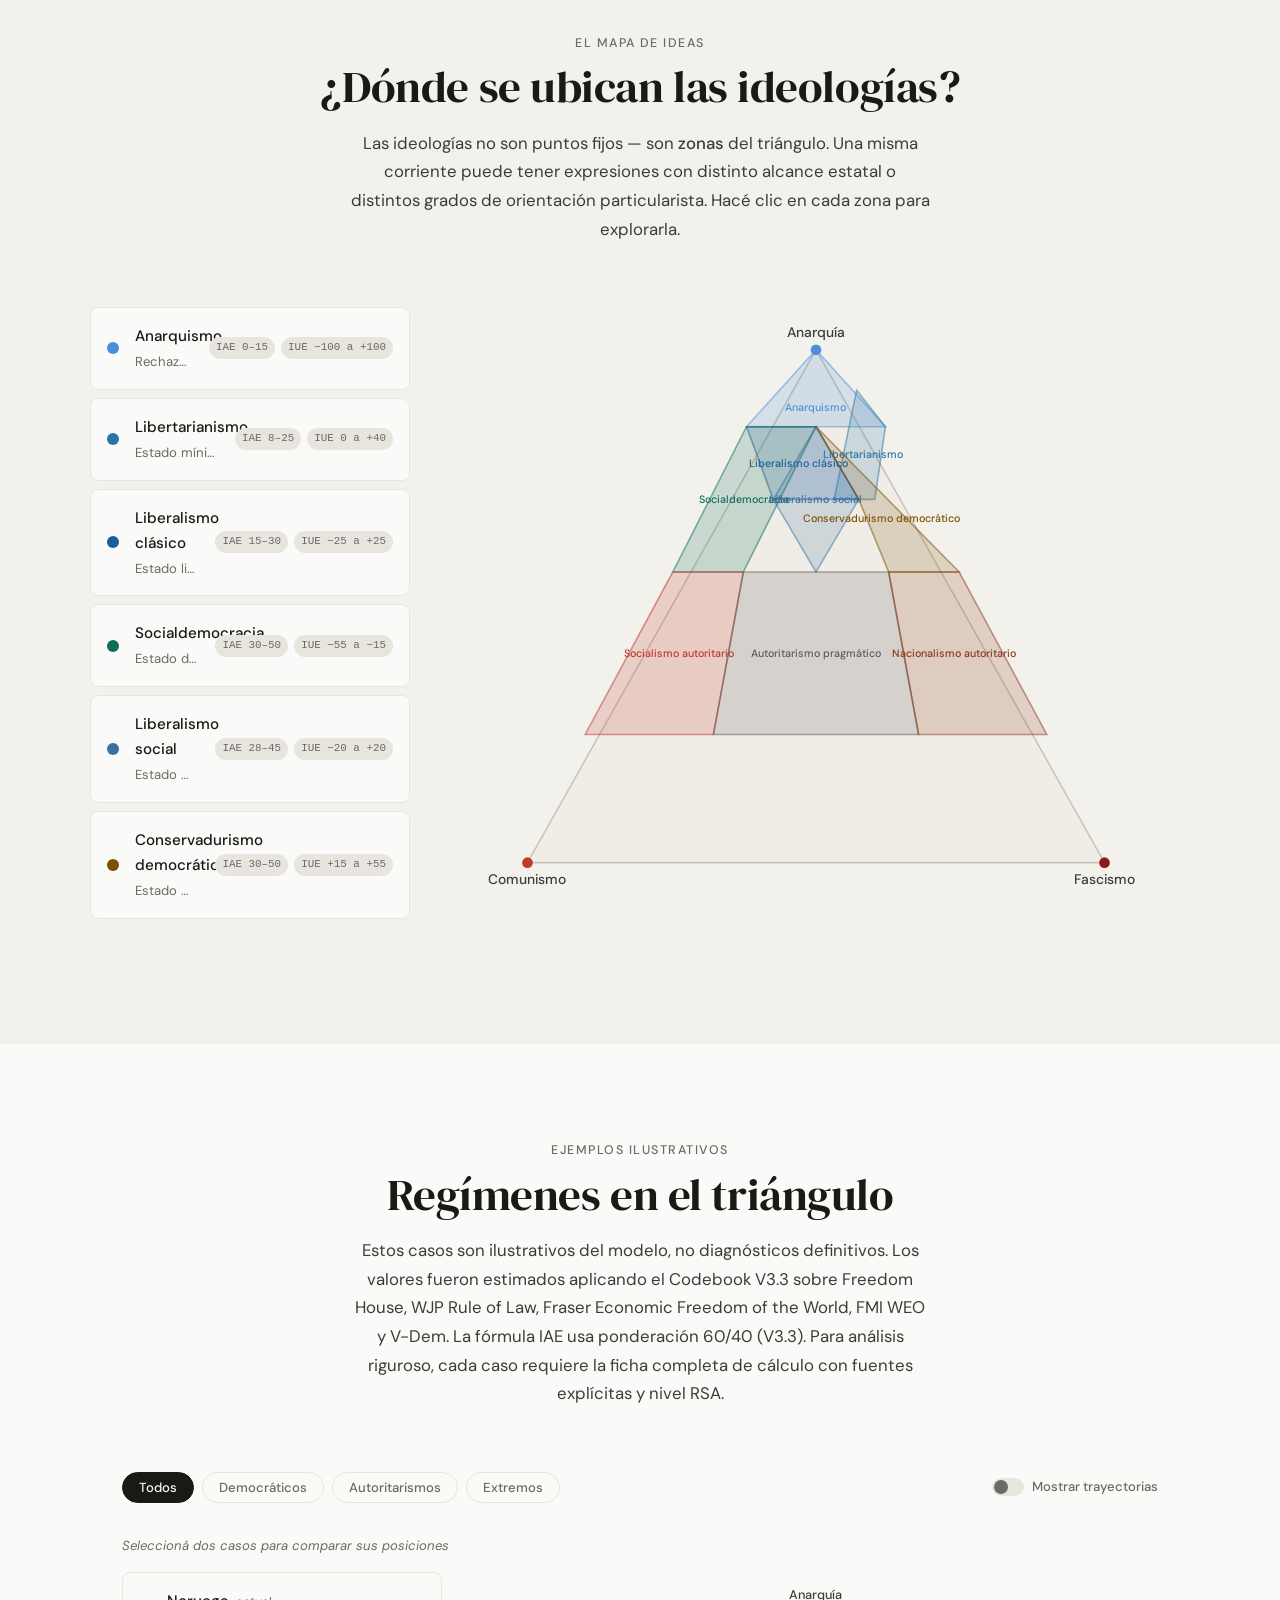
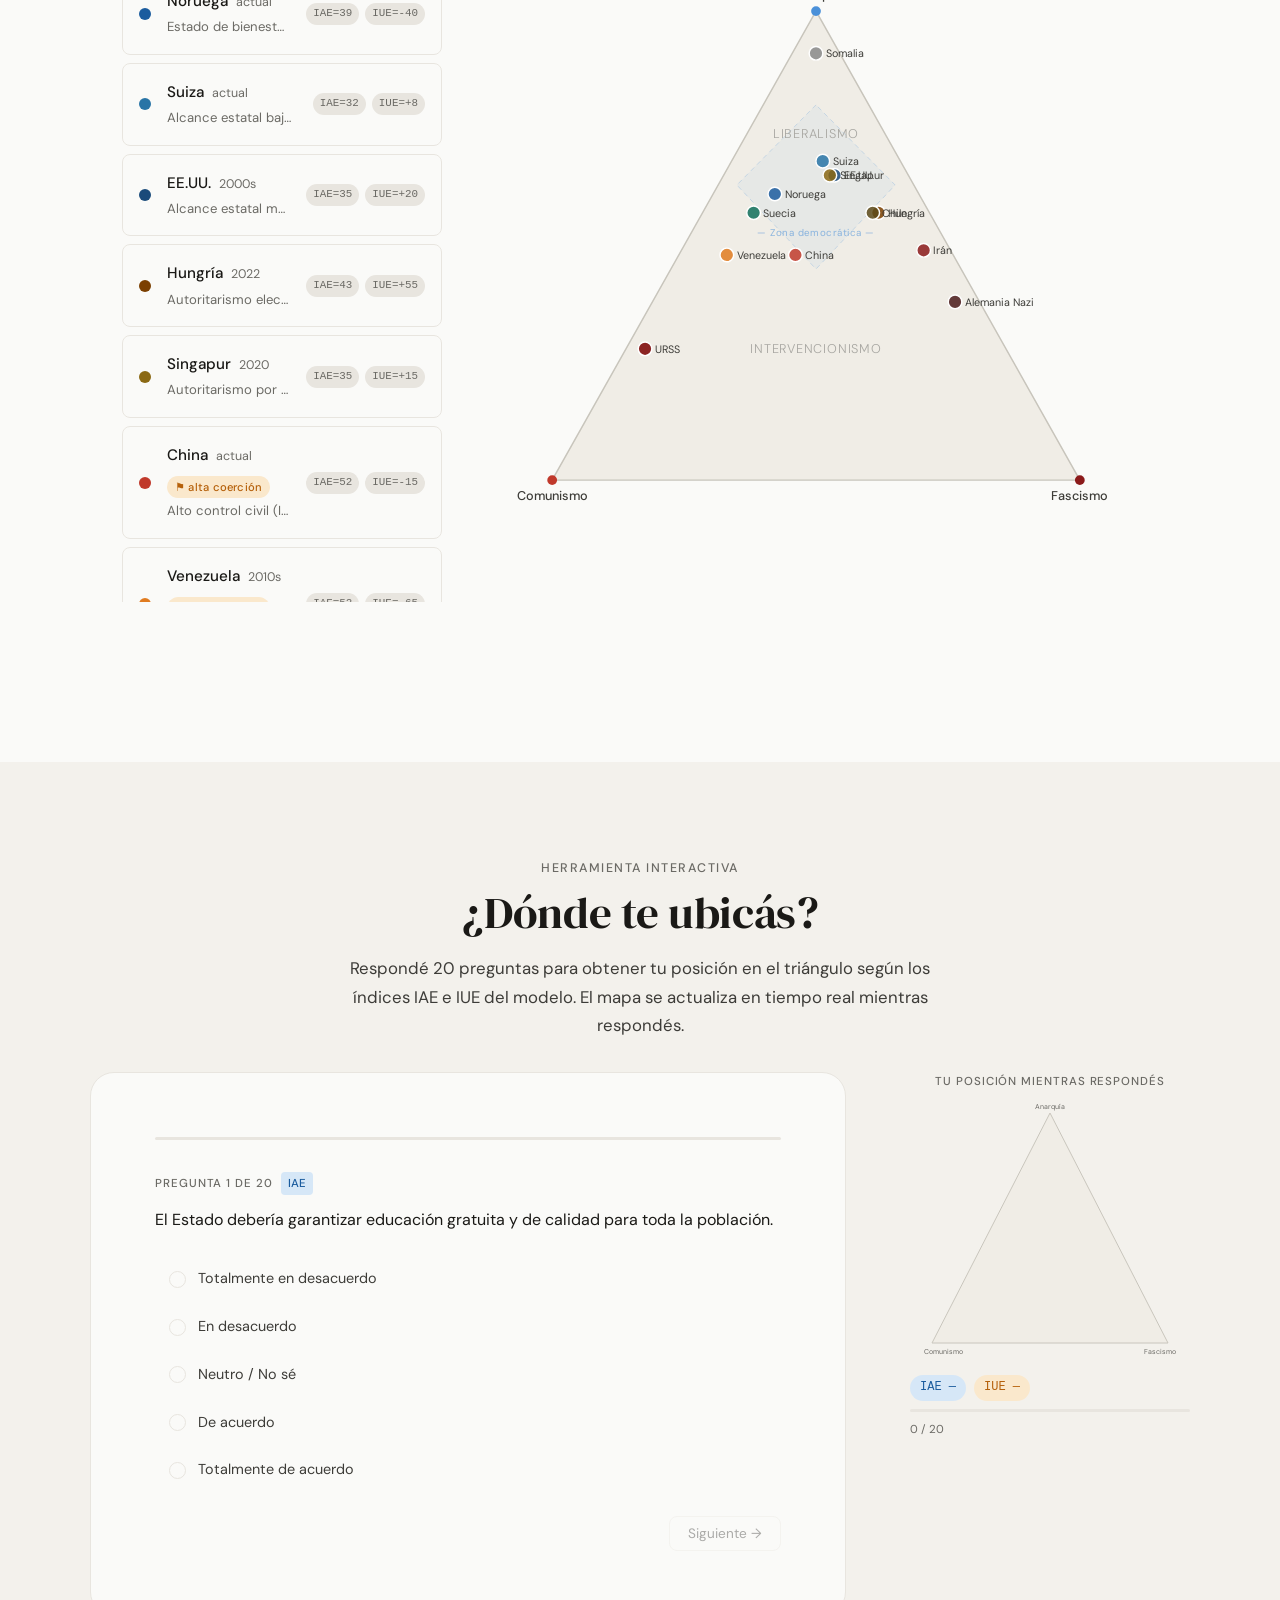
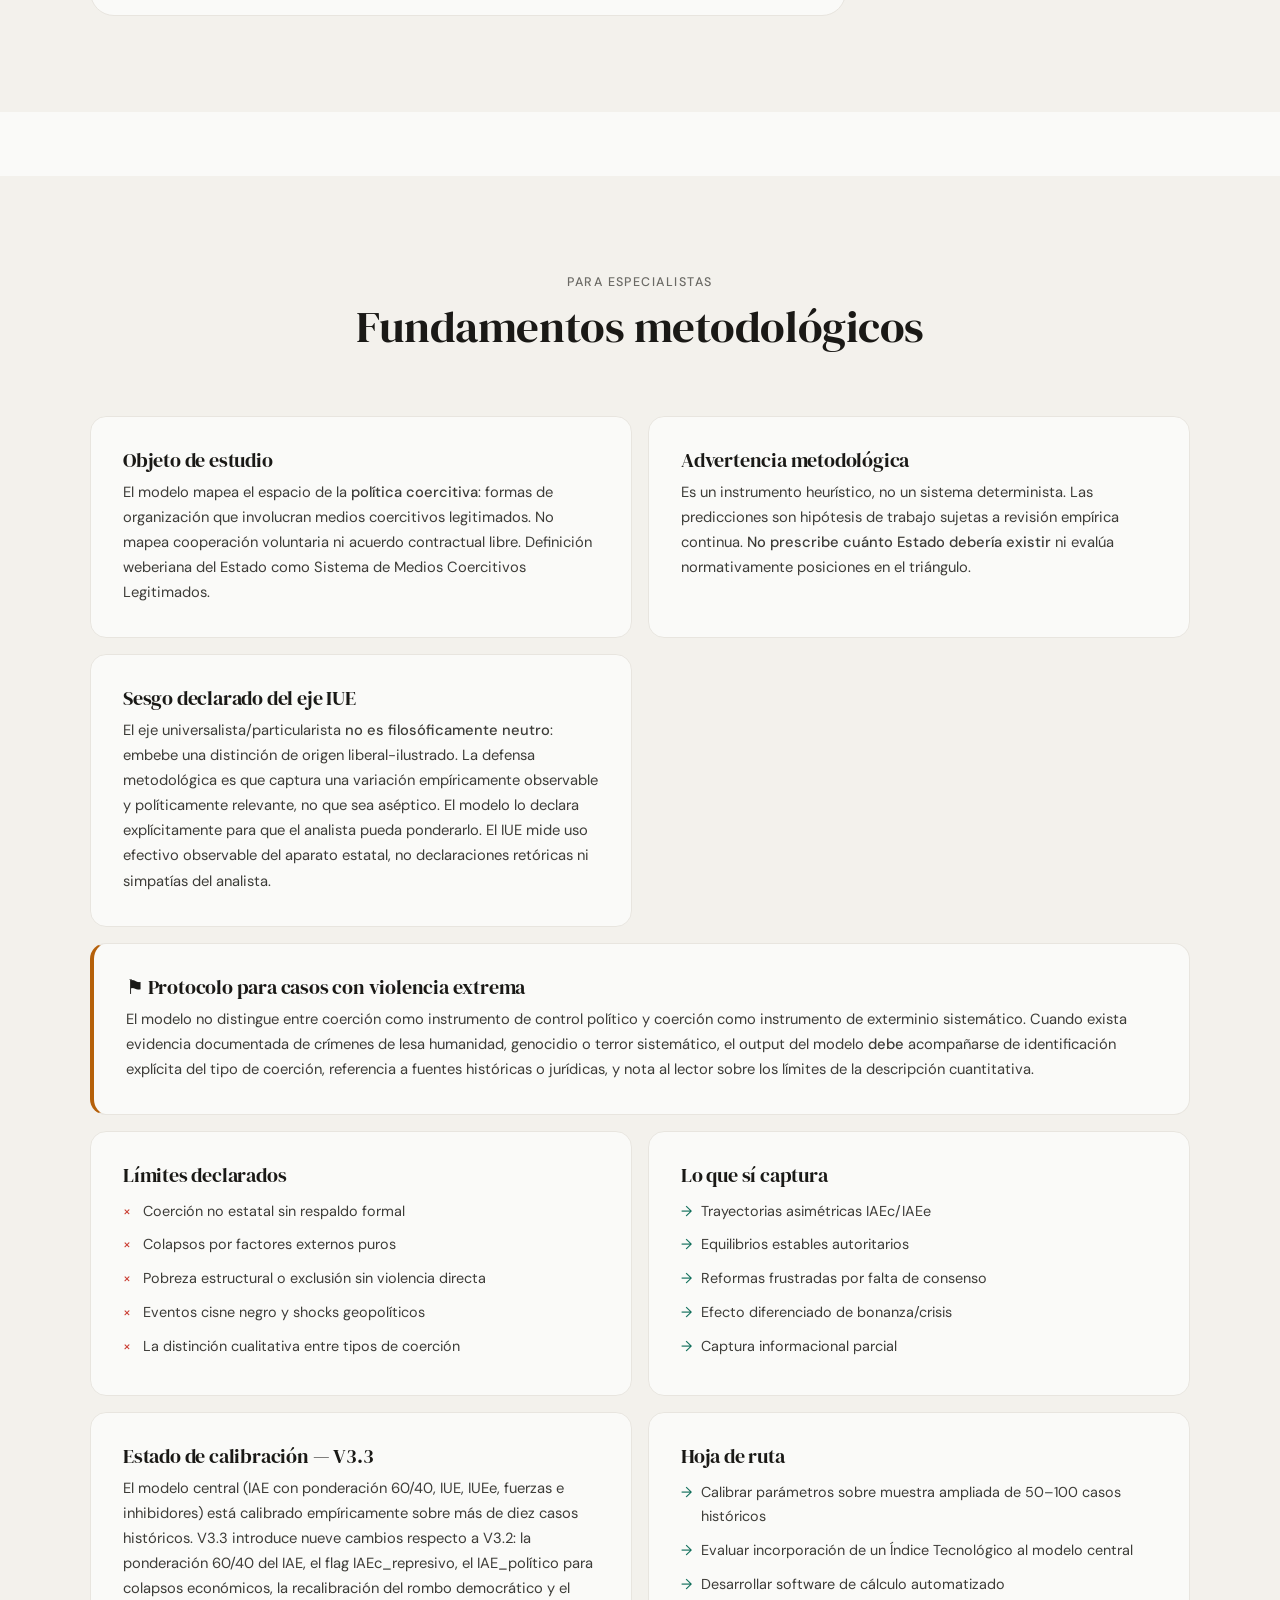
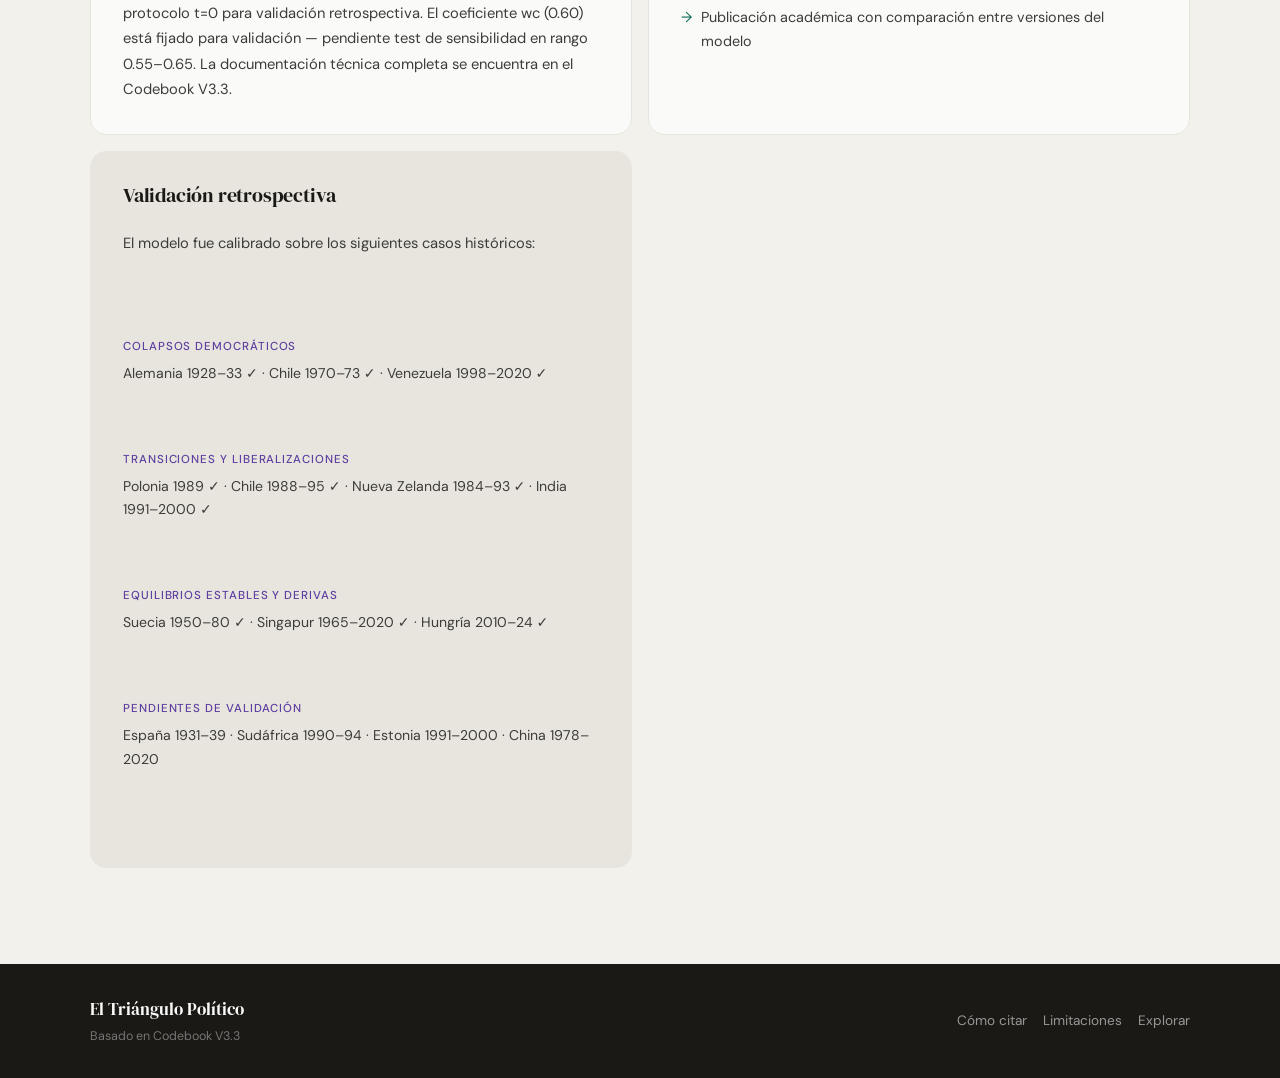
==== commit 38d79679: "Update index.html" ====
--- a/index.html
+++ b/index.html
@@ -35,11 +35,9 @@
   <section id="inicio" class="hero">
     <div class="hero-text">
       <p class="hero-eyebrow">Codebook V3.3</p>
-      <h1>¿Dónde está<br /><em>realmente</em> un<br />régimen político?</h1>
+      <h1>La política es<br /><em>dinámica y compleja,</em> un<br />pero predecibles.</h1>
       <p class="hero-sub">
-        El eje izquierda–derecha captura solo una dimensión del poder.
-        Este modelo usa un triángulo para mostrar el alcance del Estado
-        y la dirección en que lo utiliza.
+        VECTRA es un modelo que busca reflejar la realidad de los sistemas políticos, y anticipar su trayectoria para mejorar decisiones.
       </p>
       <div class="hero-ctas">
         <a href="#triangulo" class="btn btn-primary">Explorar el modelo</a>
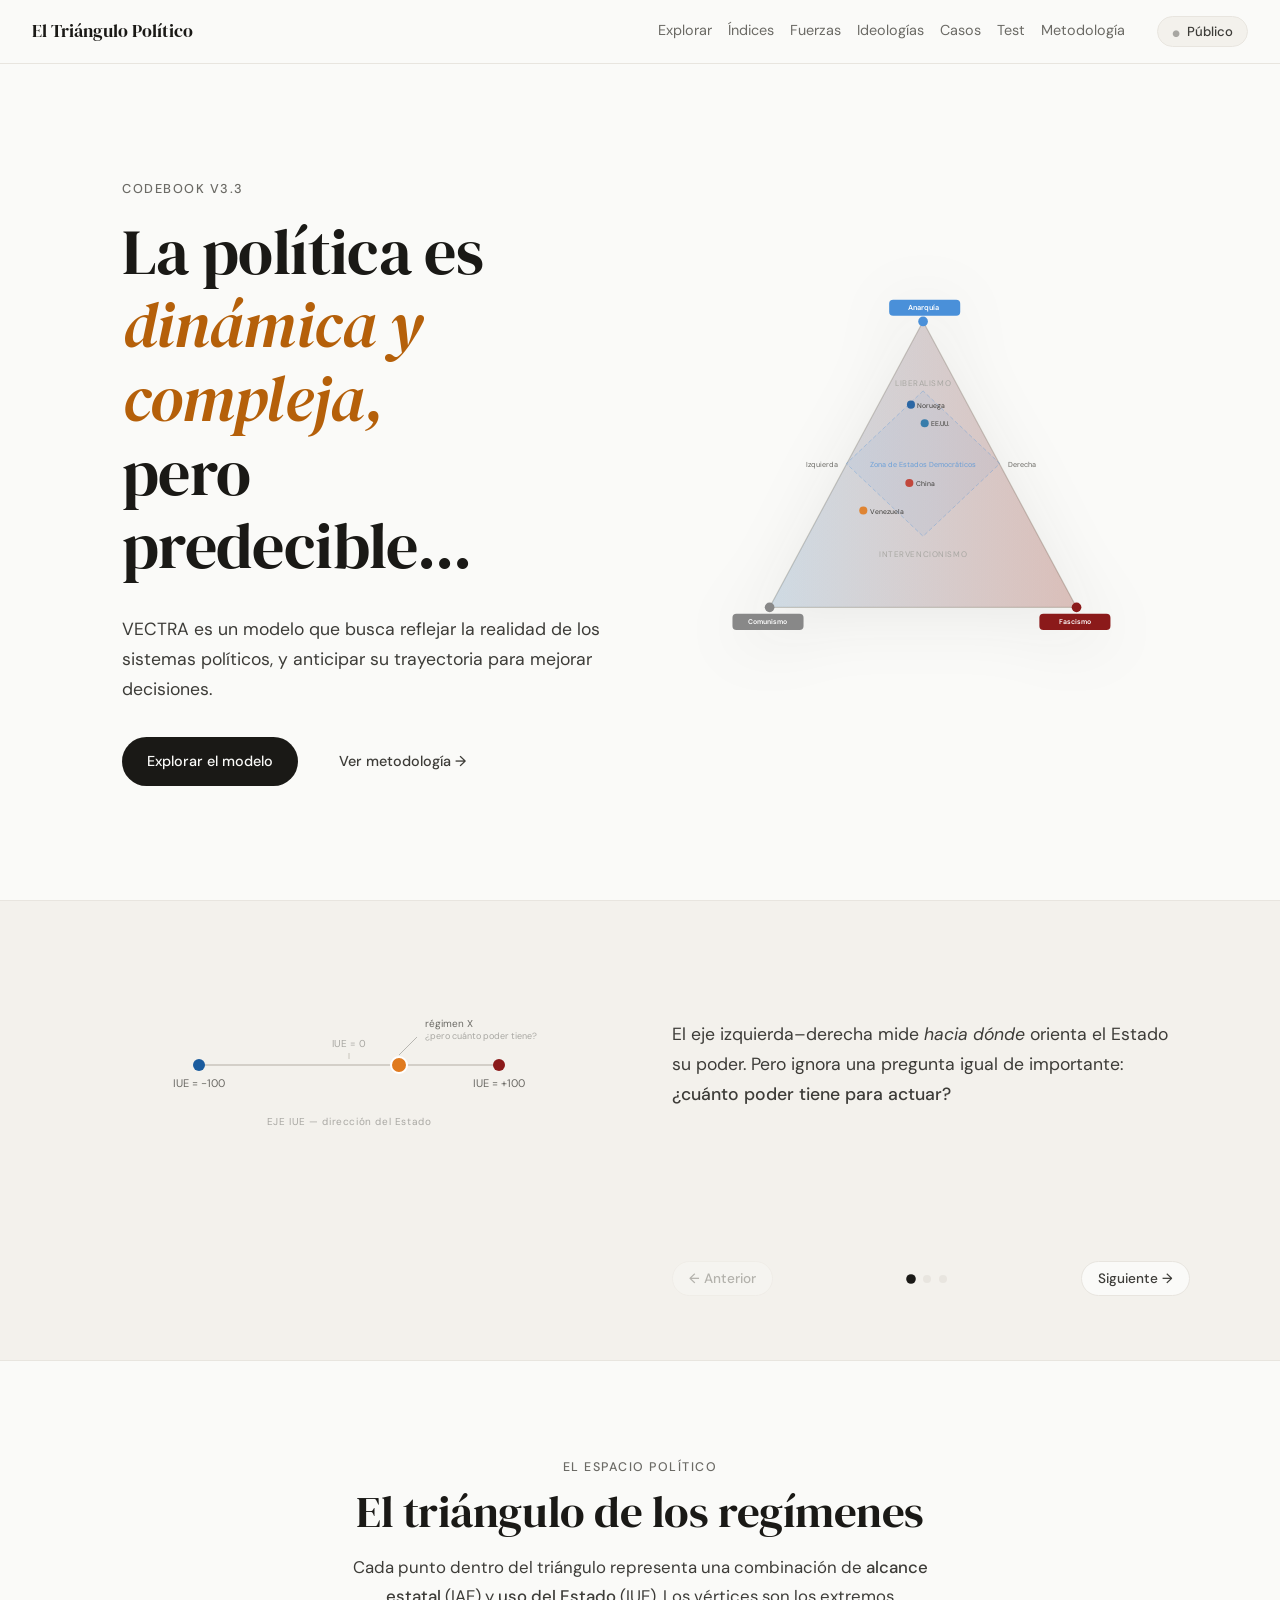
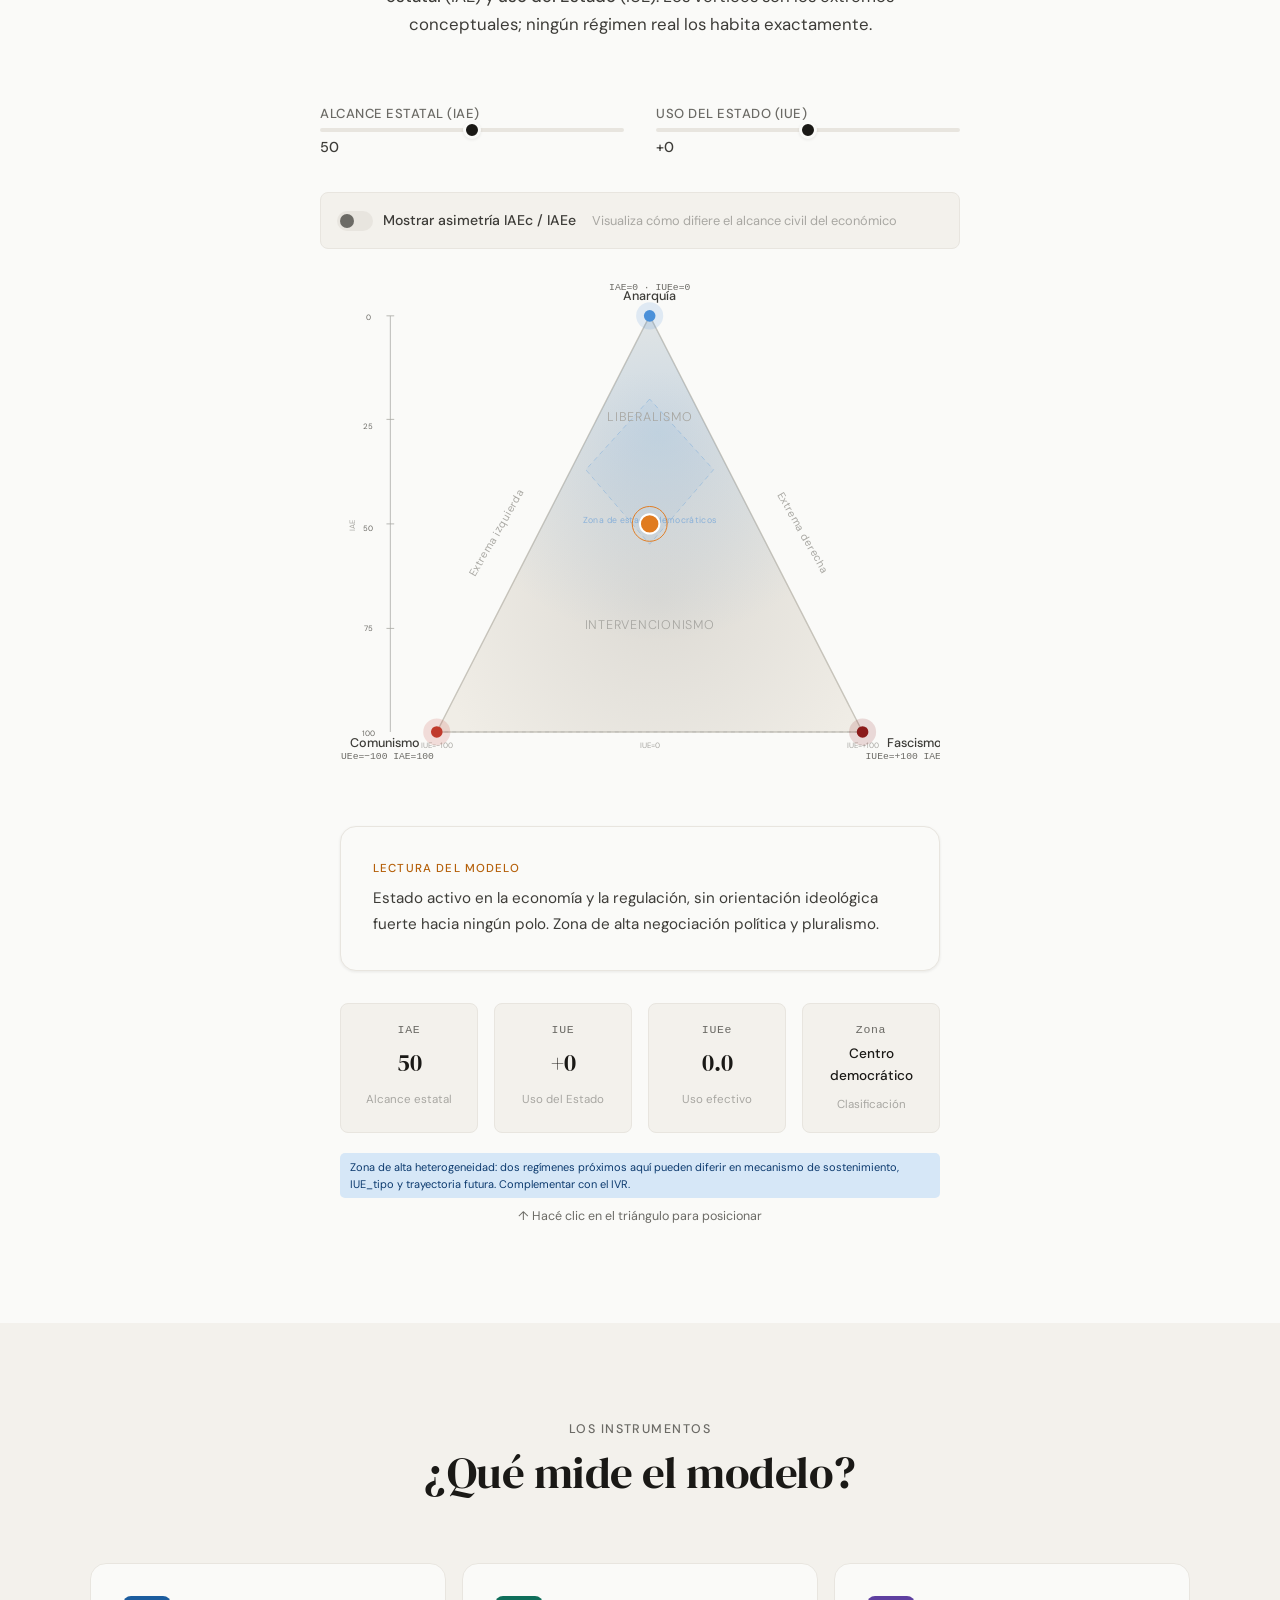
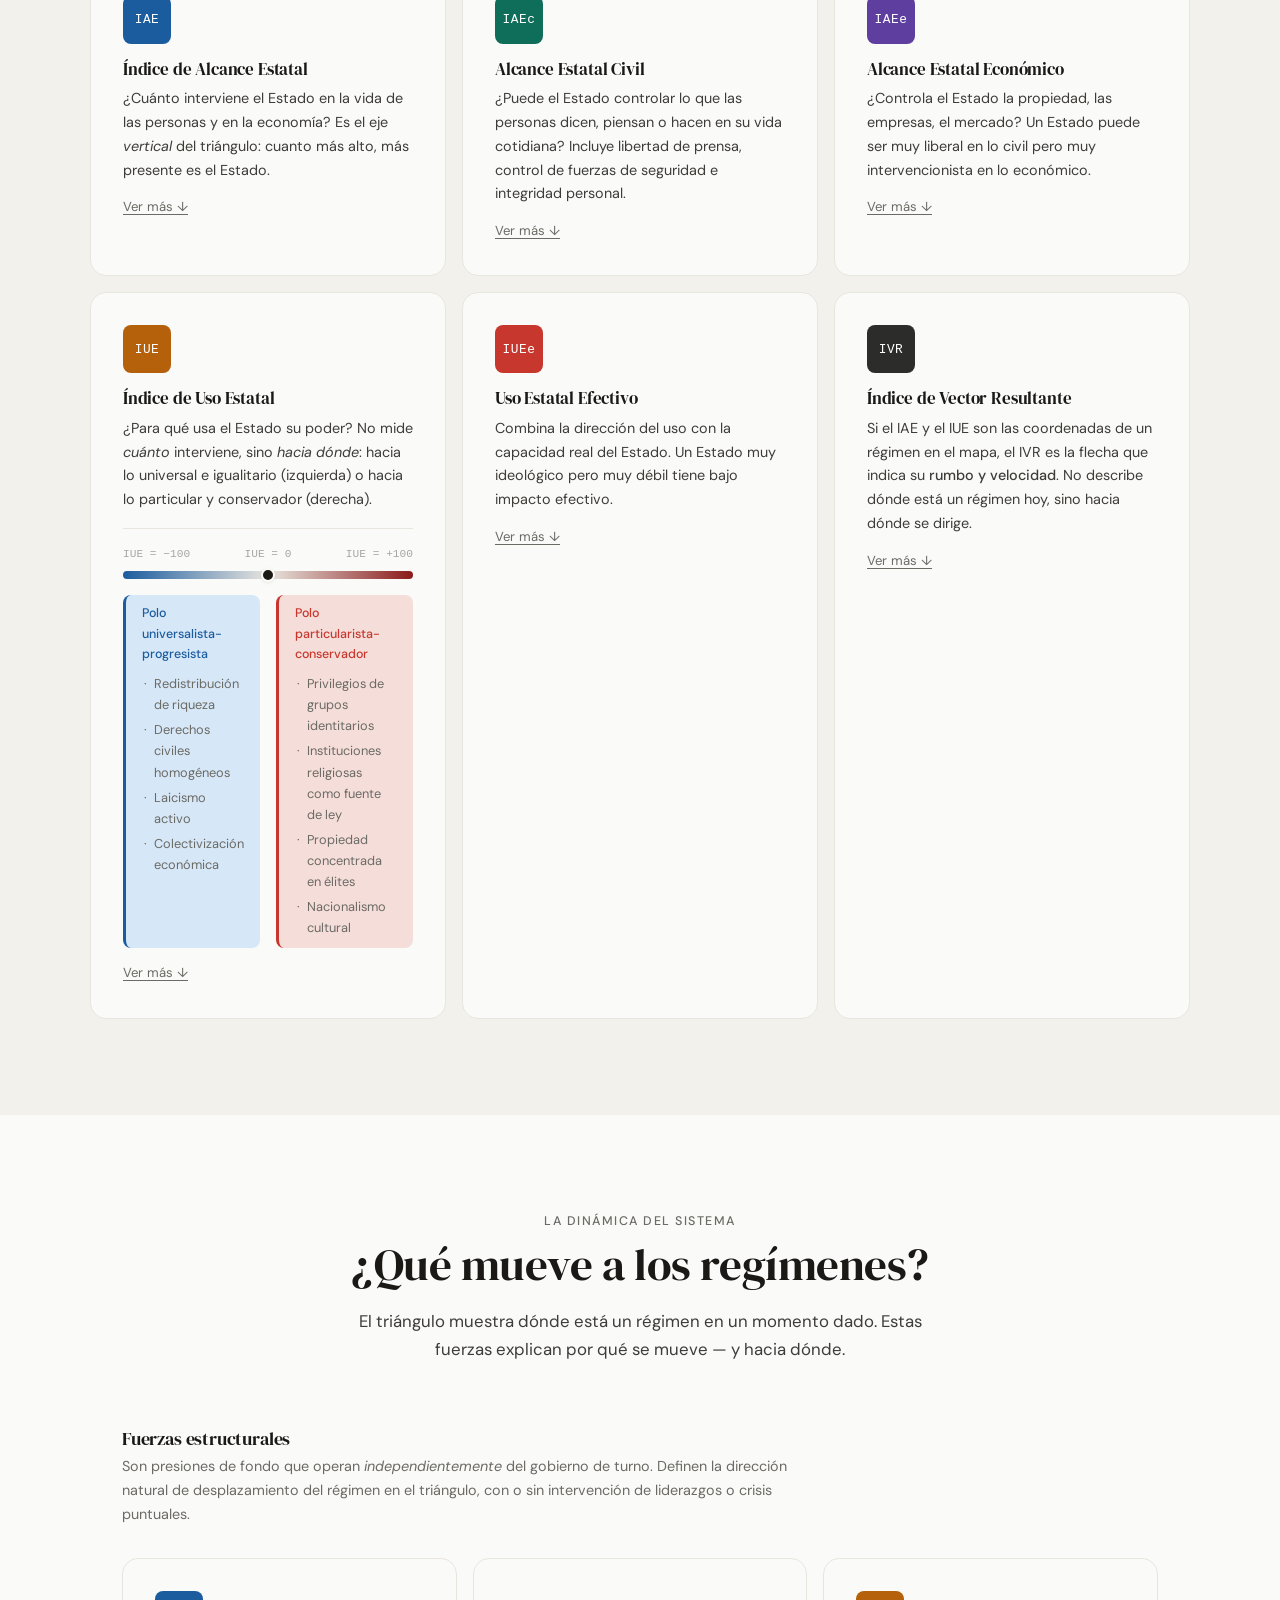
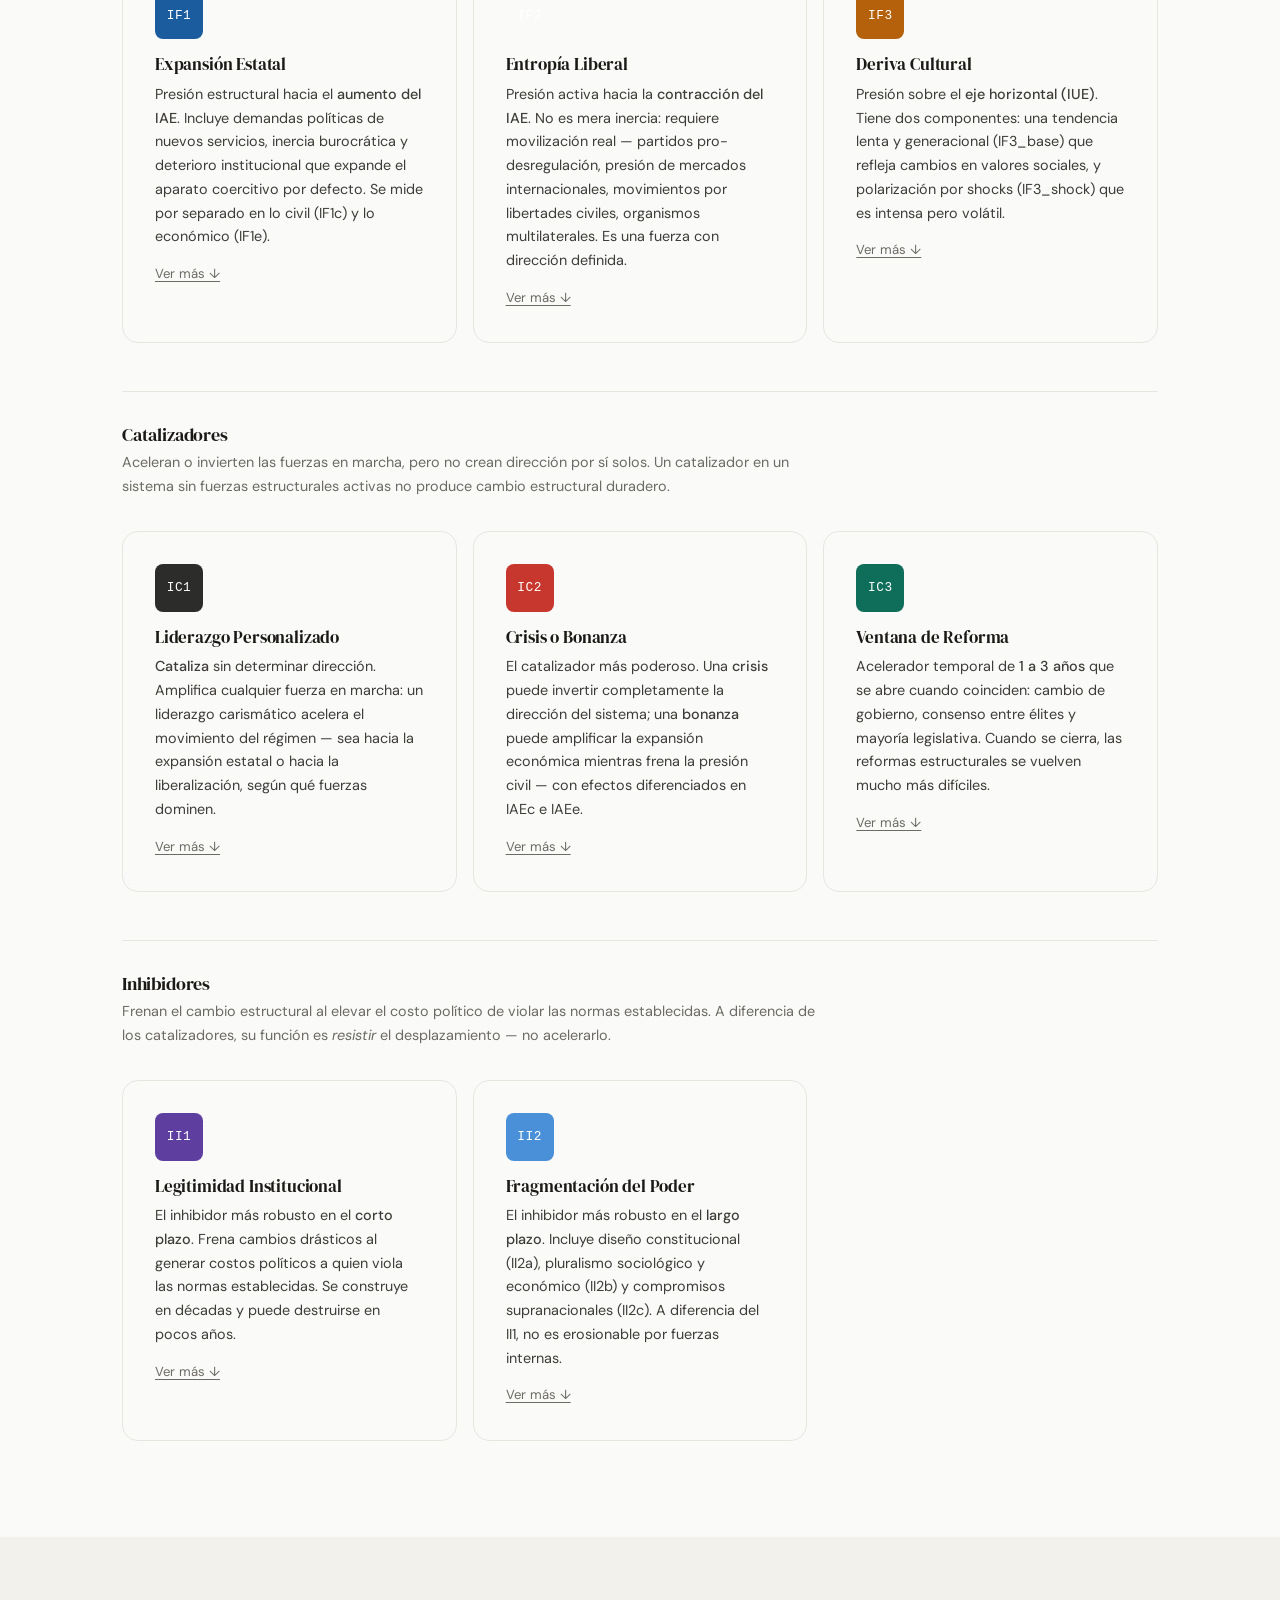
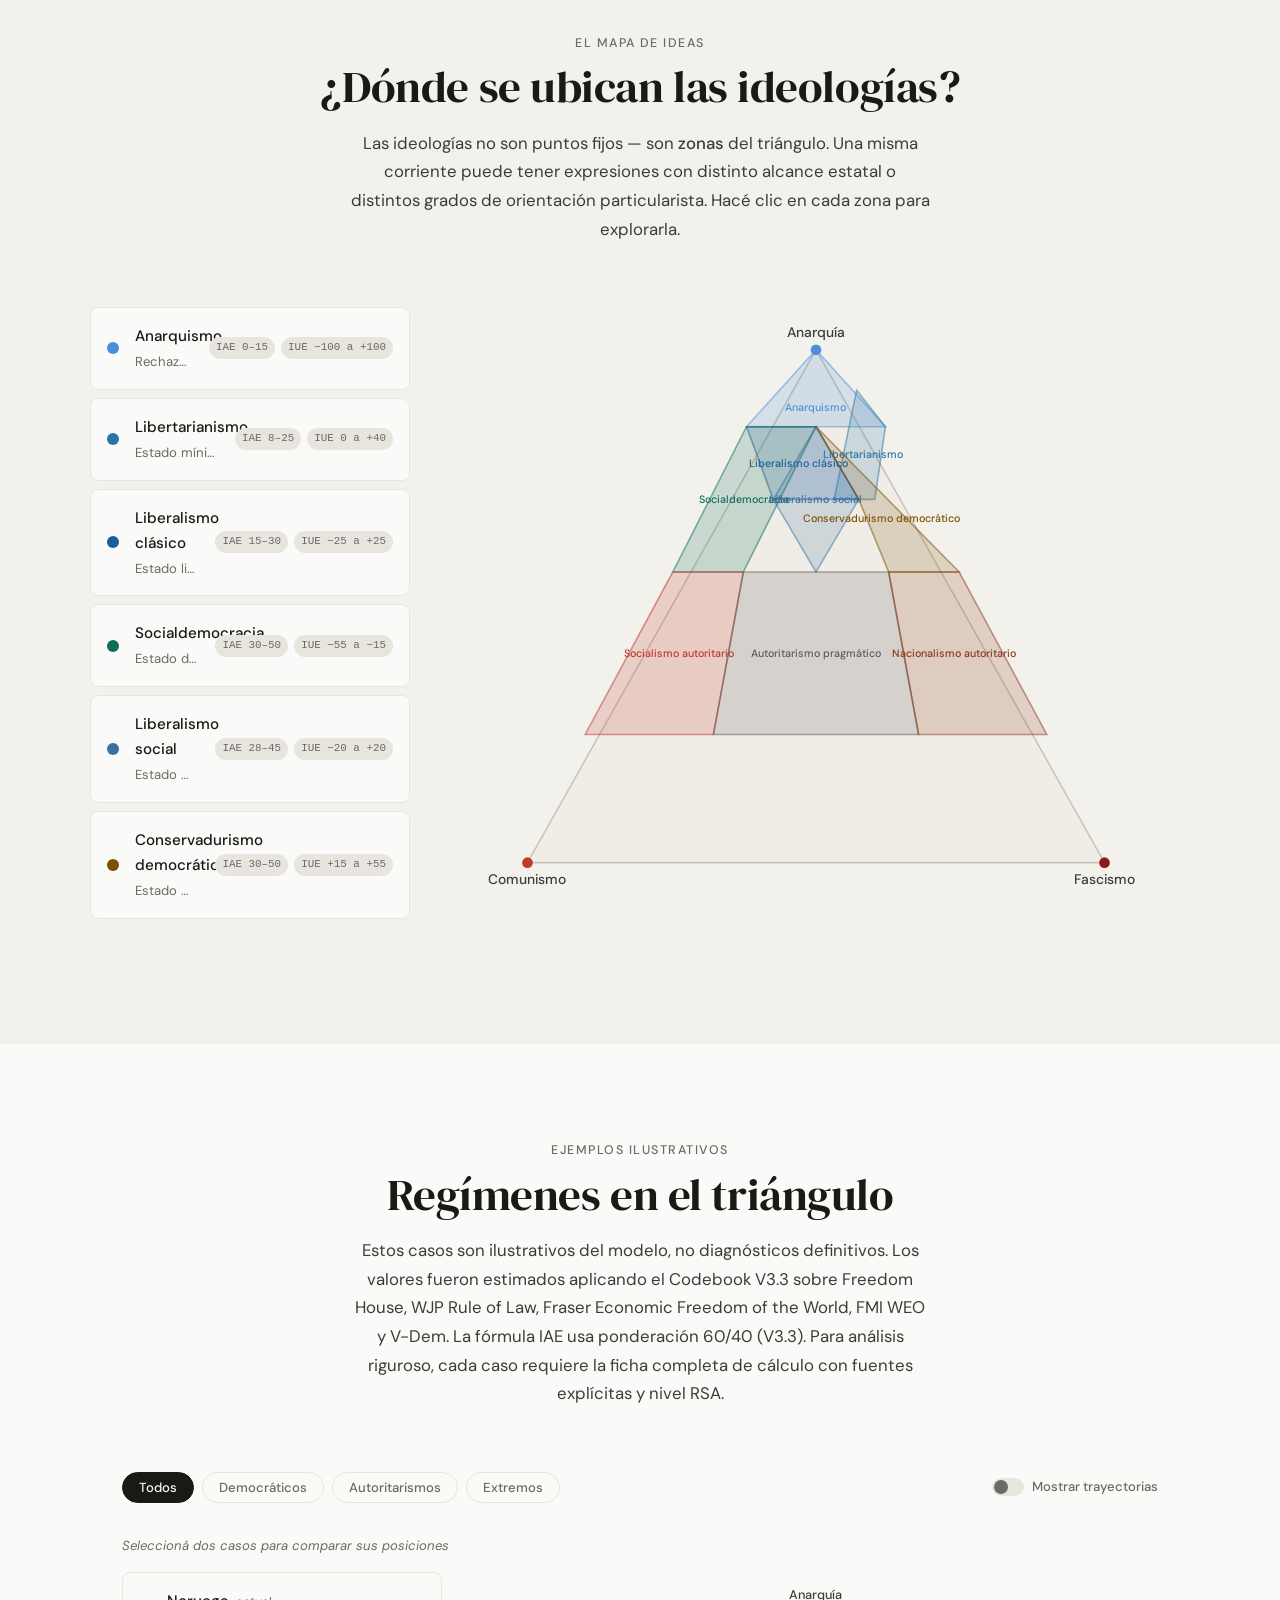
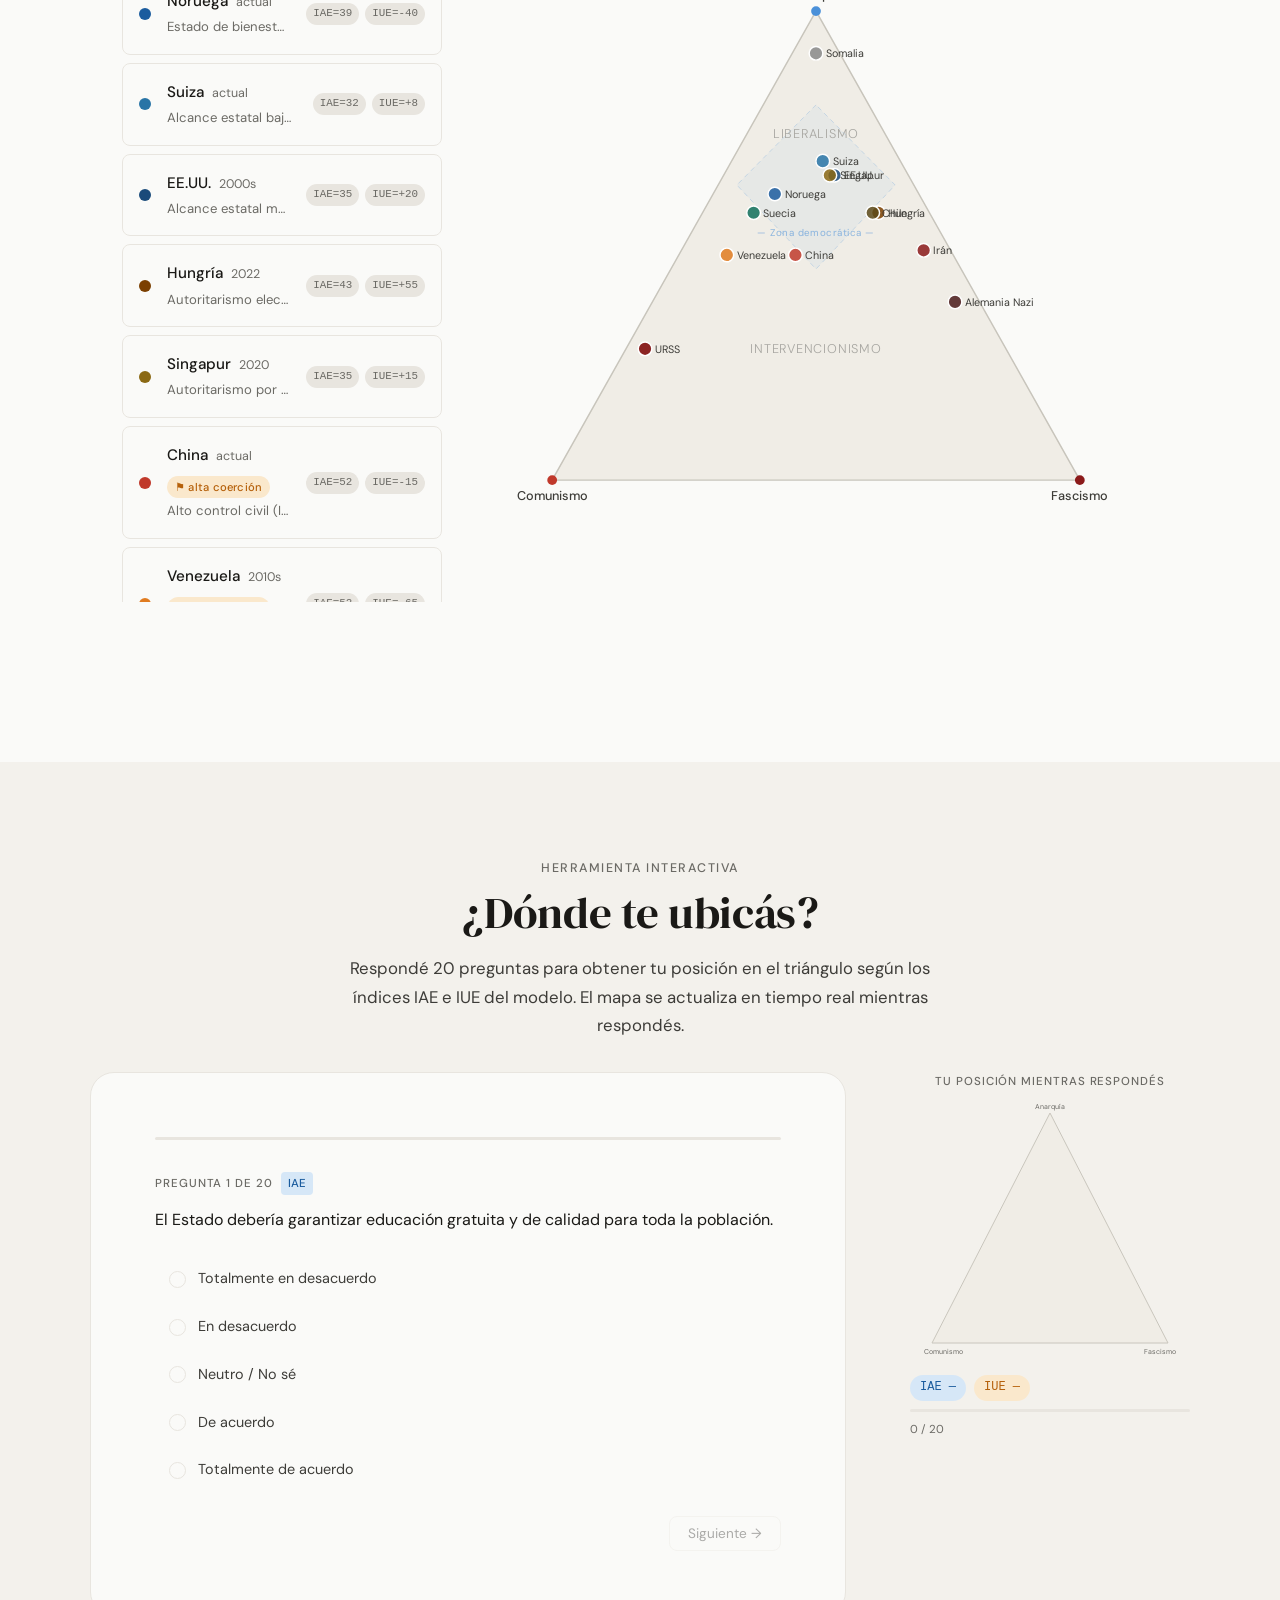
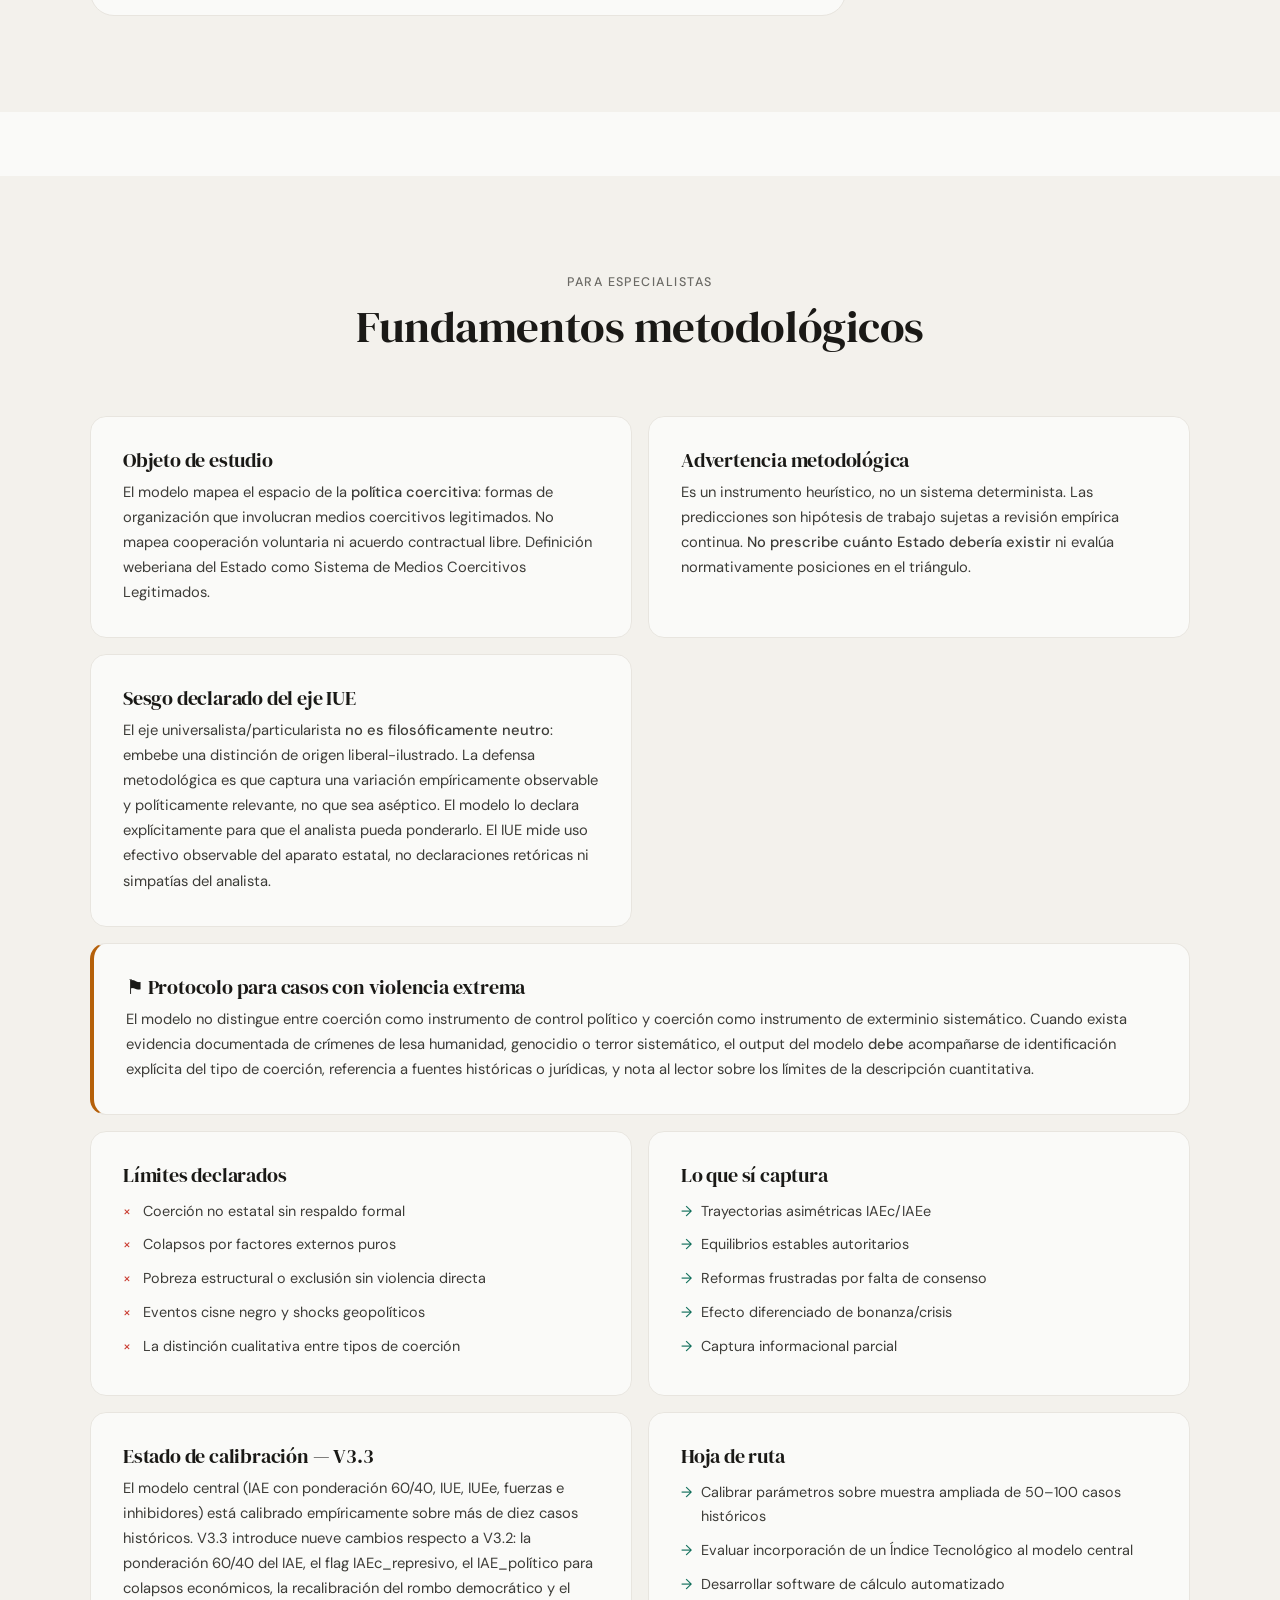
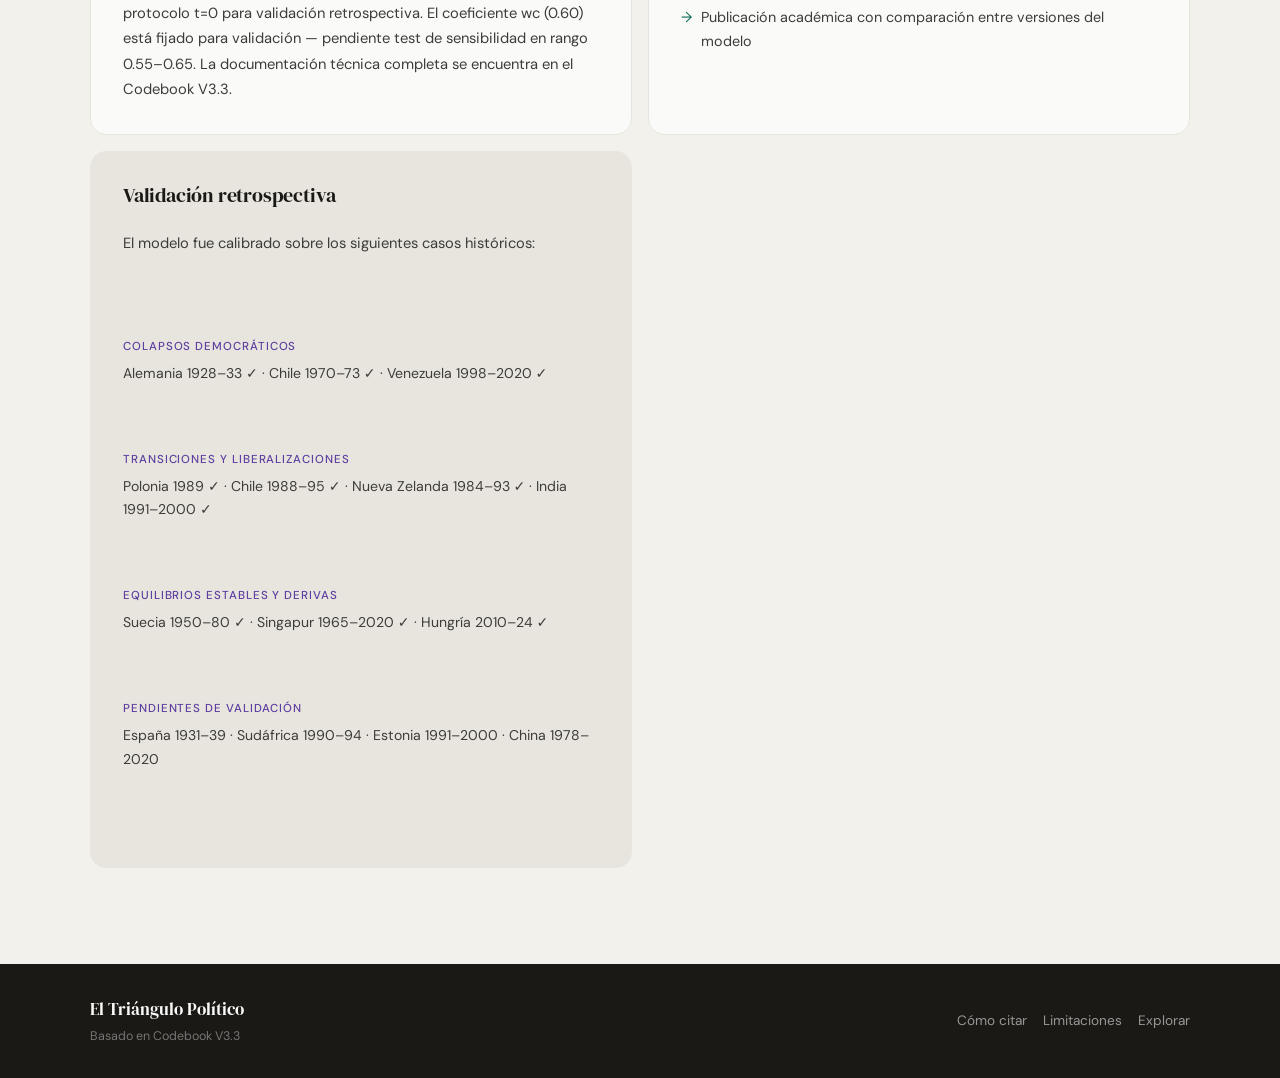
==== commit 0983df55: "Update index.html" ====
--- a/index.html
+++ b/index.html
@@ -35,7 +35,7 @@
   <section id="inicio" class="hero">
     <div class="hero-text">
       <p class="hero-eyebrow">Codebook V3.3</p>
-      <h1>La política es<br /><em>dinámica y compleja,</em> un<br />pero predecibles.</h1>
+      <h1>La política es<br /><em>dinámica y compleja,</em> <br />pero predecible...</h1>
       <p class="hero-sub">
         VECTRA es un modelo que busca reflejar la realidad de los sistemas políticos, y anticipar su trayectoria para mejorar decisiones.
       </p>
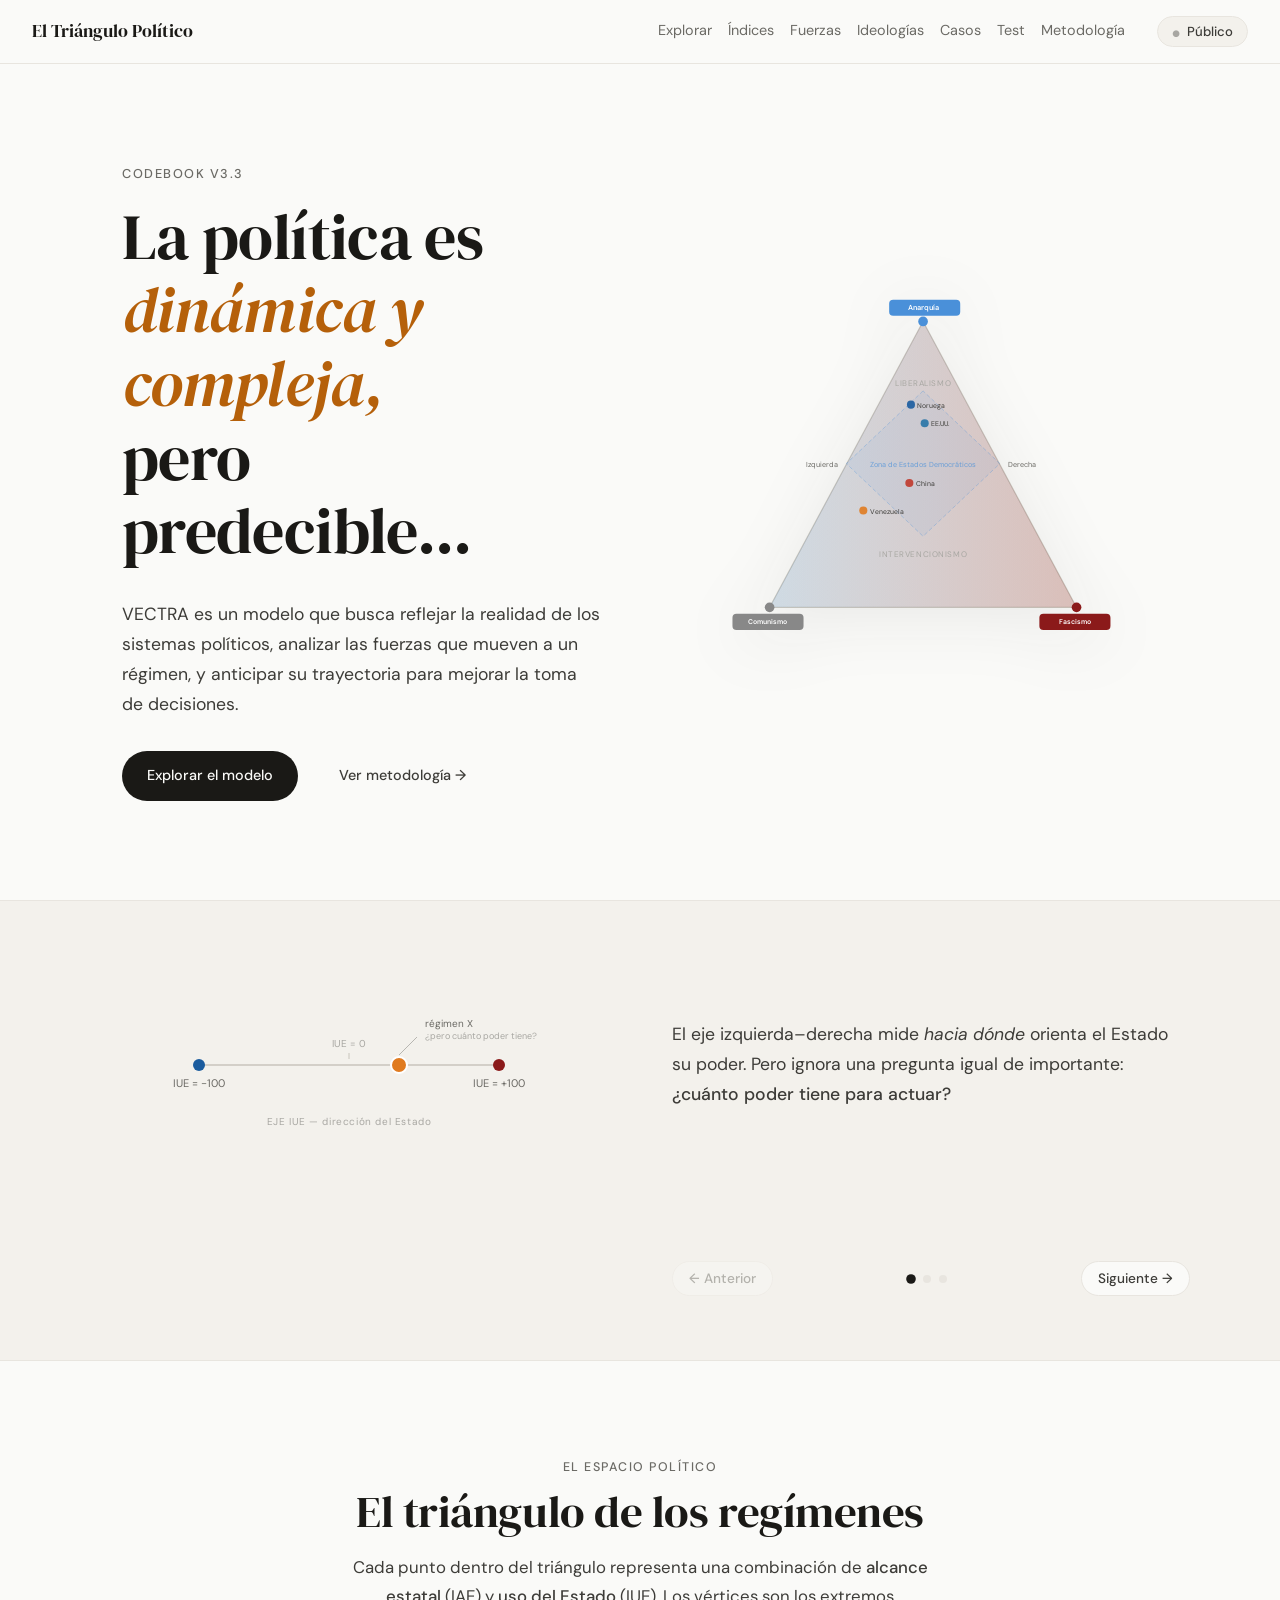
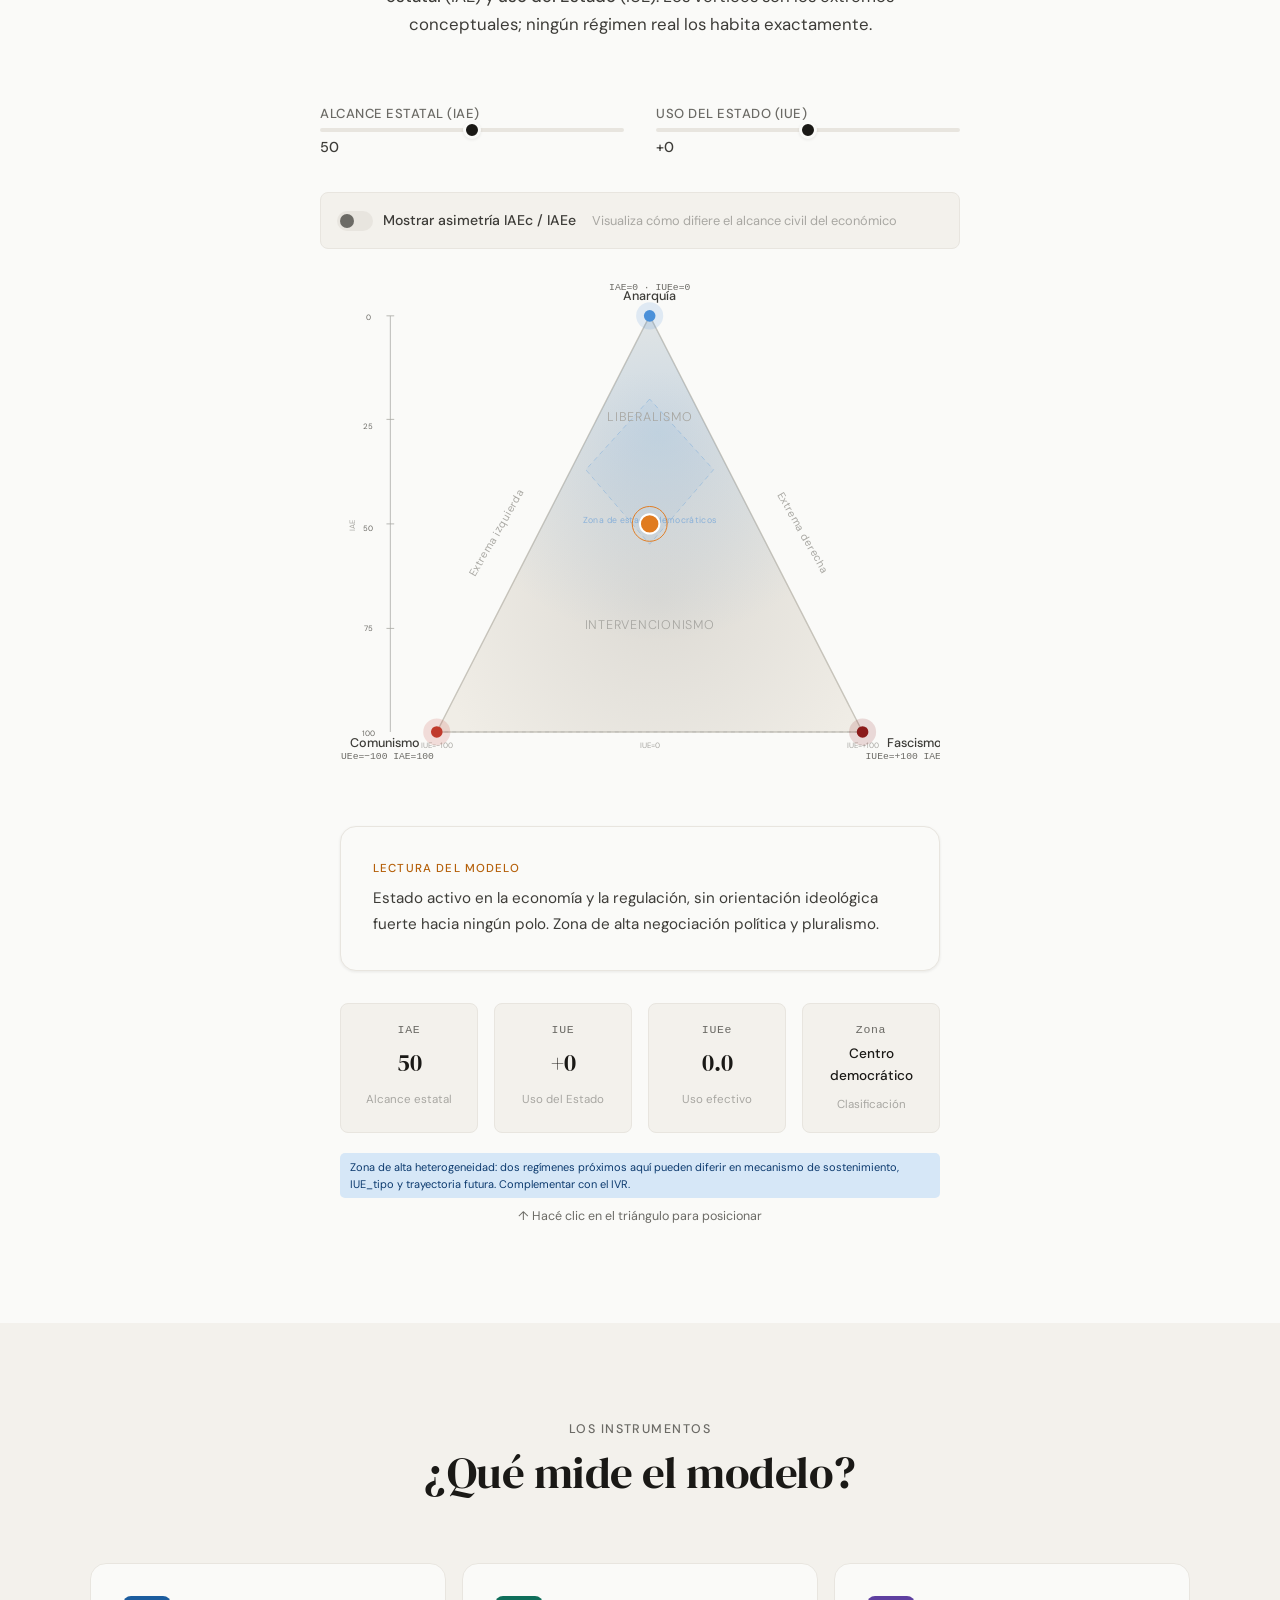
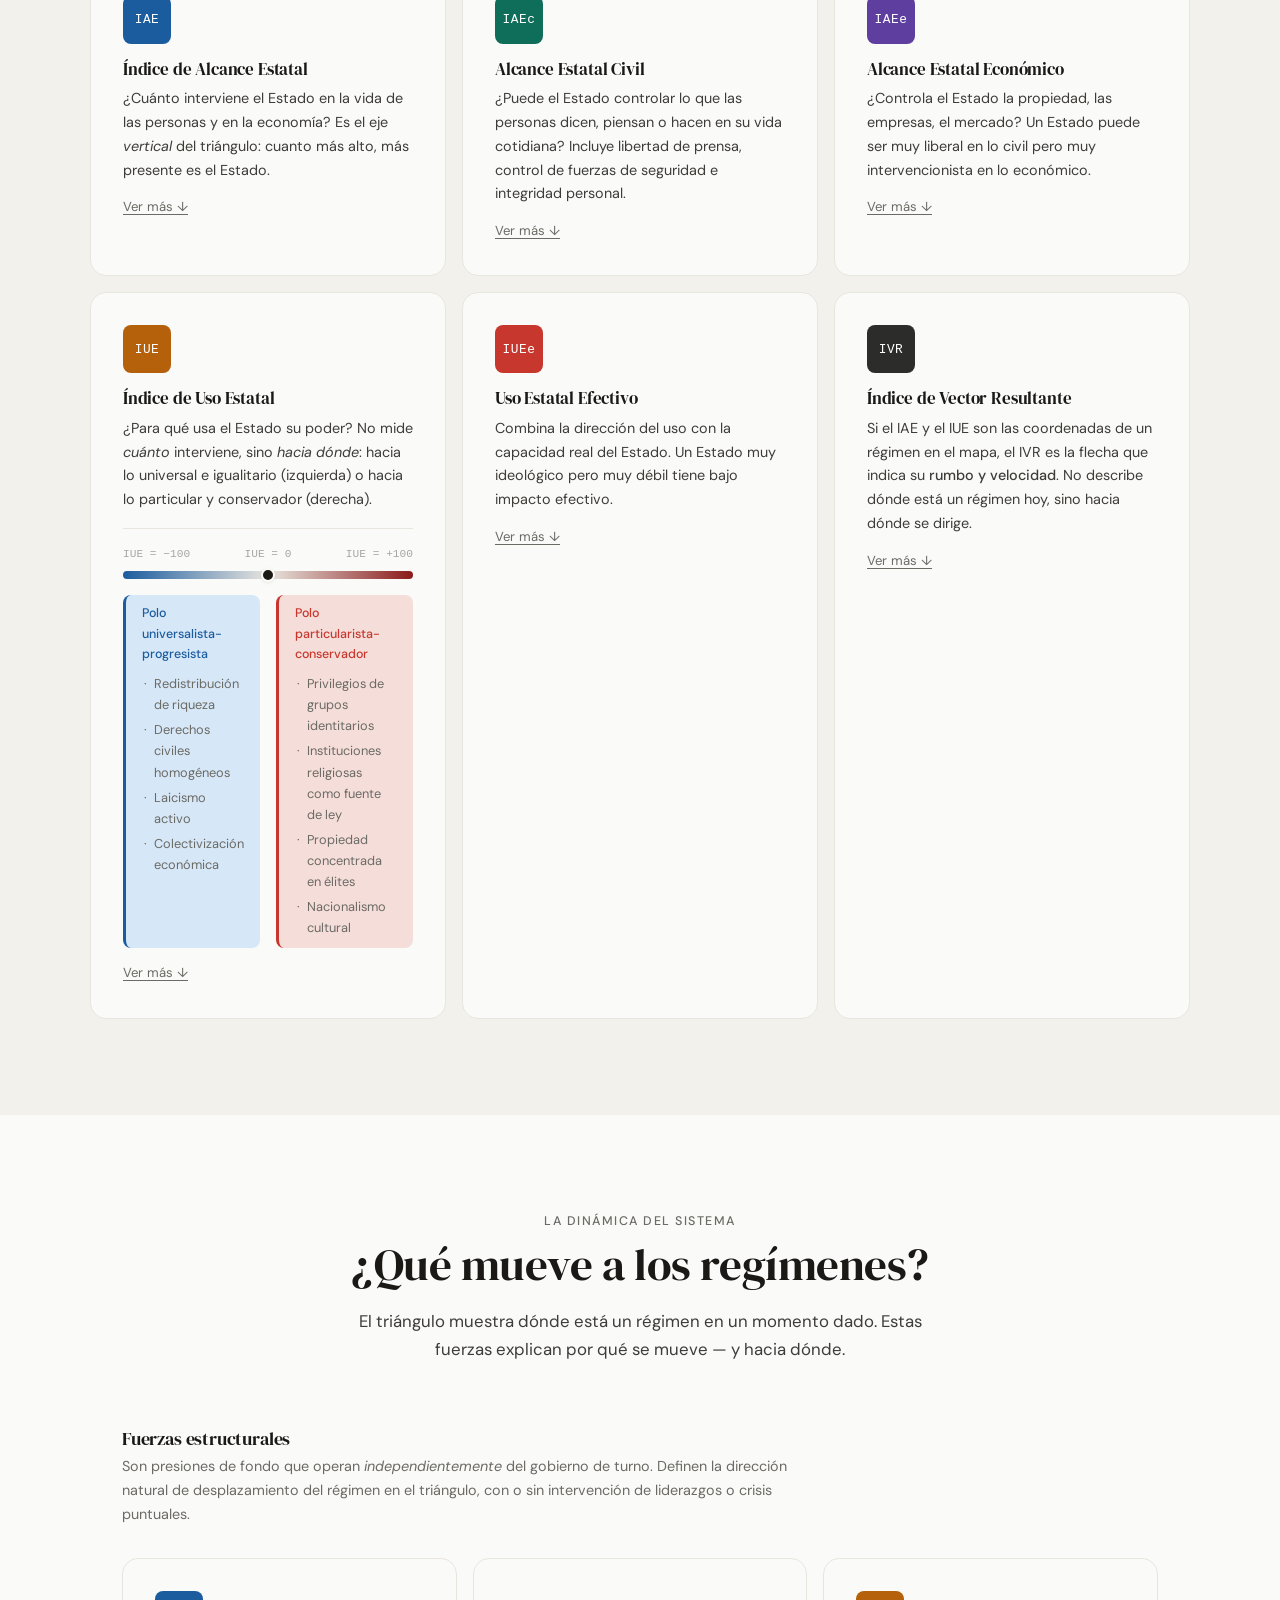
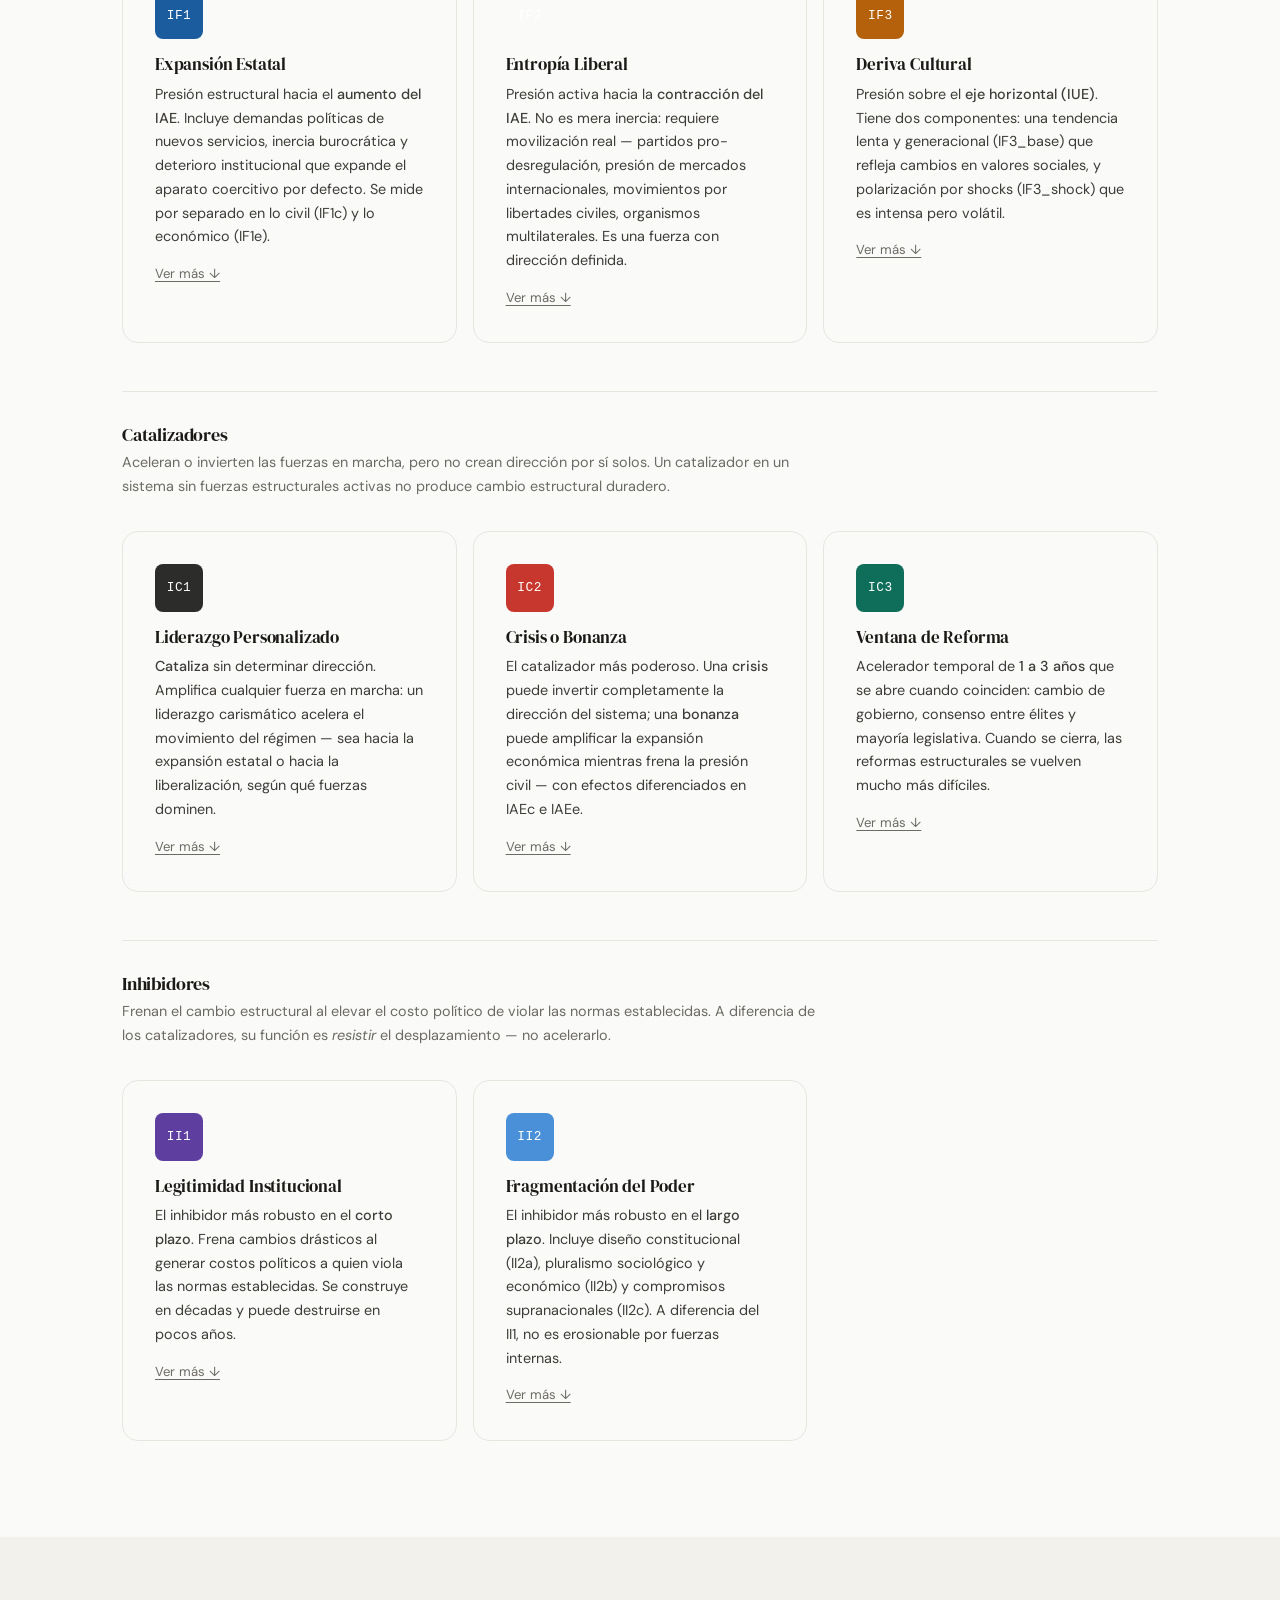
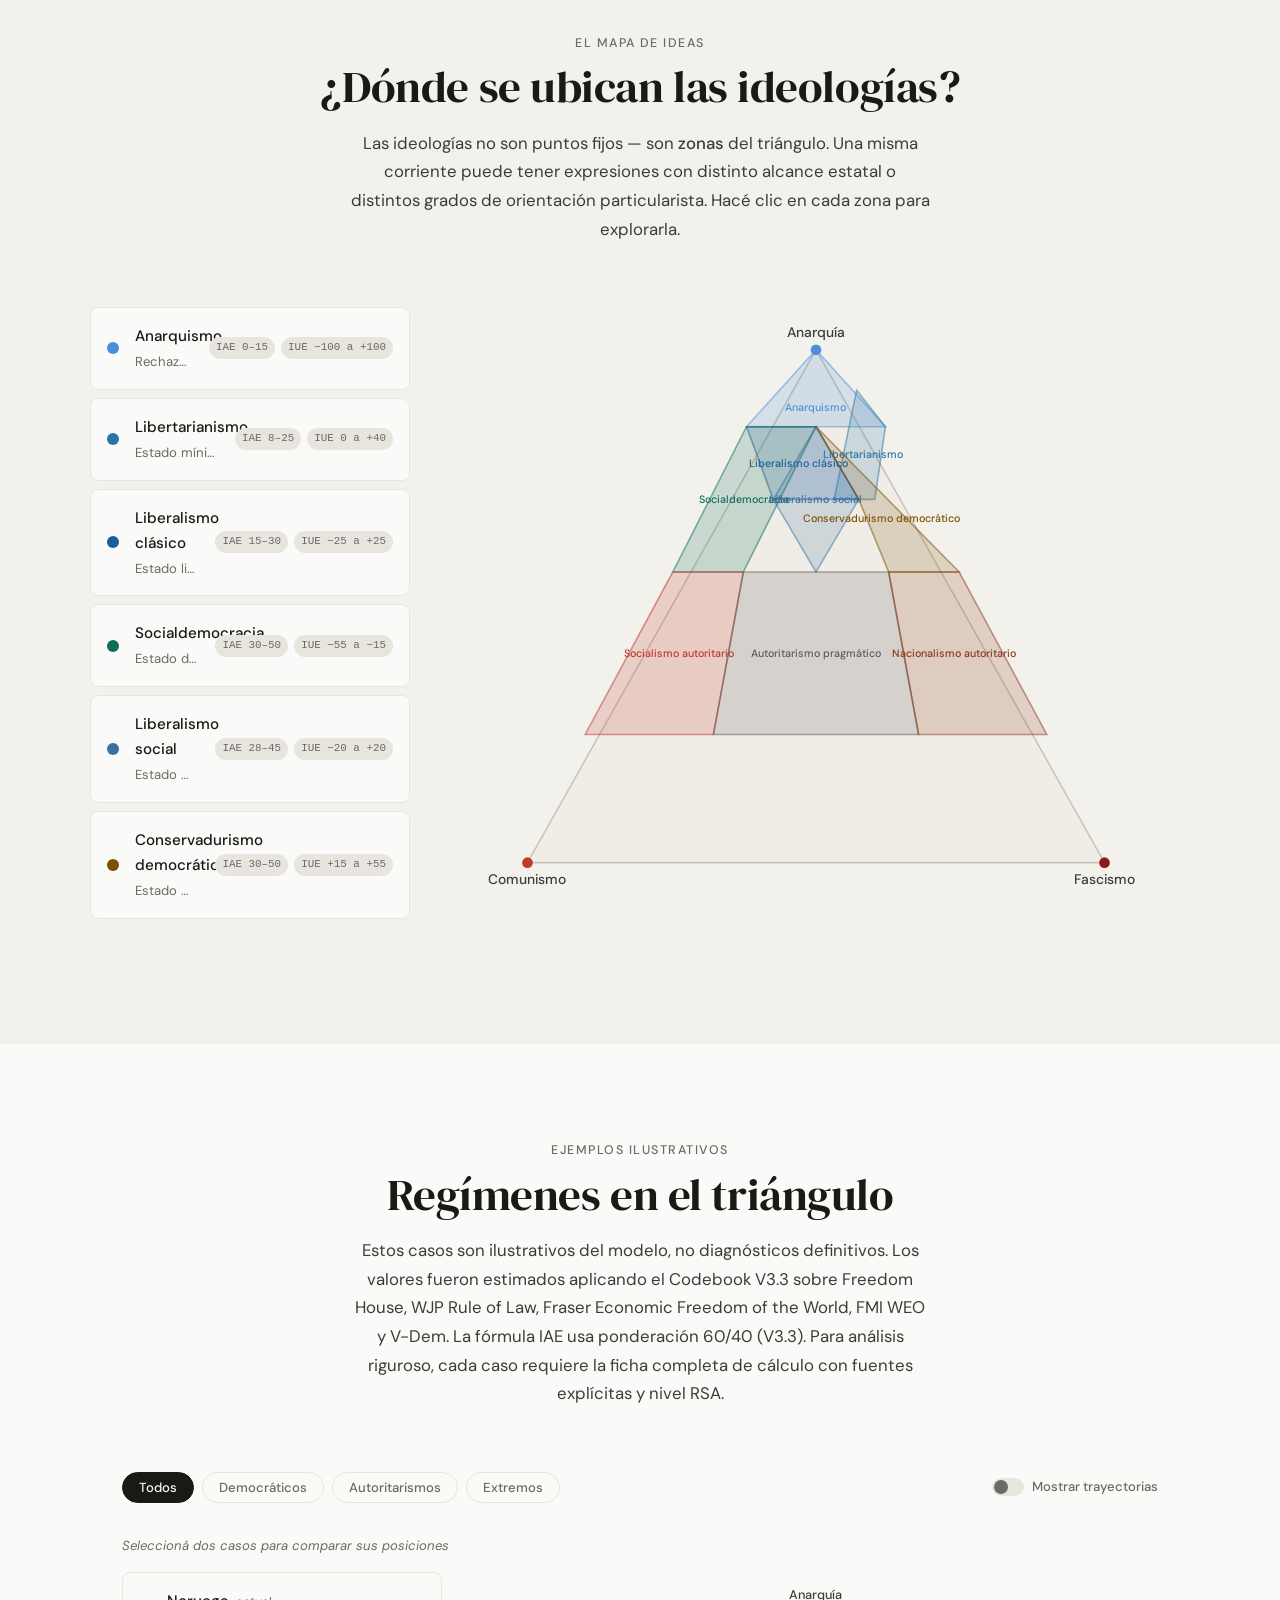
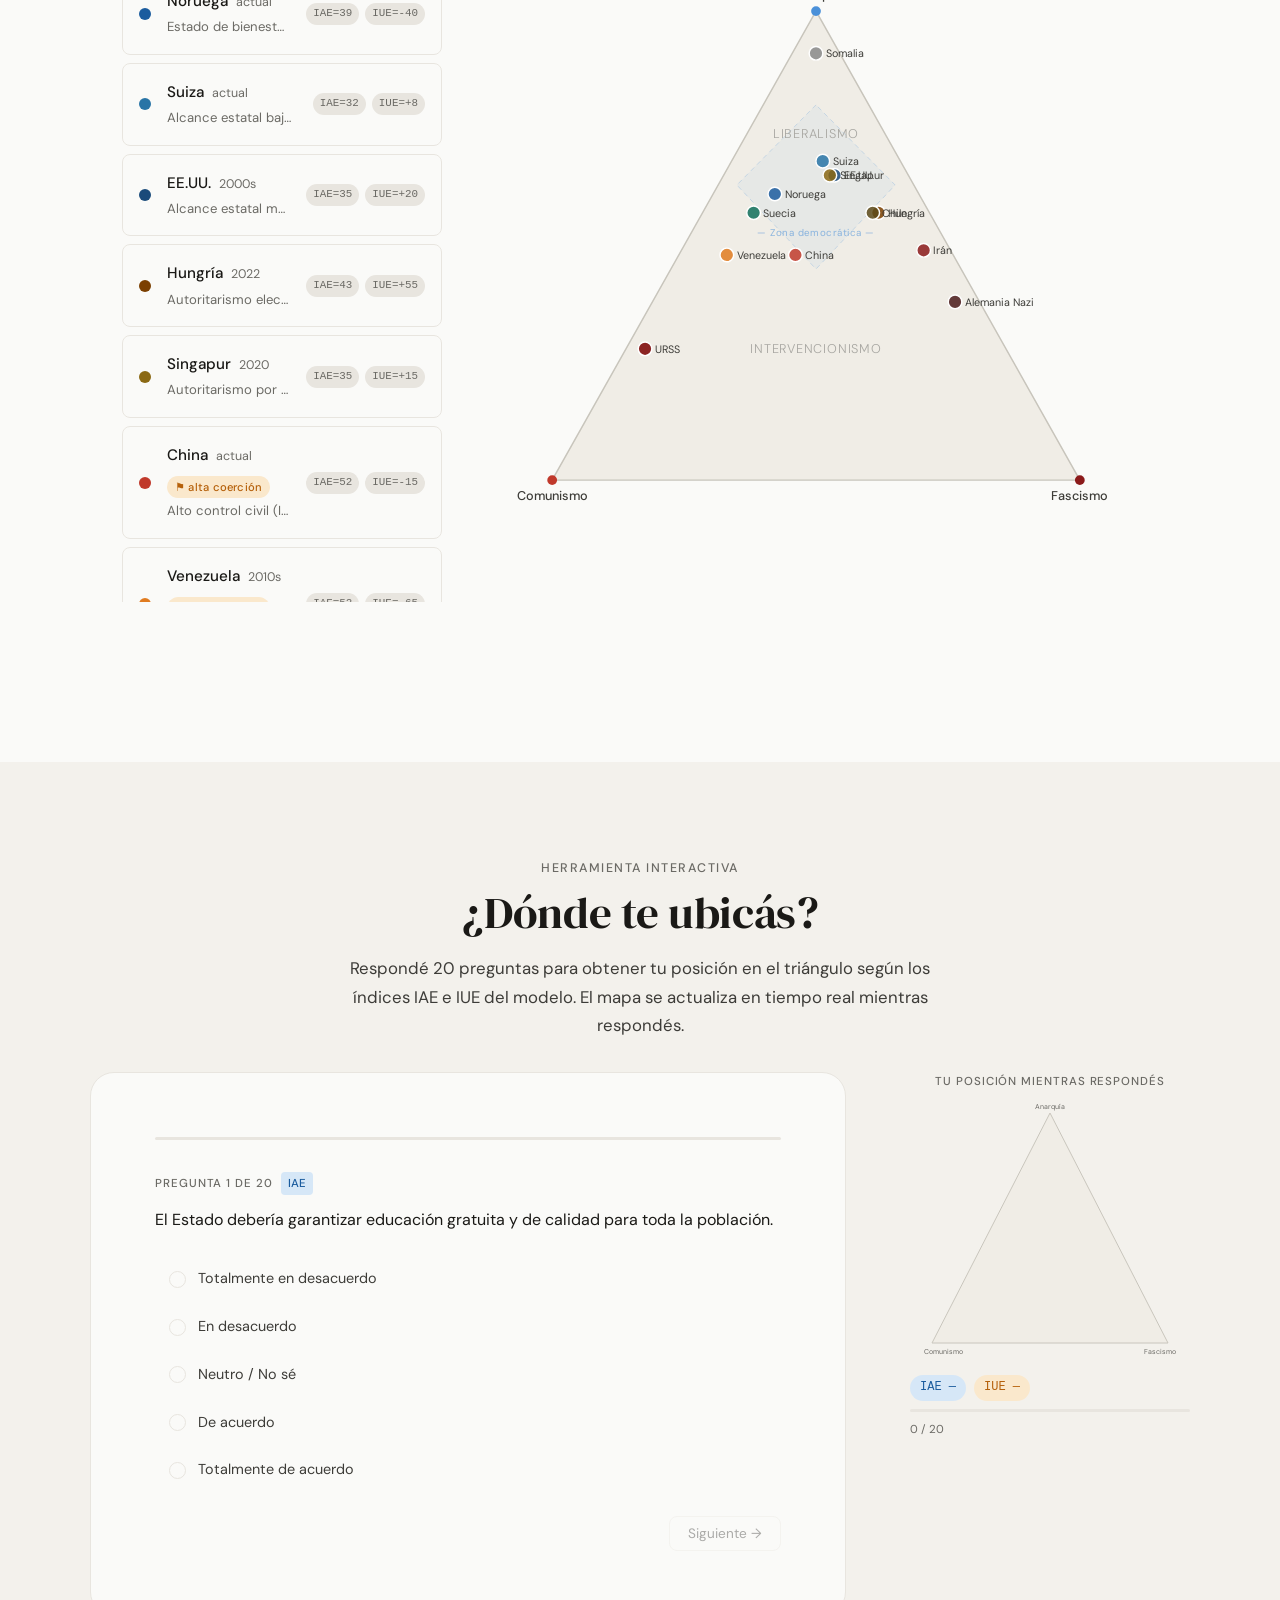
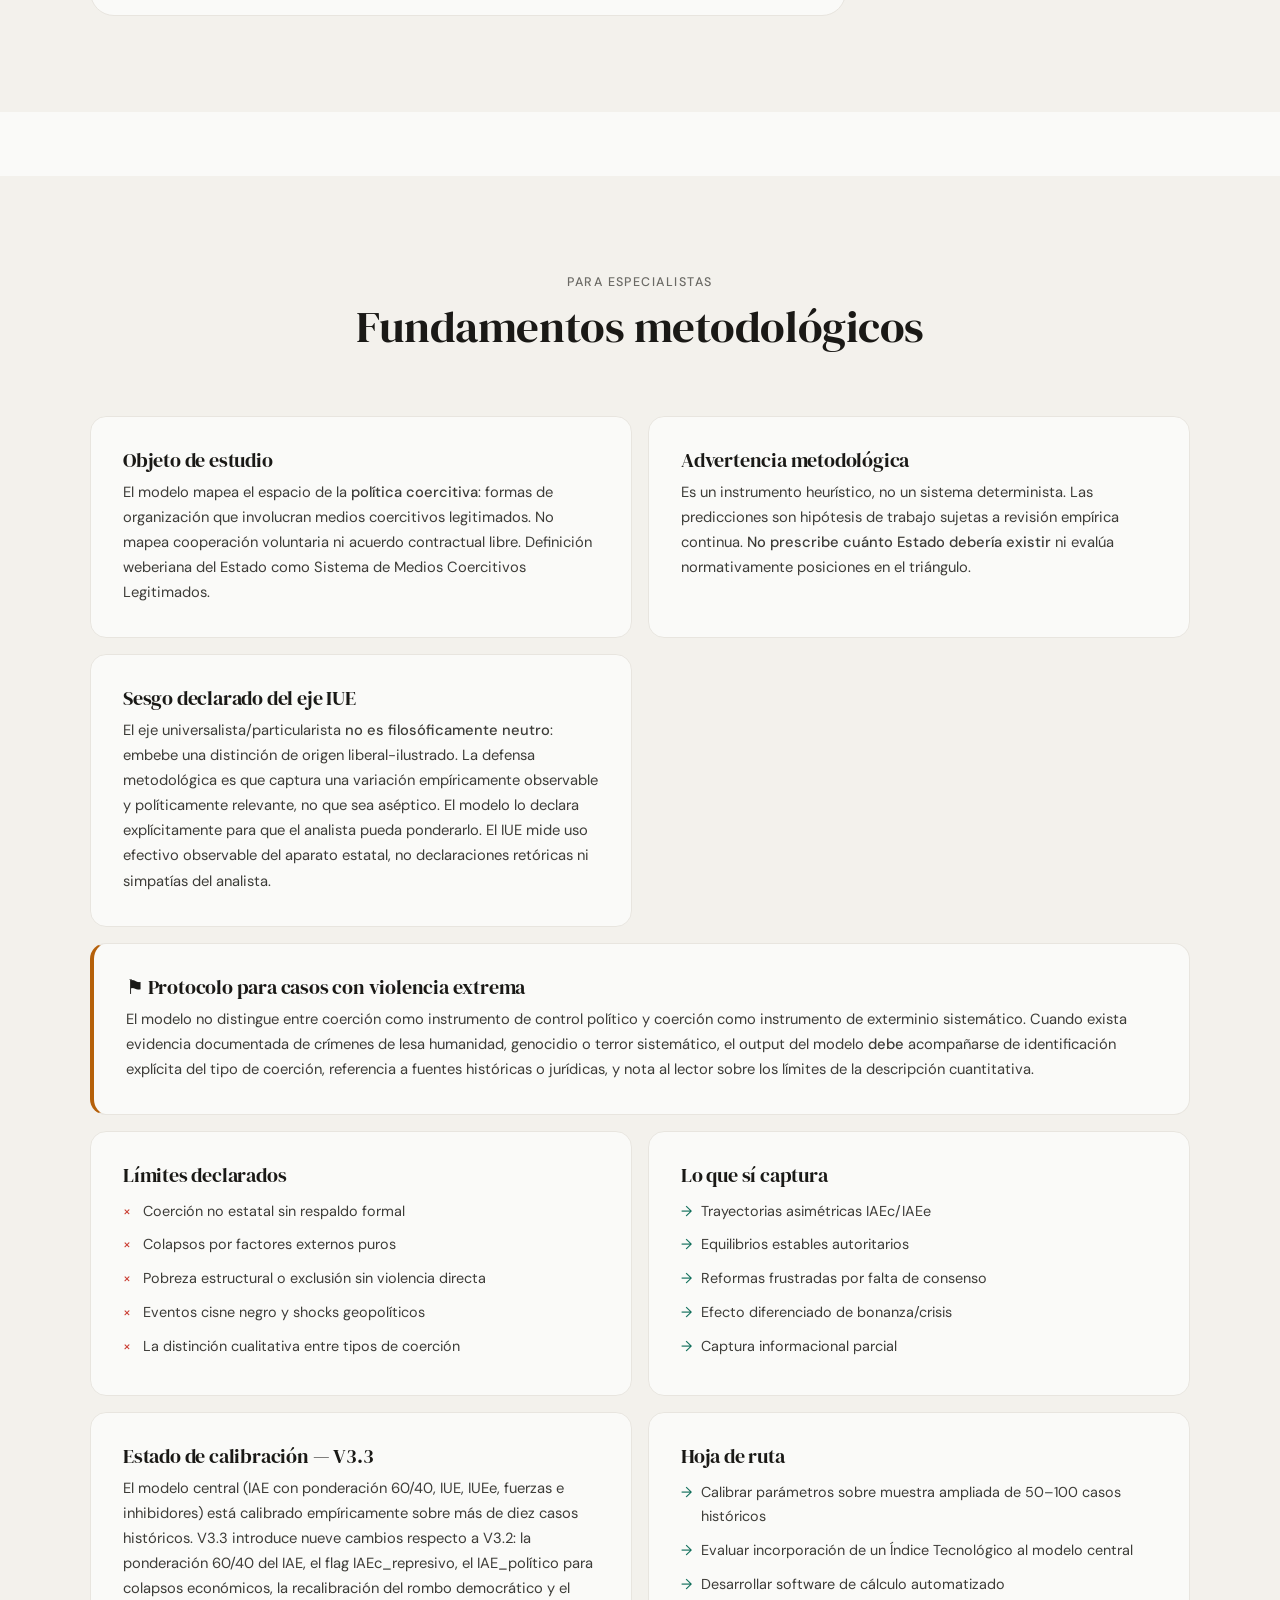
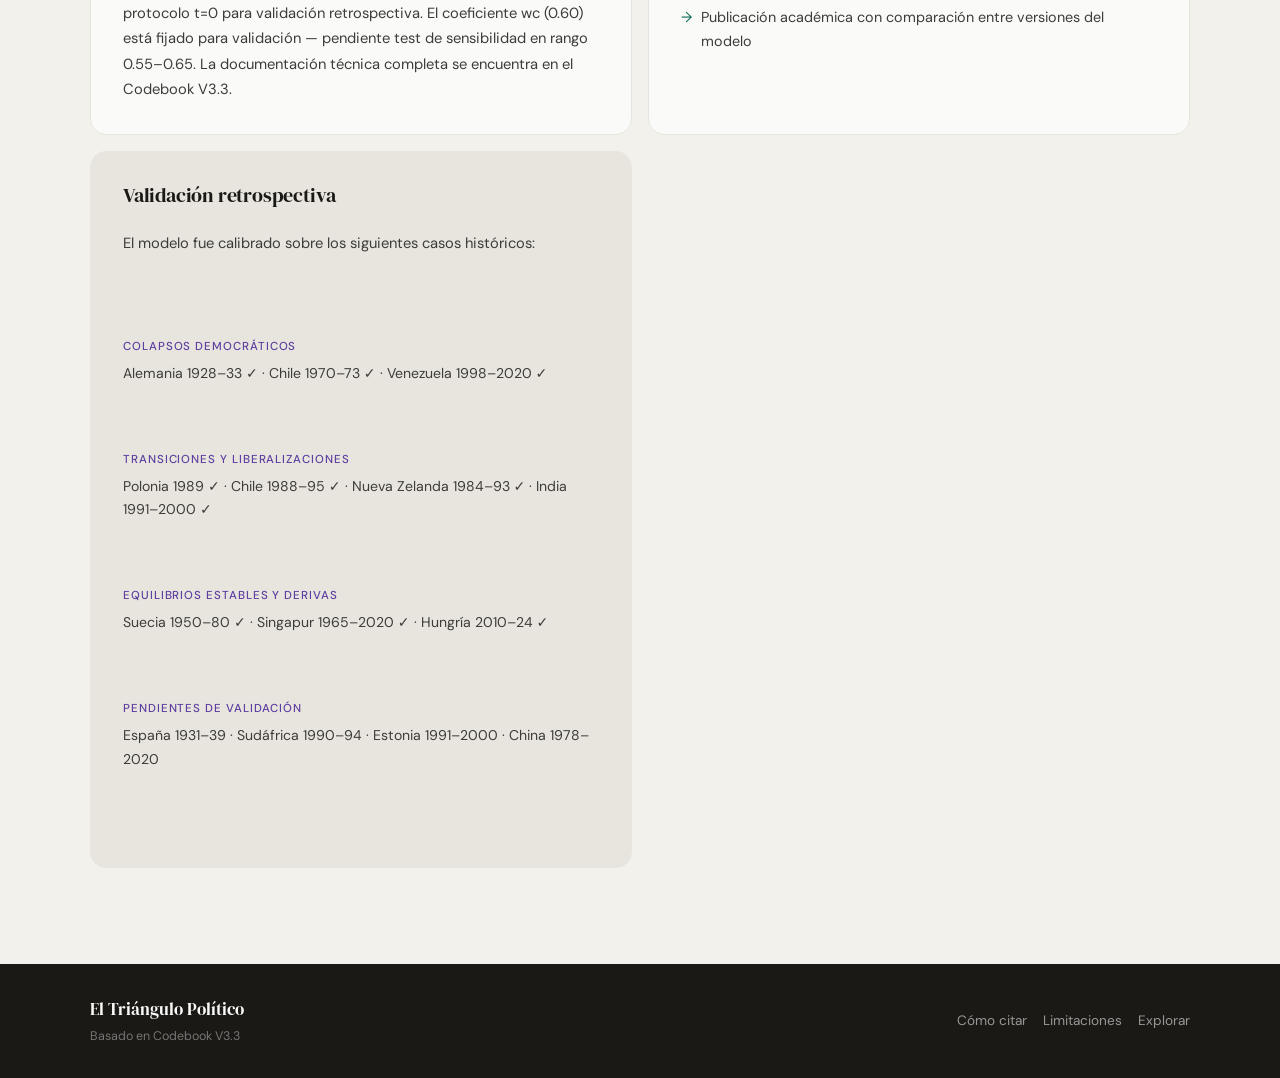
==== commit 78dbd34a: "Update index.html" ====
--- a/index.html
+++ b/index.html
@@ -37,7 +37,7 @@
       <p class="hero-eyebrow">Codebook V3.3</p>
       <h1>La política es<br /><em>dinámica y compleja,</em> <br />pero predecible...</h1>
       <p class="hero-sub">
-        VECTRA es un modelo que busca reflejar la realidad de los sistemas políticos, y anticipar su trayectoria para mejorar decisiones.
+        VECTRA es un modelo que busca reflejar la realidad de los sistemas políticos, analizar las fuerzas que mueven a un régimen, y anticipar su trayectoria para mejorar la toma de decisiones.
       </p>
       <div class="hero-ctas">
         <a href="#triangulo" class="btn btn-primary">Explorar el modelo</a>
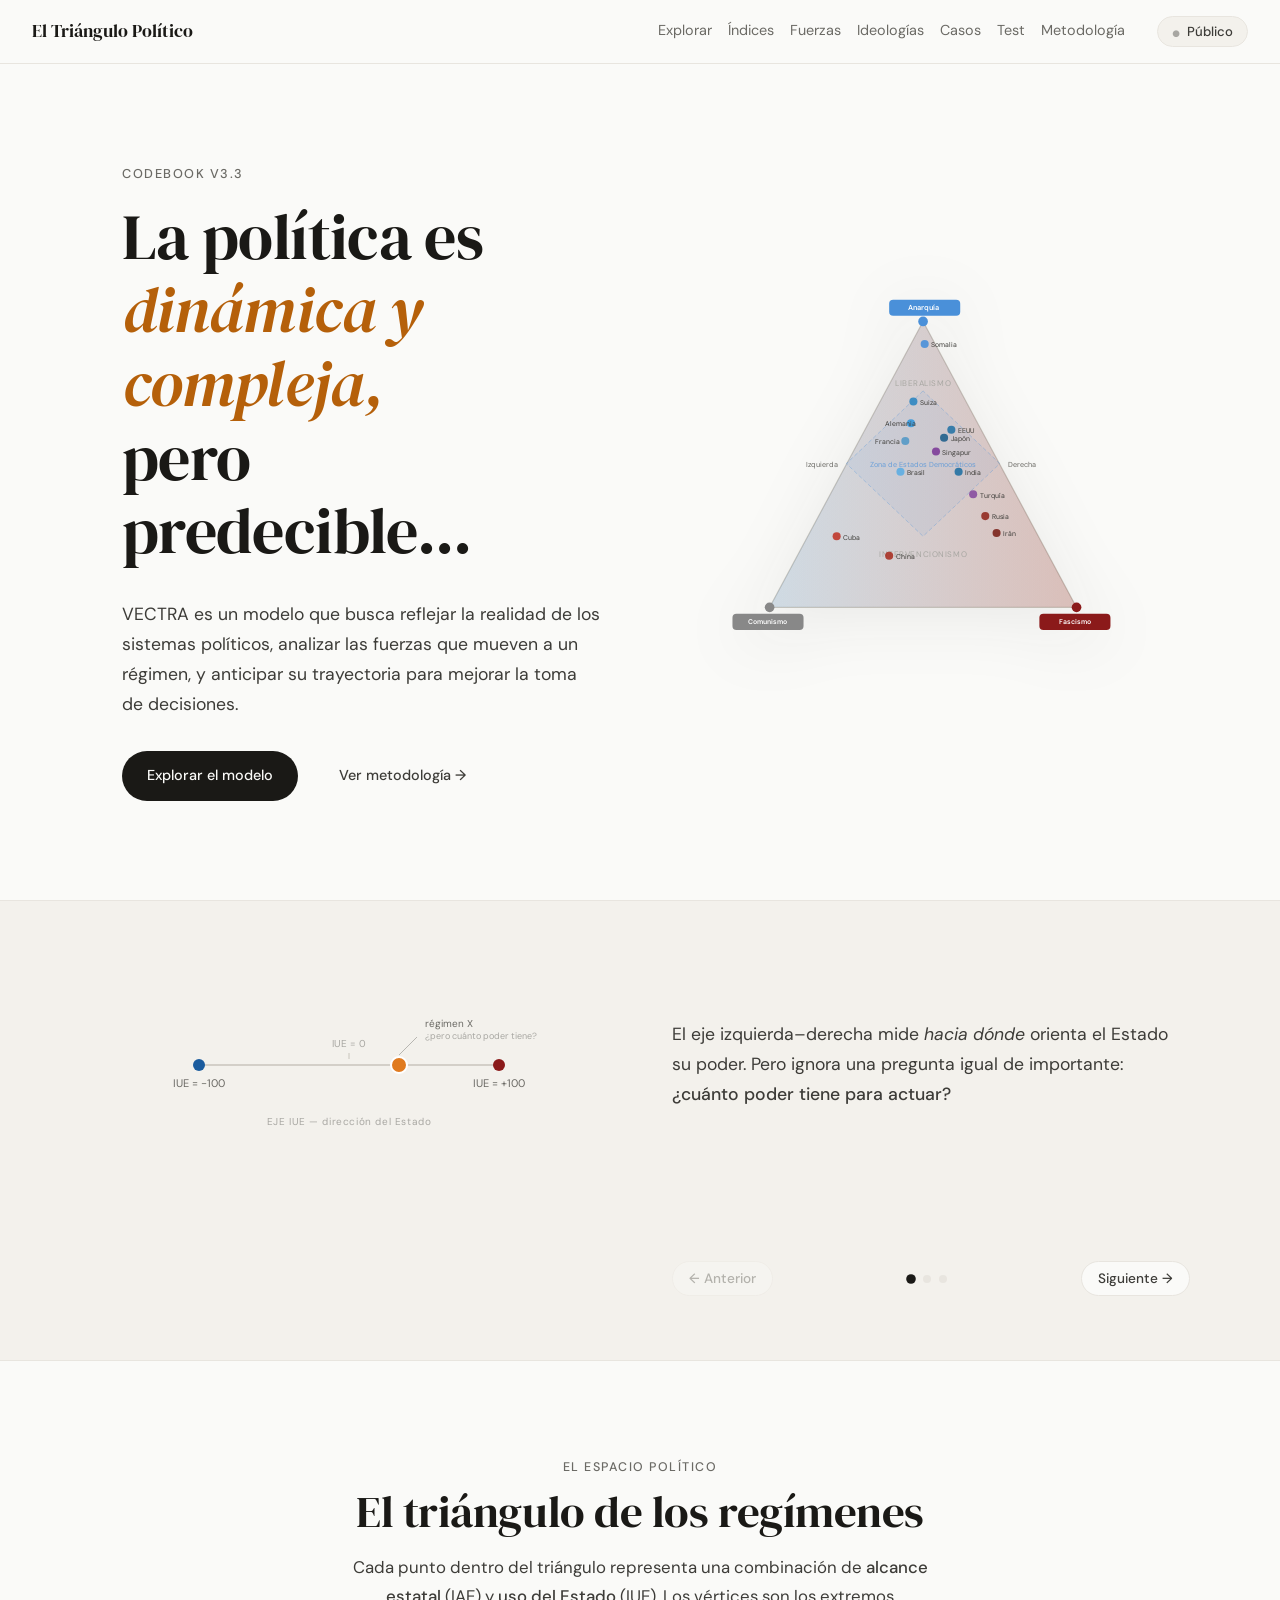
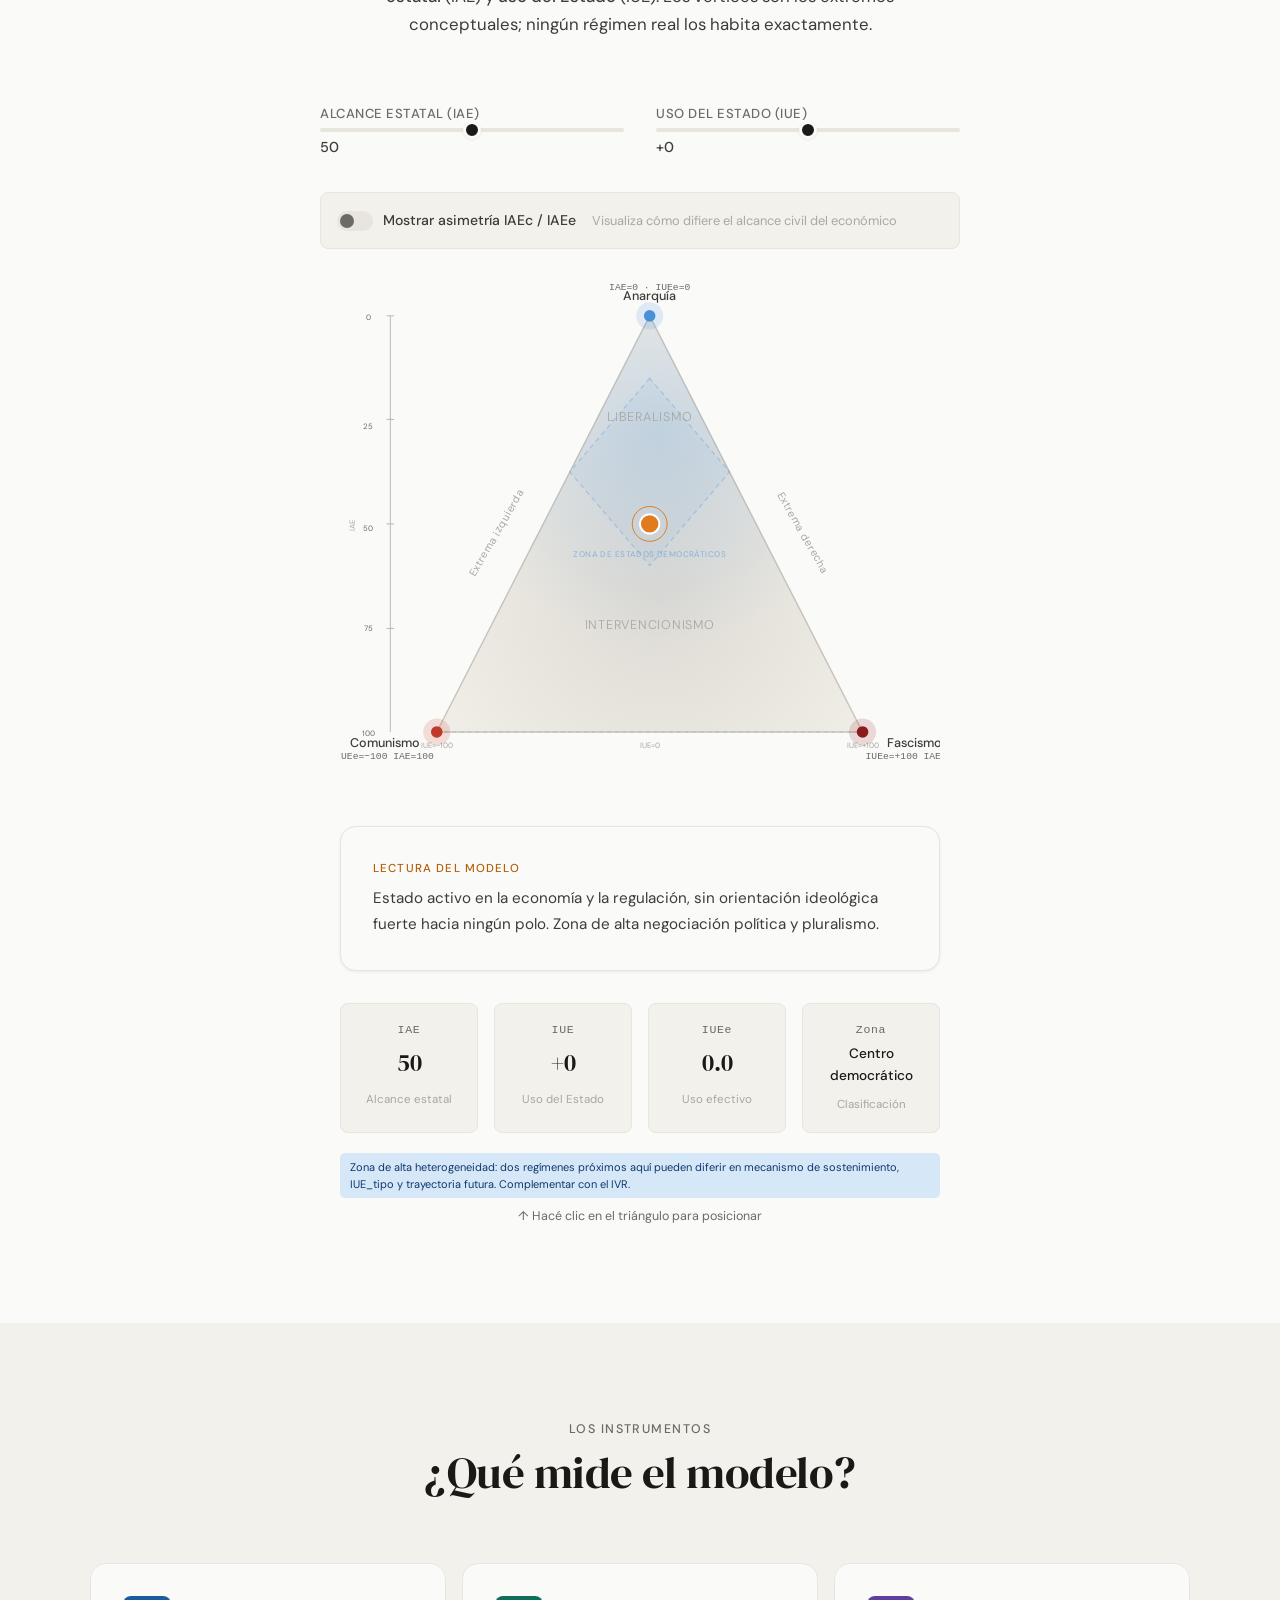
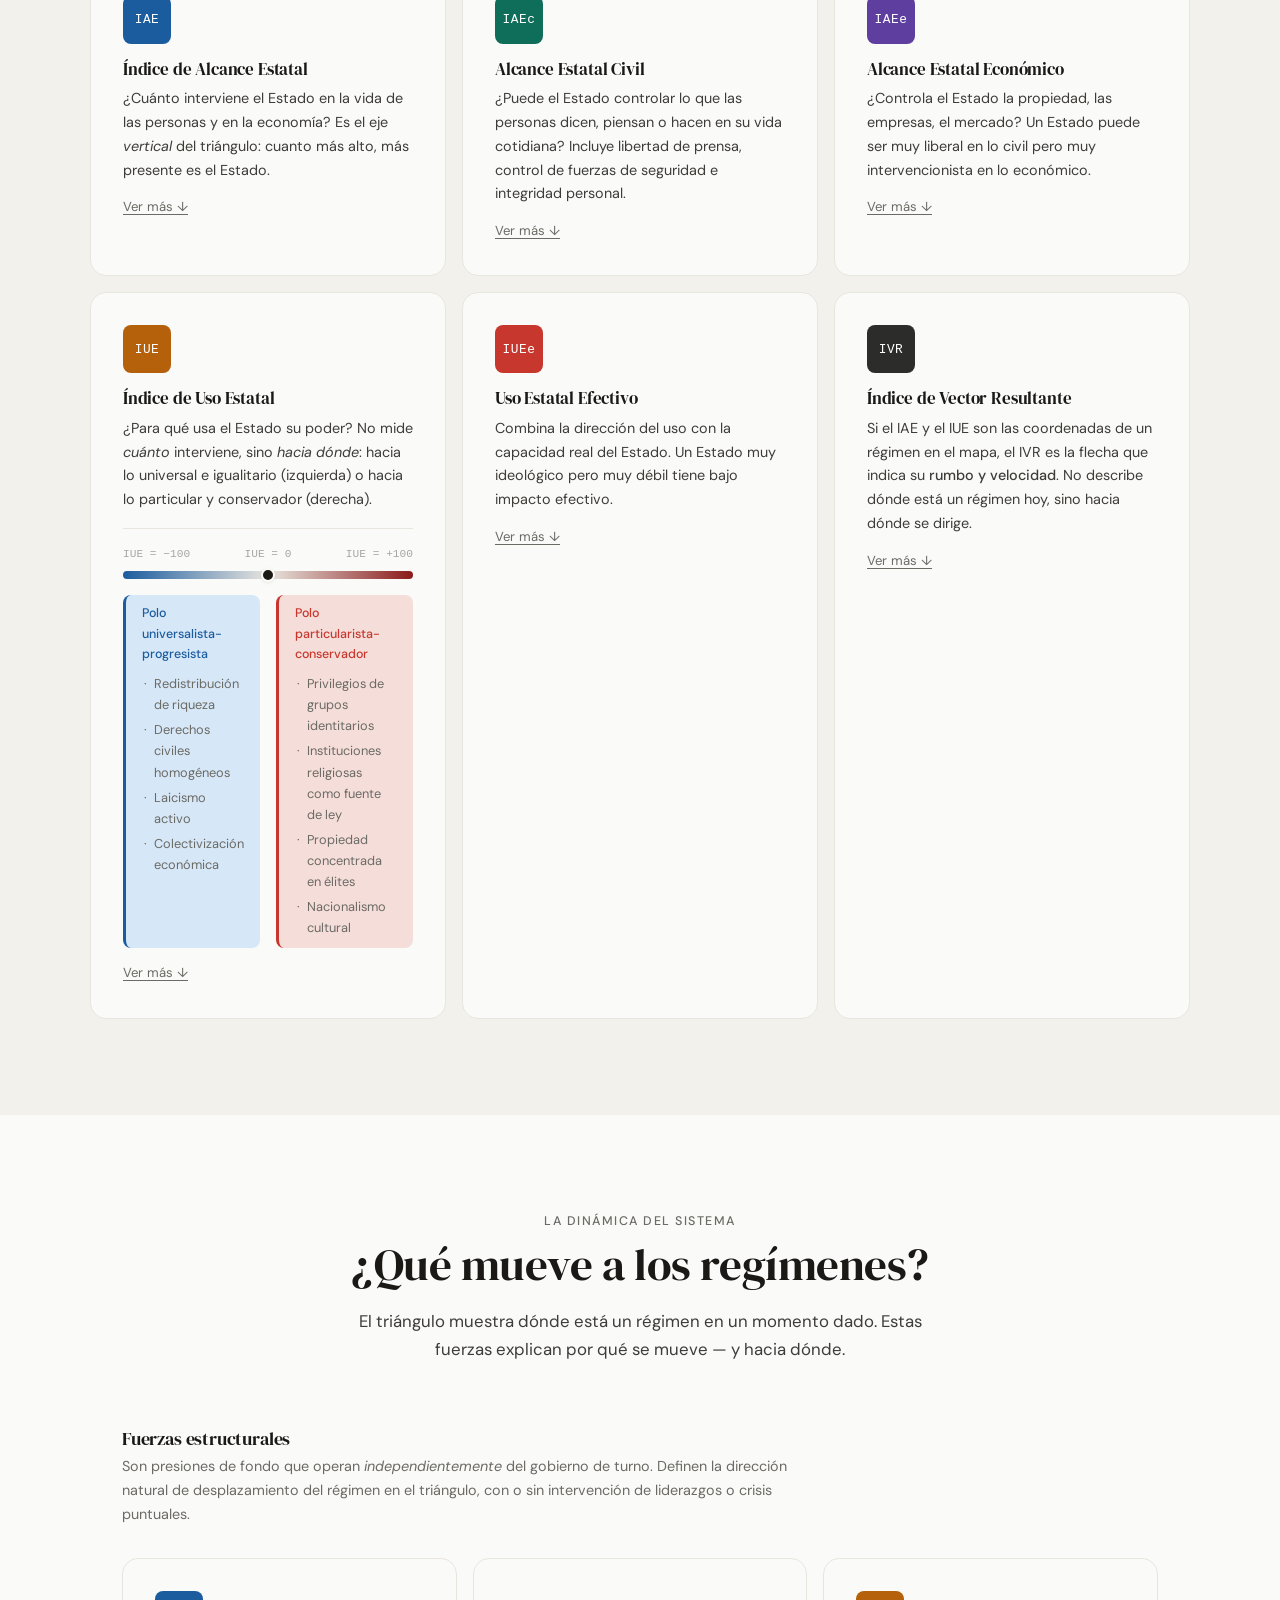
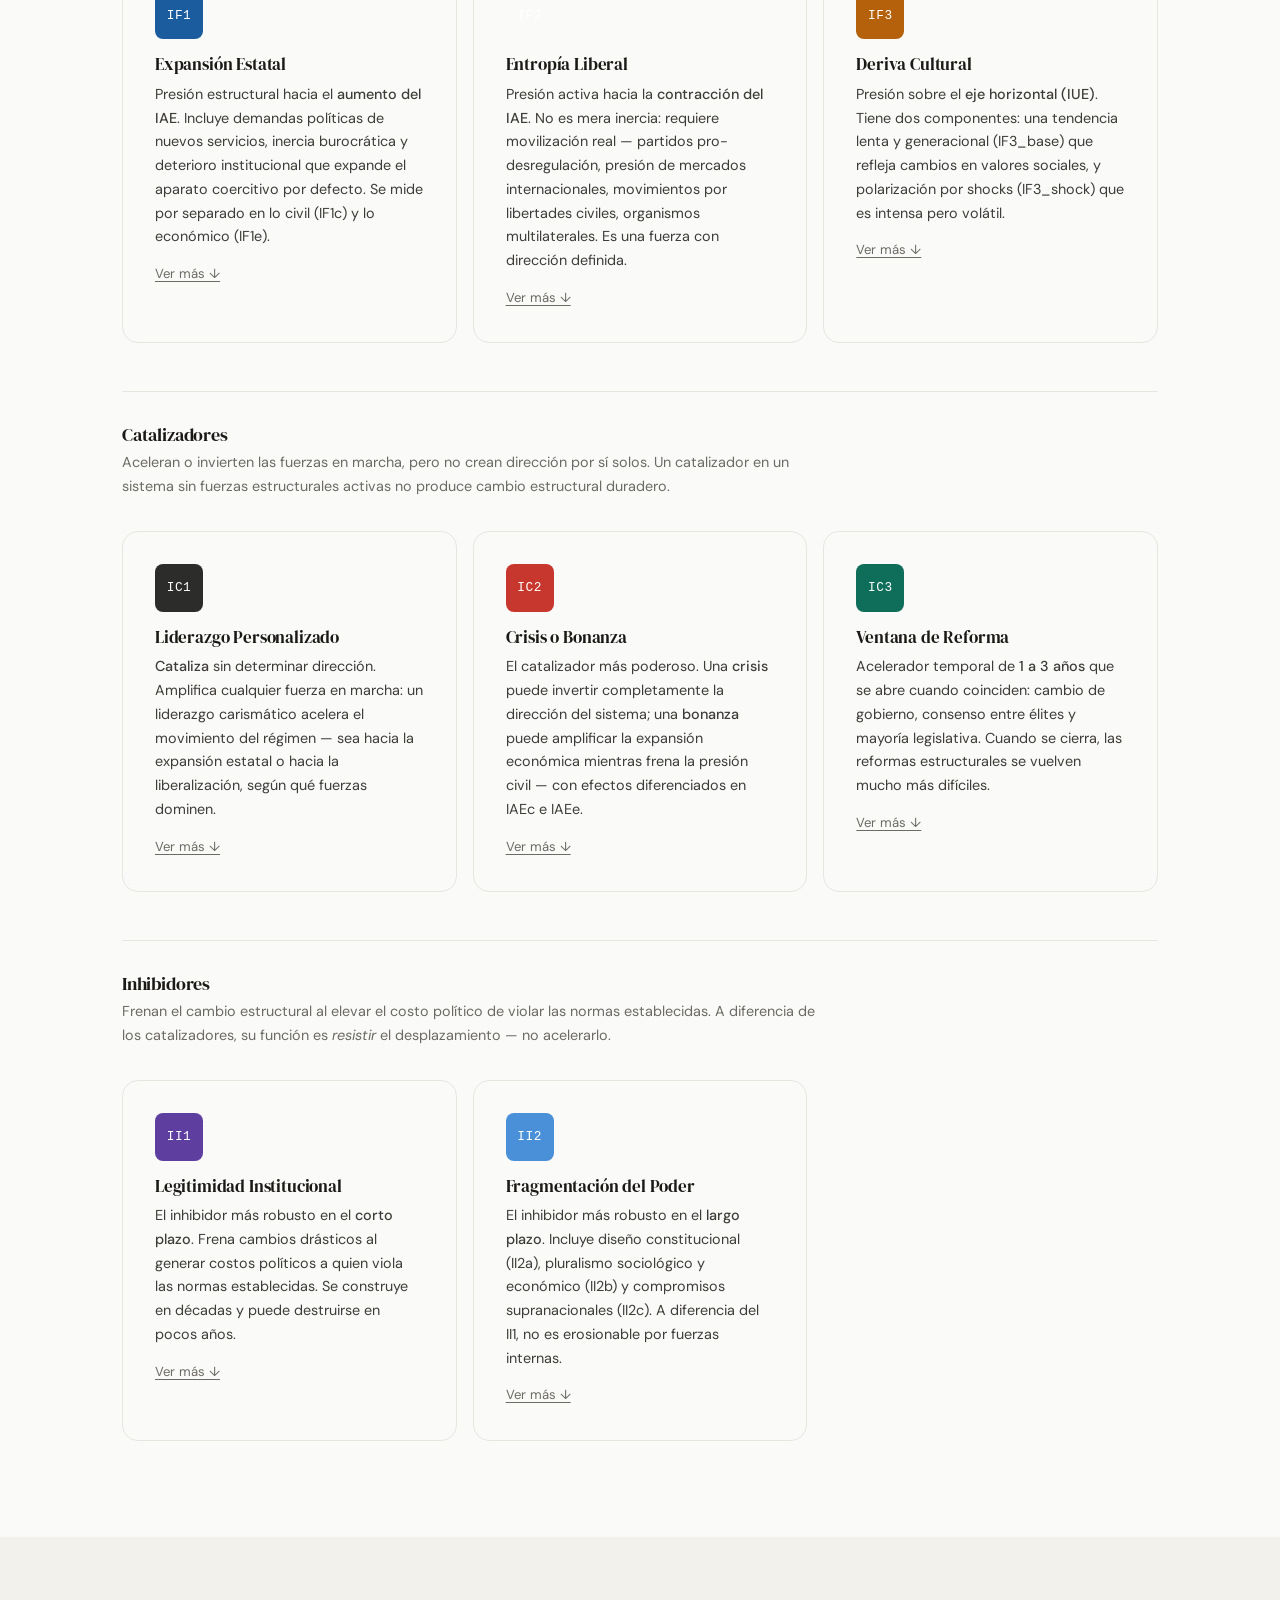
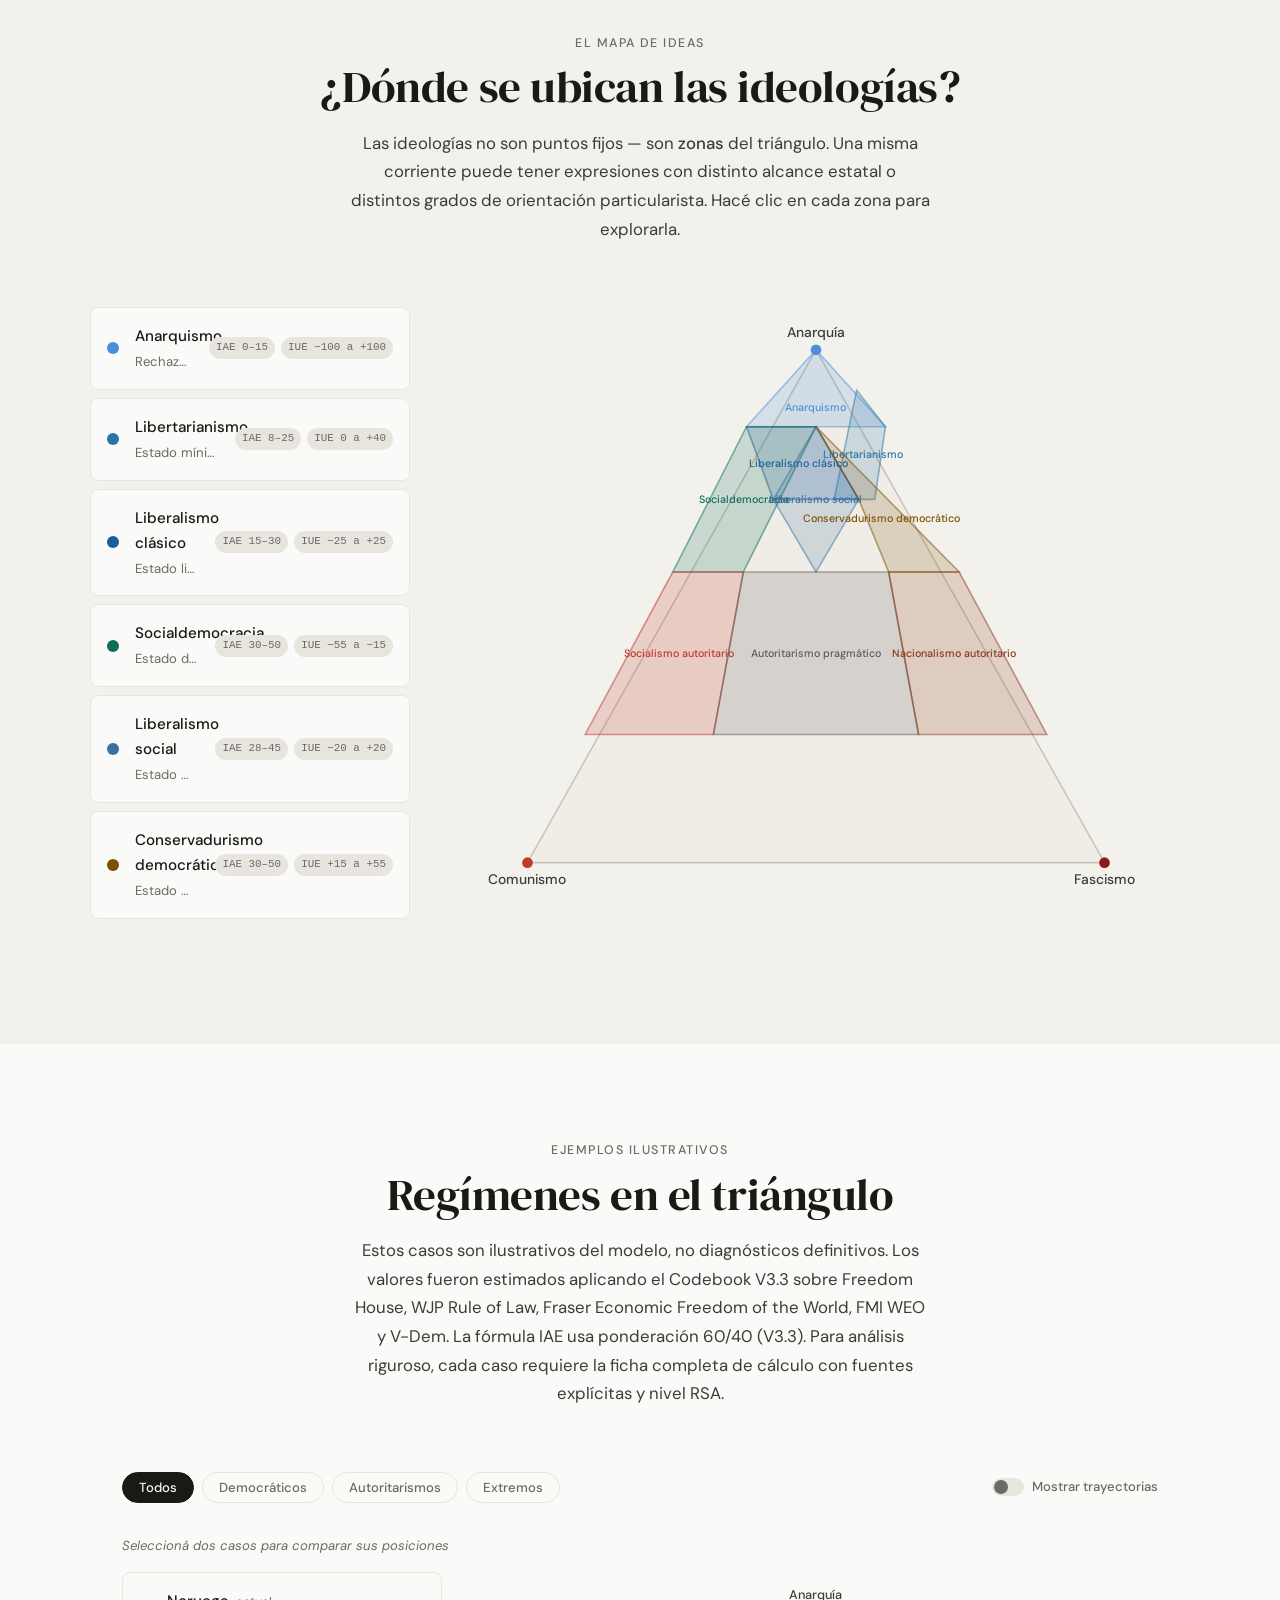
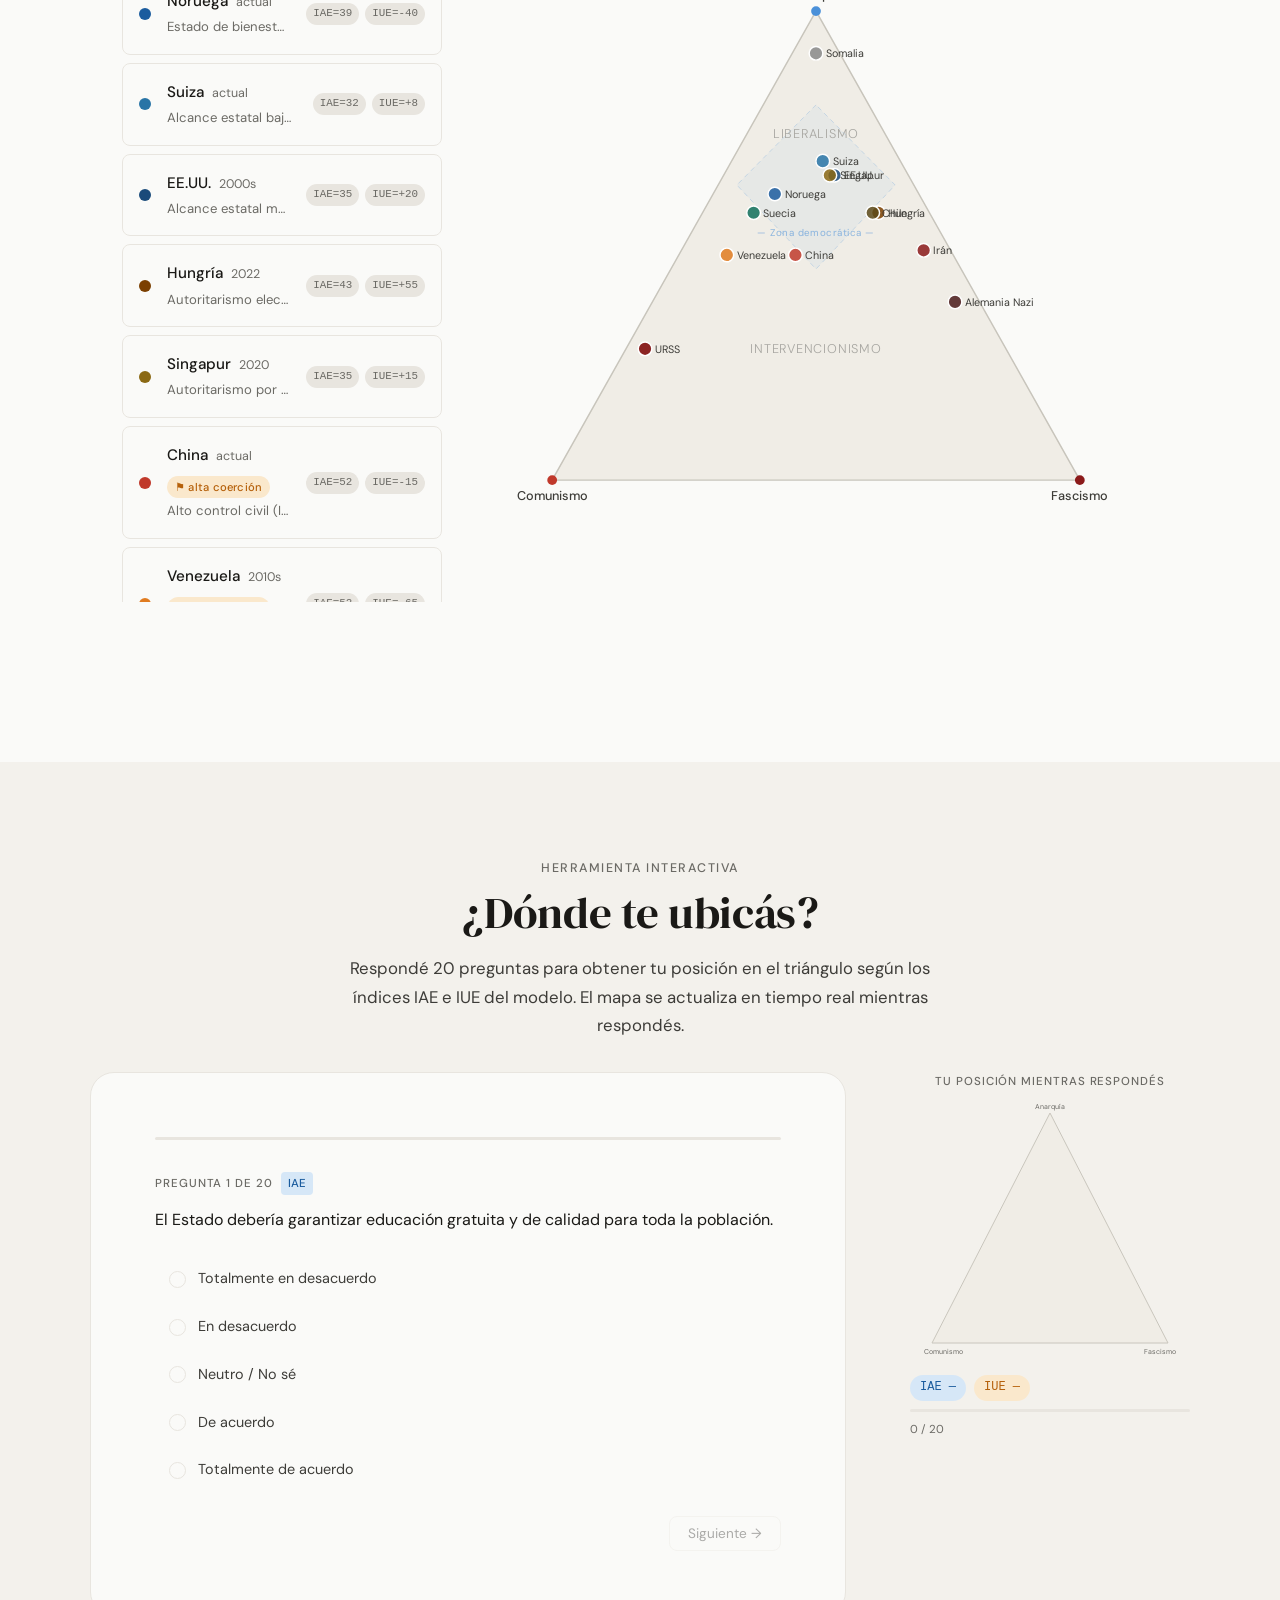
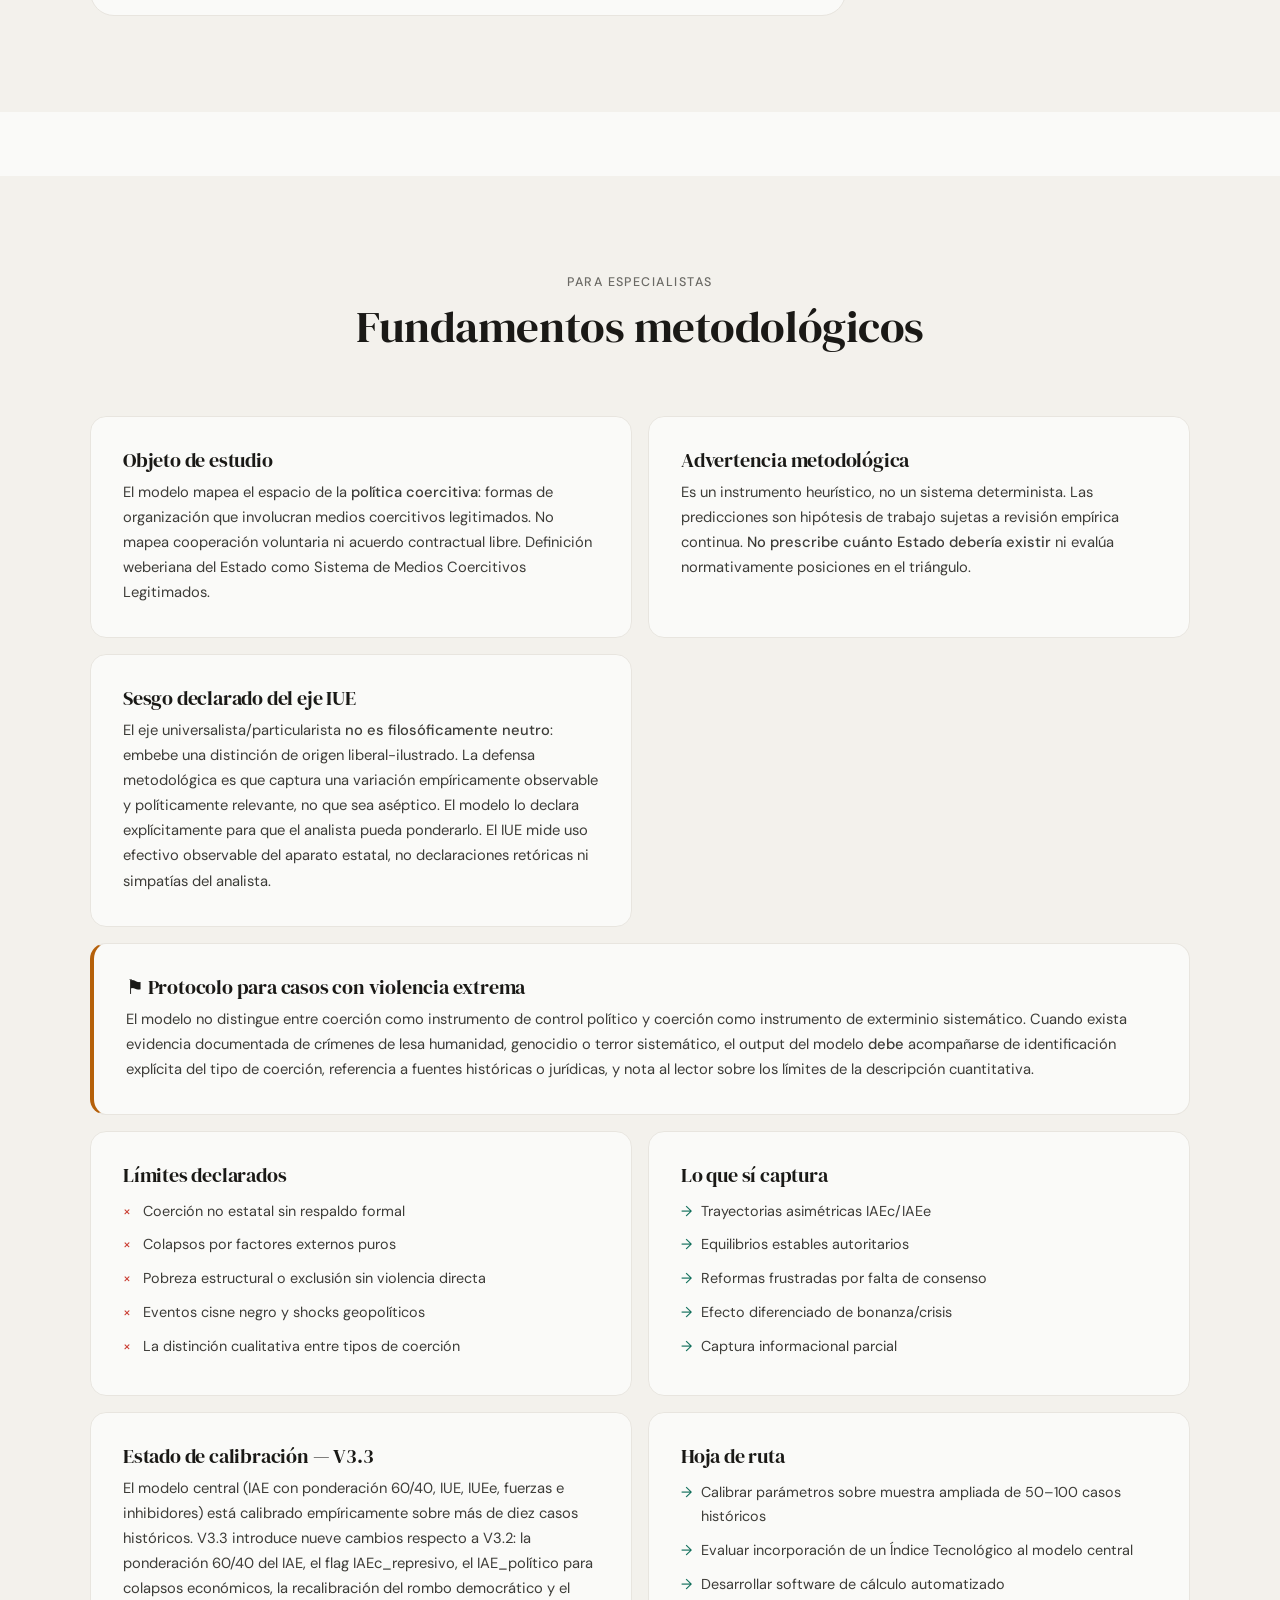
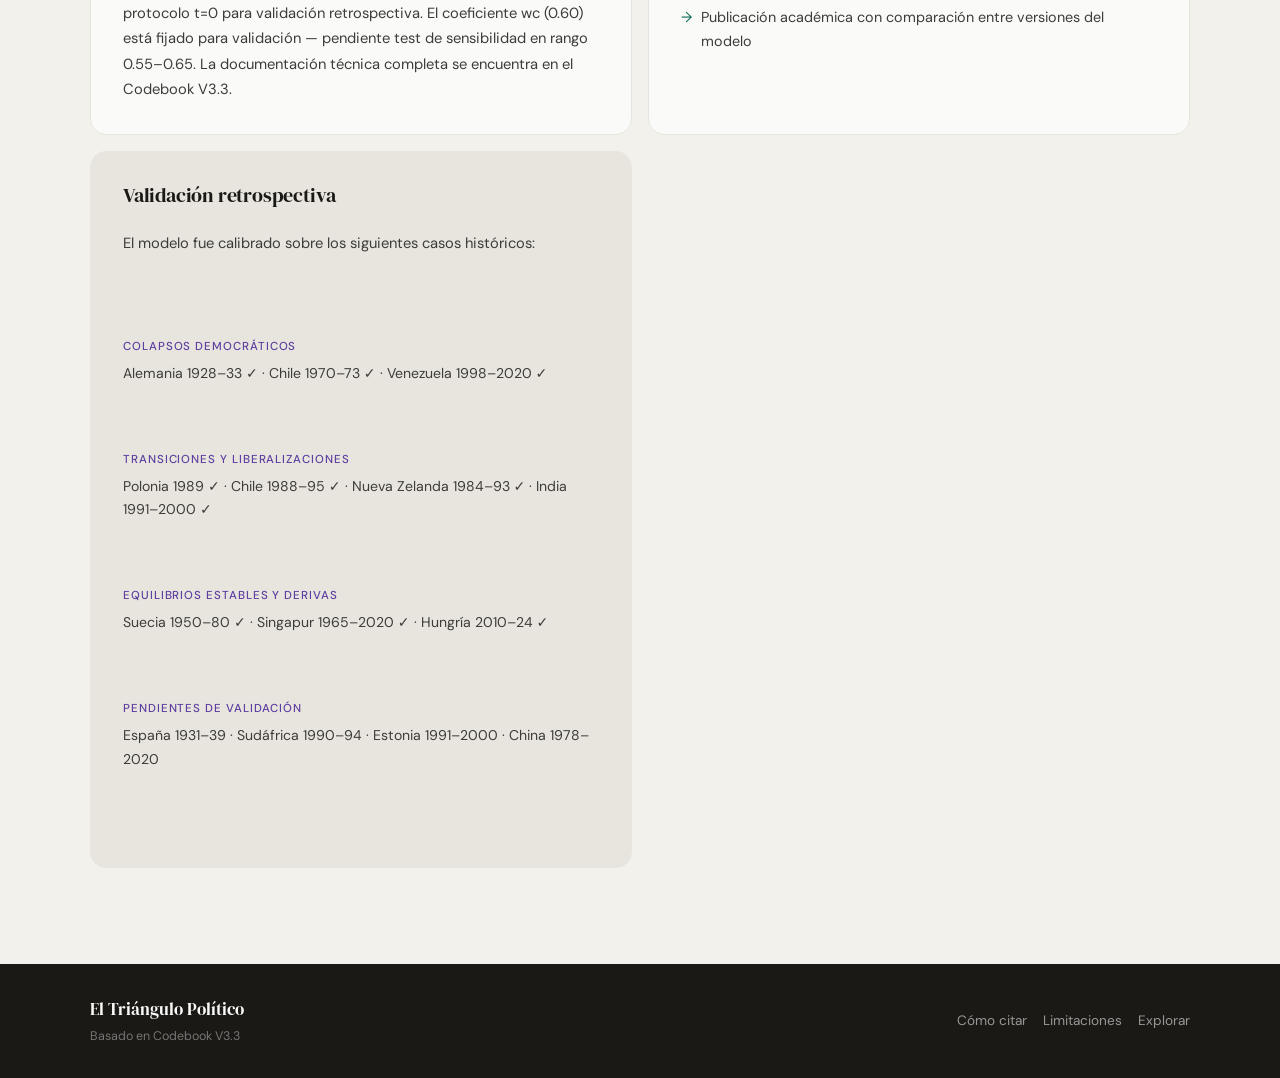
==== commit 737534a4: "Update index.html" ====
--- a/index.html
+++ b/index.html
@@ -153,13 +153,19 @@
         <polygon points="320,36 100,466 540,466" fill="url(#gInterv)"/>
 
         <!-- Zona democrática IAE 20-55 (V3.3 — recalibrada con ponderación 60/40) -->
+        <!-- Zona de Estados Democráticos (Geometría Perimetral) -->
         <polygon
-          points="320,122 254,195 320,272 386,195"
-          fill="rgba(74,144,217,0.06)" stroke="rgba(74,144,217,0.30)"
-          stroke-width="1" stroke-dasharray="5 4"/>
-        <text x="320" y="250" text-anchor="middle"
-              font-family="DM Sans,sans-serif" font-size="9"
-              fill="rgba(74,144,217,0.55)" letter-spacing="0.04em">Zona de estados democráticos</text>
+            points="320,100.5 237.5,197.25 320,294 402.5,197.25"
+            fill="rgba(74,144,217,0.06)" 
+            stroke="rgba(74,144,217,0.35)"
+            stroke-width="1.2" 
+            stroke-dasharray="5 4"/>
+        
+        <text x="320" y="285" text-anchor="middle"
+              font-family="DM Sans,sans-serif" font-size="8.5" font-weight="500"
+              fill="rgba(74,144,217,0.6)" opacity="0.8" letter-spacing="0.05em">
+          ZONA DE ESTADOS DEMOCRÁTICOS
+        </text>
 
         <!-- Etiquetas de zona -->
         <text class="zone-label" x="320" y="145" text-anchor="middle">Liberalismo</text>
